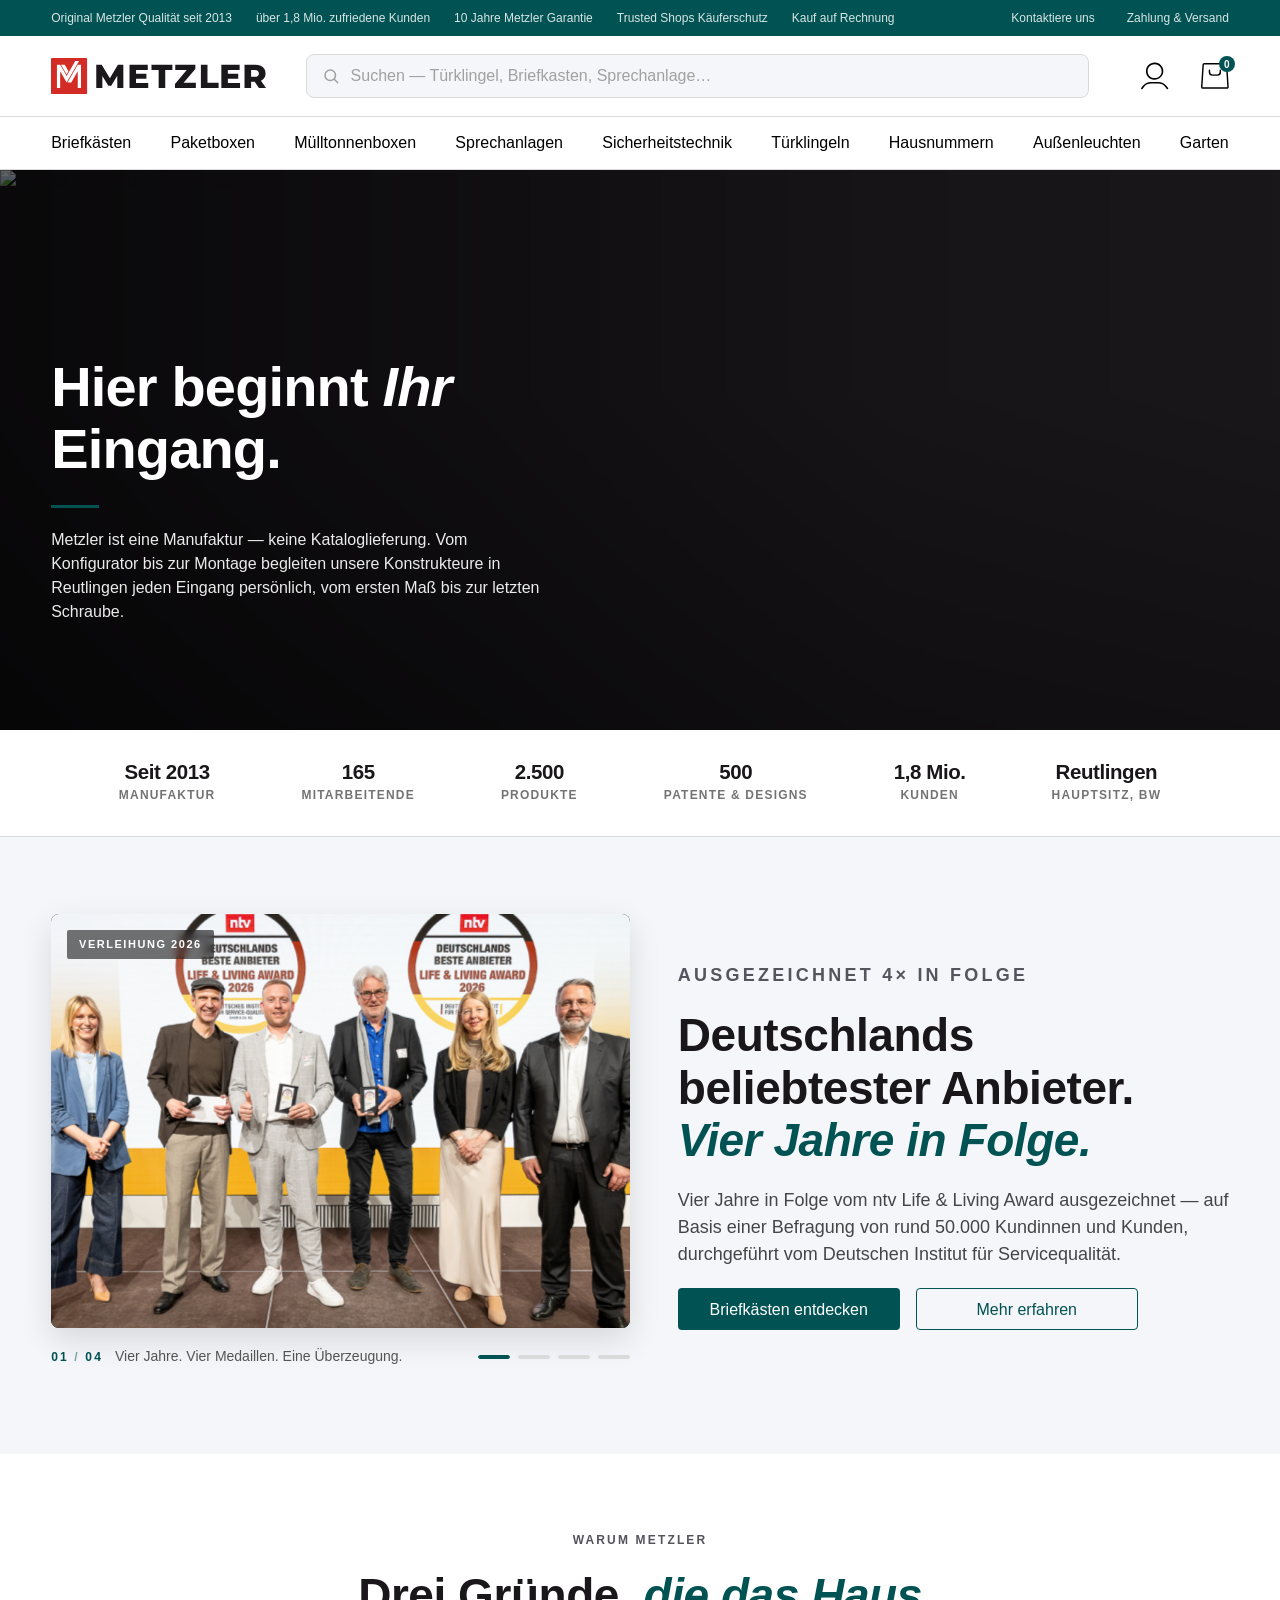
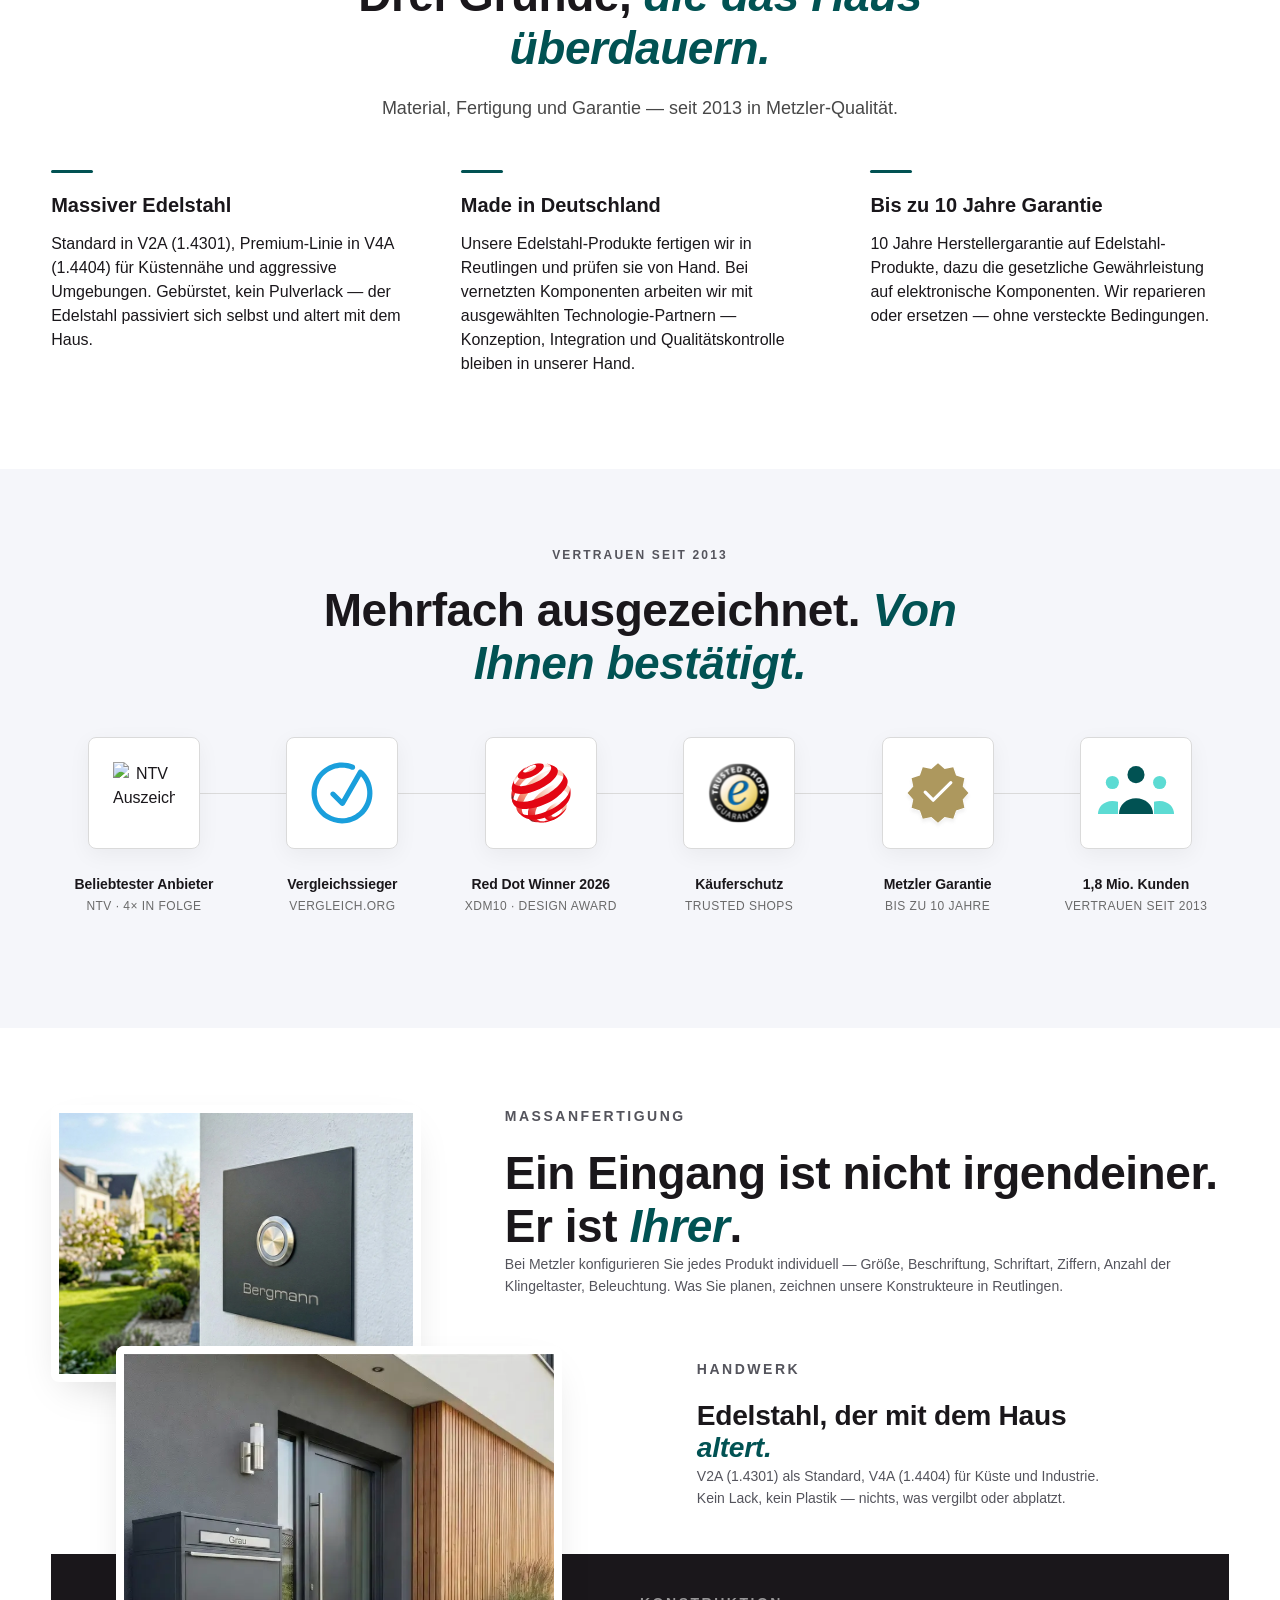
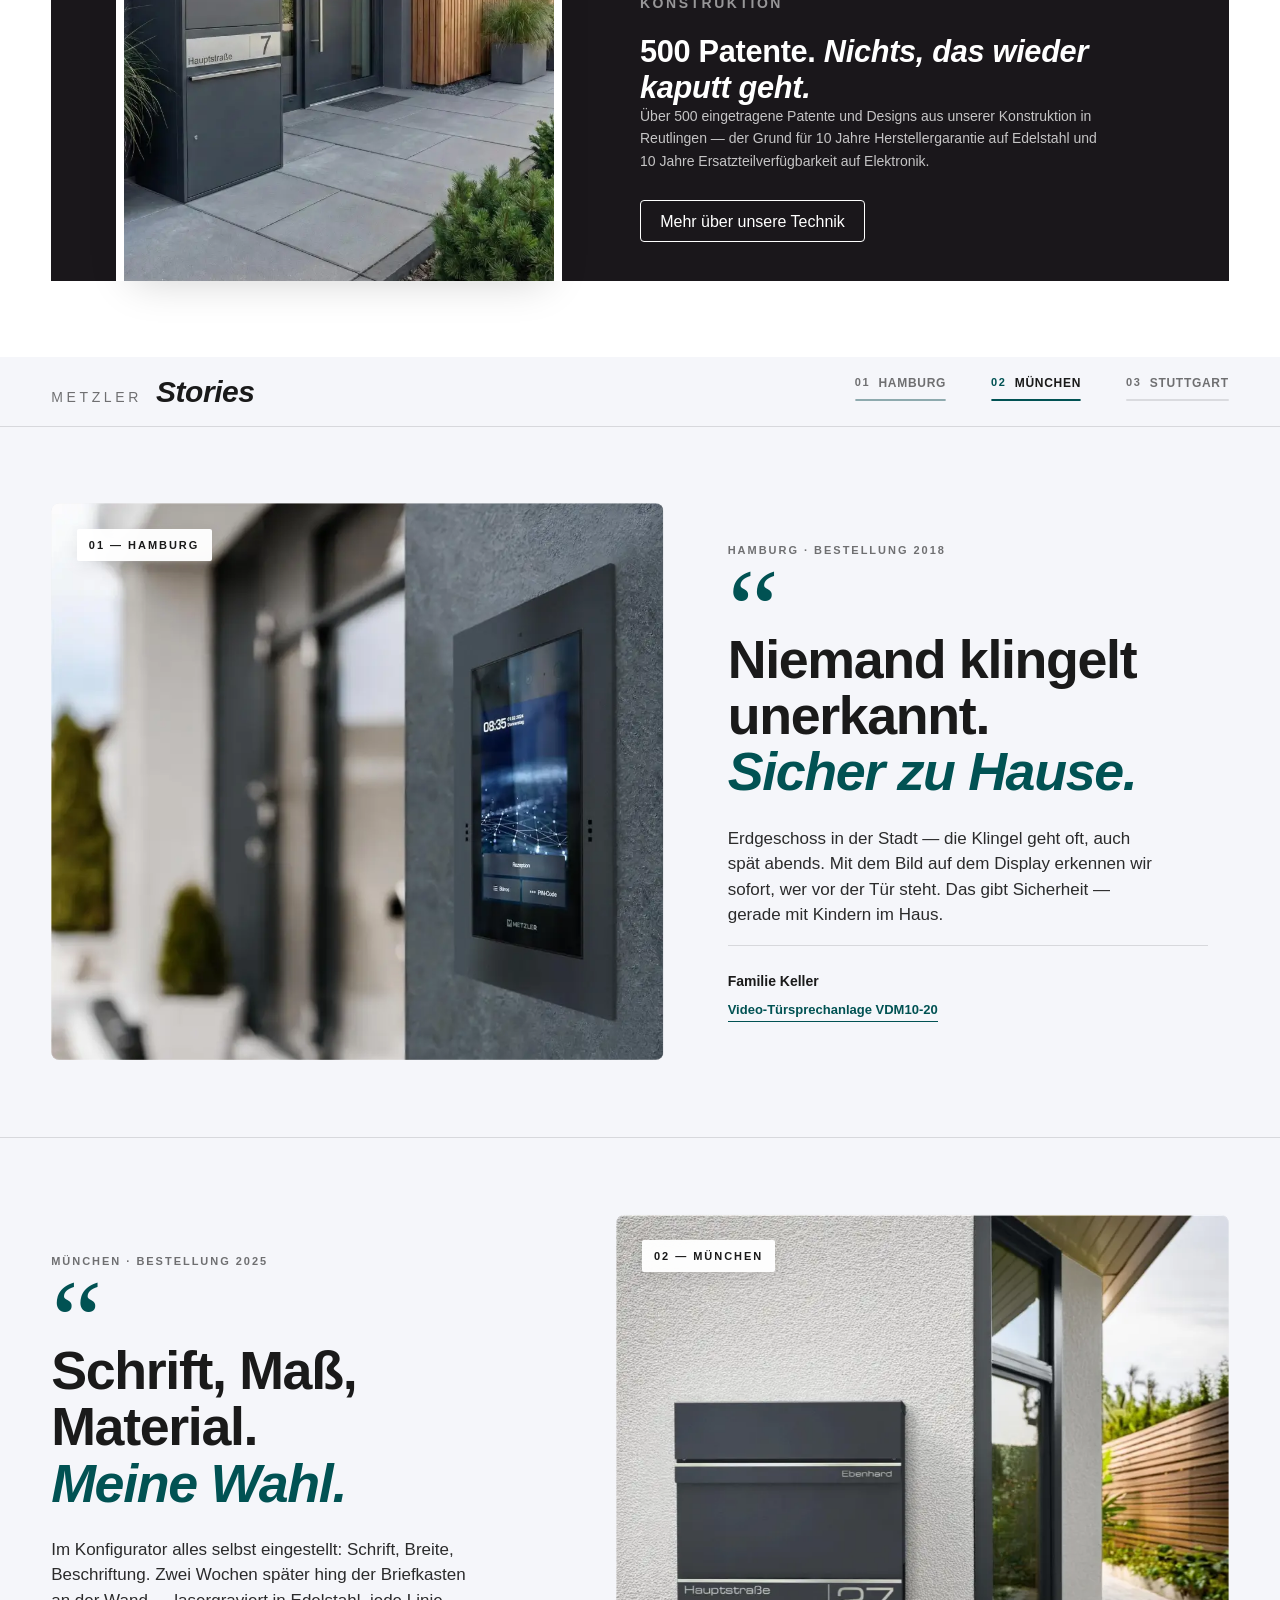
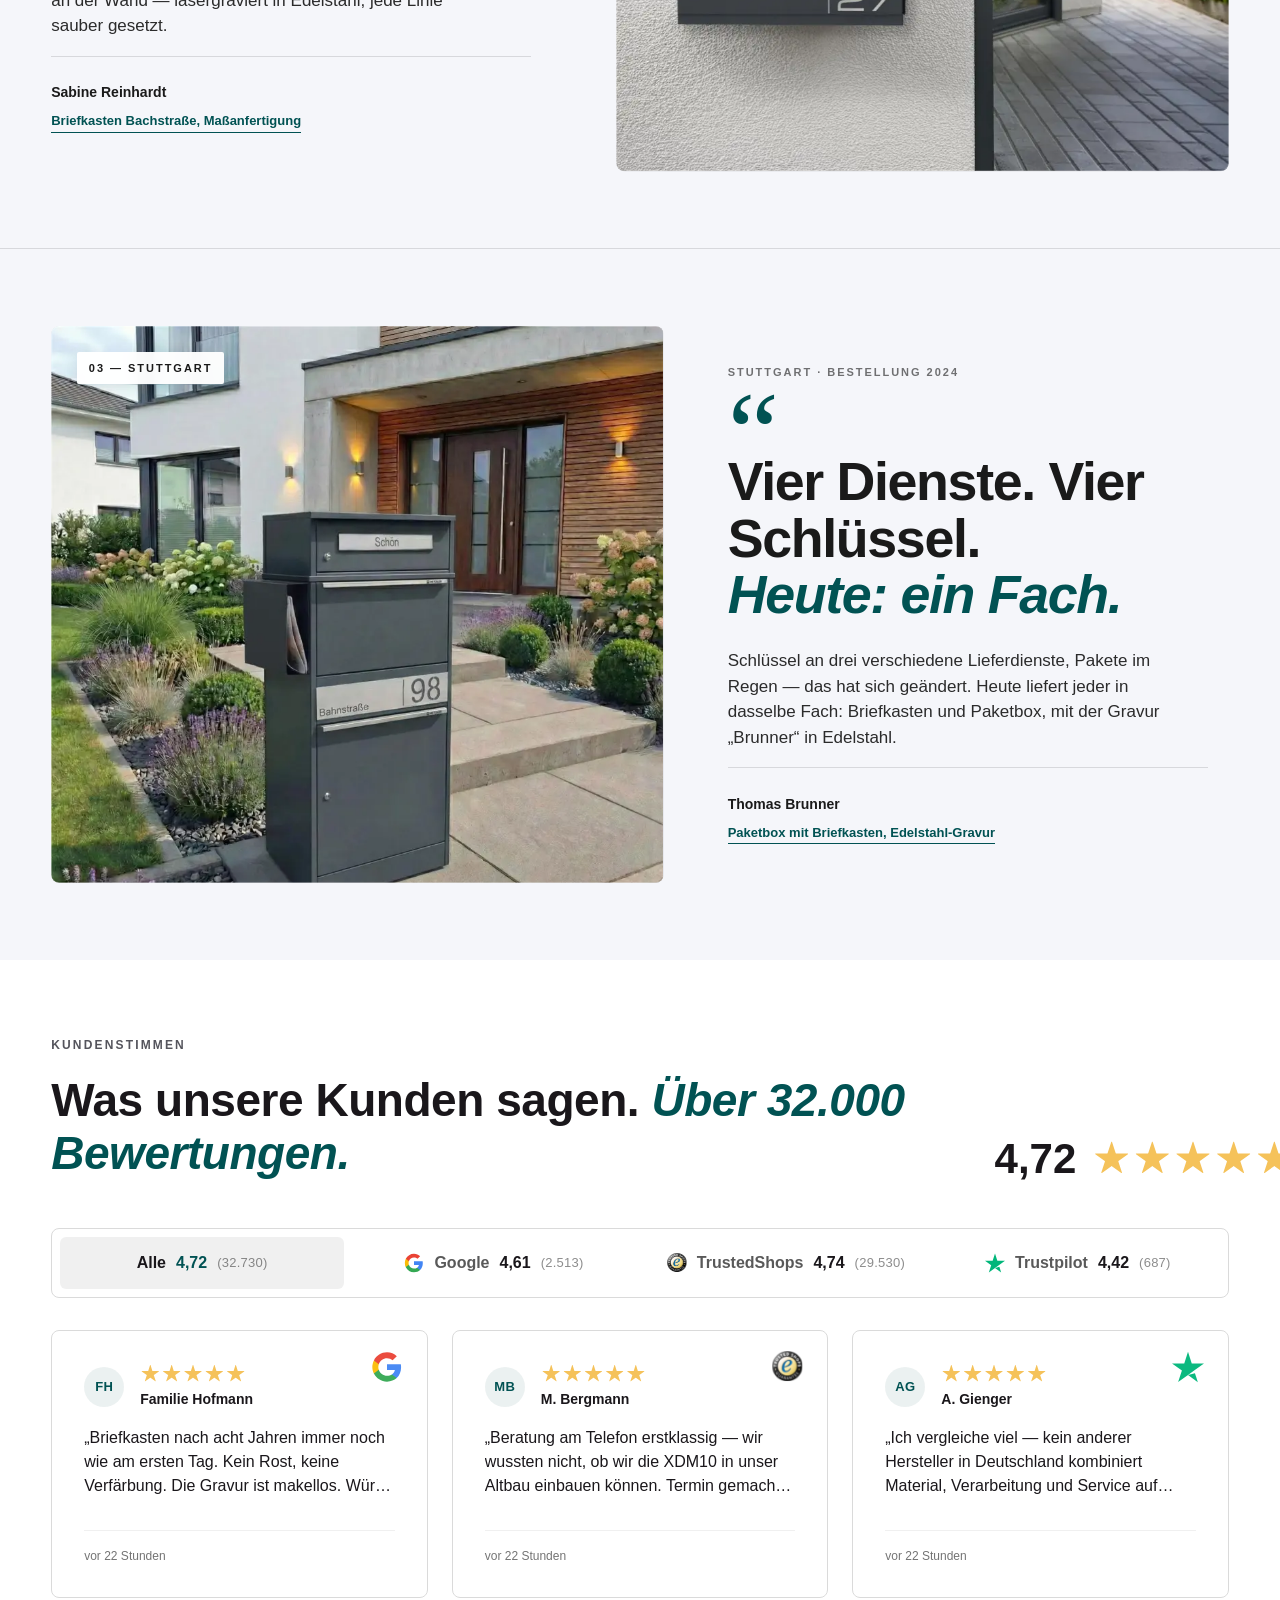
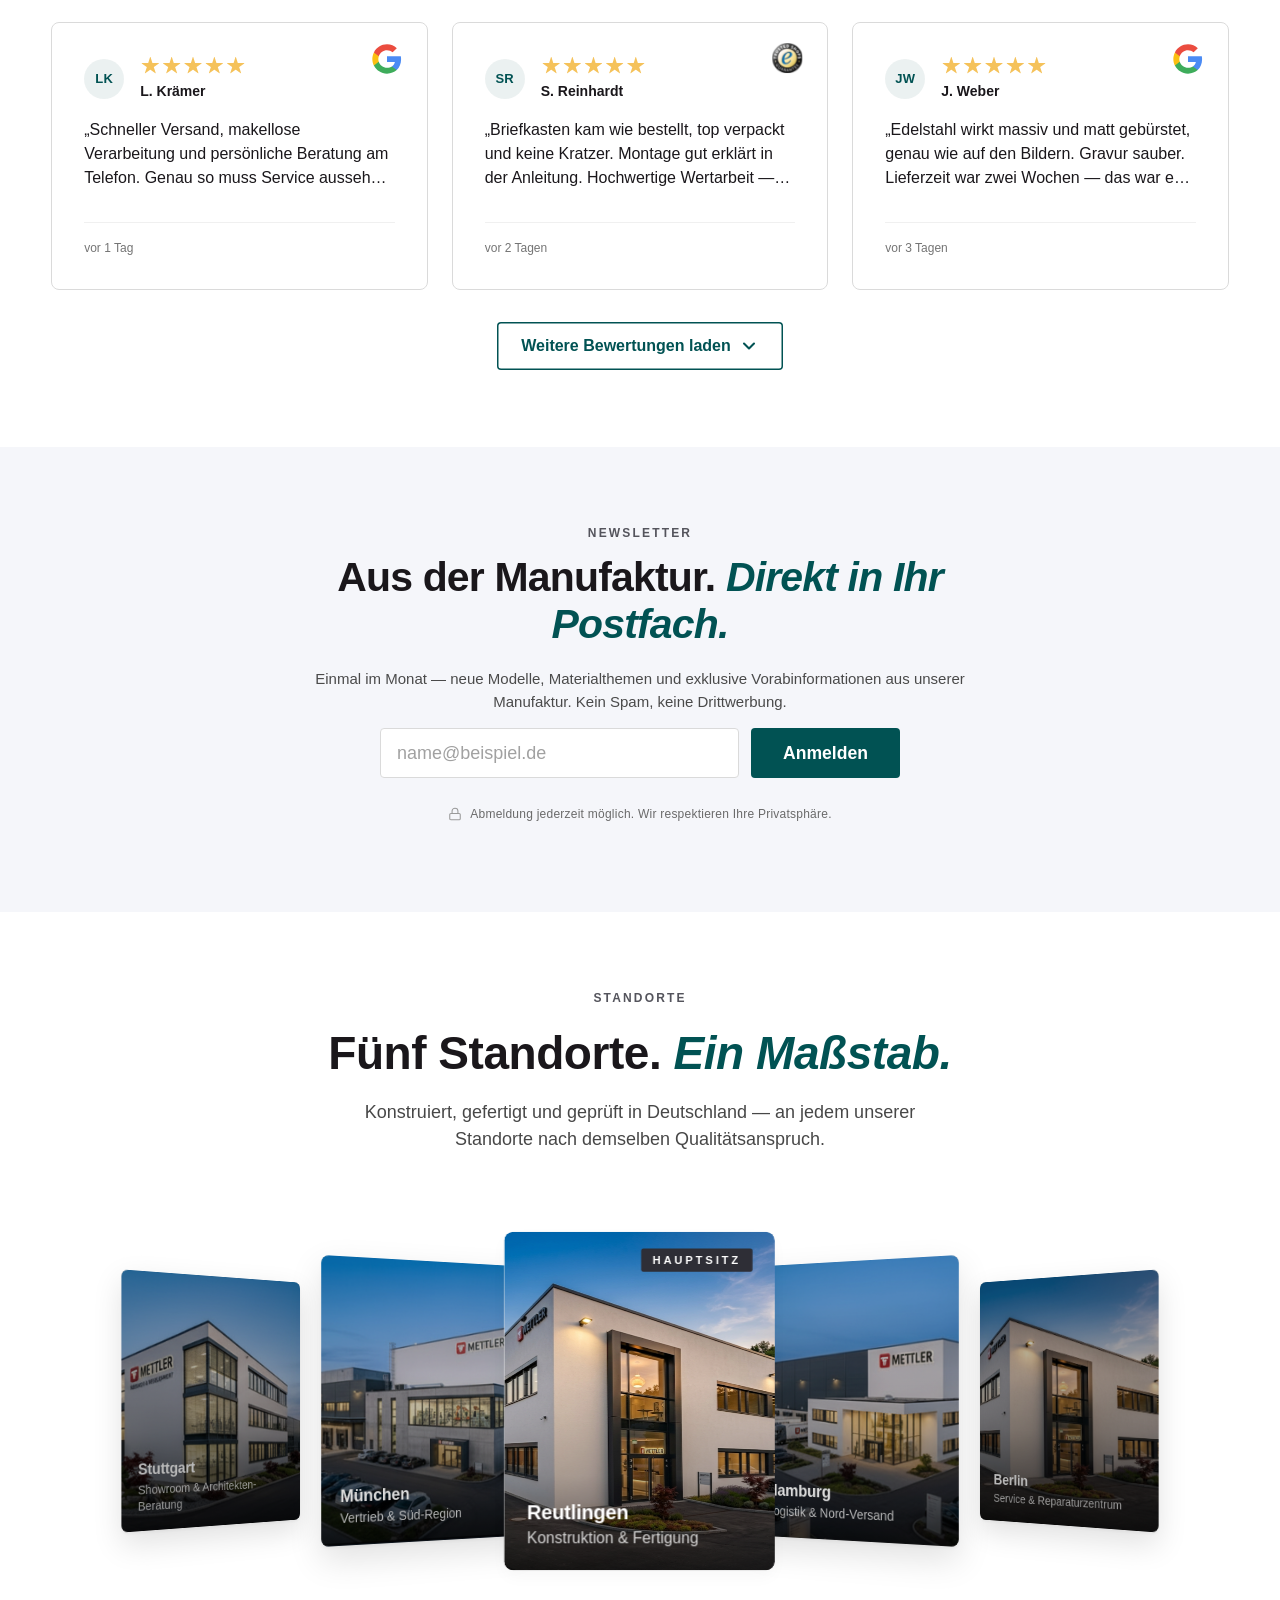
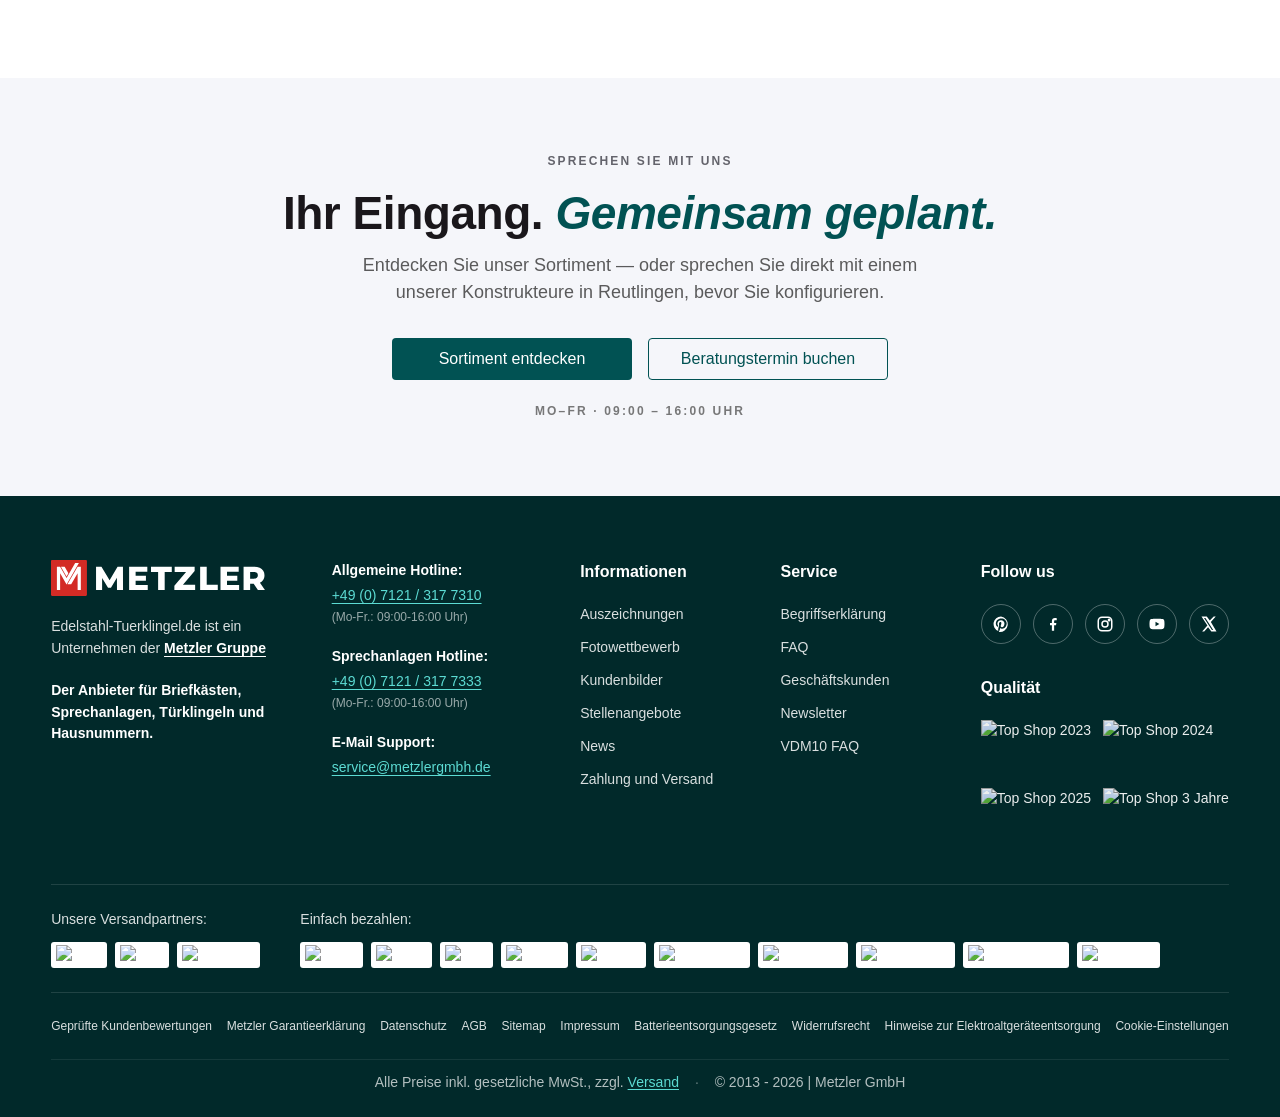
==== index-v2.html @ e7e9d9d6 "fix: 3 audit errors + add v2 banner experiment - Reviews / M. Bergmann grammar: 'in unser Altbau' ->" ====
<!DOCTYPE html>
<html lang="de">
<head>
<meta charset="UTF-8" />
<meta name="viewport" content="width=device-width, initial-scale=1" />
<title>Über uns — Metzler | Edelstahl-Türklingeln, Sprechanlagen & Briefkästen seit 2013</title>
<meta name="description" content="Reutlingen, seit 2013. Türklingeln, Sprechanlagen, Briefkästen und Hausnummern aus rostfreiem Edelstahl — entwickelt, gefertigt und geprüft in Deutschland." />
<link rel="stylesheet" href="styles-v2.css" />
<link rel="stylesheet" href="style.css" />
</head>
<body>

<!-- ===== SVG ICON SPRITE ===== -->
<svg width="0" height="0" style="position:absolute" aria-hidden="true">
  <defs>
    <symbol id="i-search" viewBox="0 0 24 24" fill="none" stroke="currentColor" stroke-width="2" stroke-linecap="round" stroke-linejoin="round">
      <circle cx="11" cy="11" r="7"/><path d="M21 21l-4.3-4.3"/>
    </symbol>
    <symbol id="i-search-m" viewBox="0 0 19 20" fill="currentColor">
      <path d="M16.625 8.86618C16.6247 4.81893 13.2882 1.49999 9.125 1.49999C4.96183 1.49999 1.62525 4.81893 1.625 8.86618C1.625 12.9136 4.96168 16.2333 9.125 16.2333V17.7333L8.66211 17.7216C3.90667 17.4843 0.125 13.6101 0.125 8.86618C0.125251 3.96948 4.15459 0 9.125 0C14.0954 0 18.1248 3.96948 18.125 8.86618C18.125 13.7631 14.0956 17.7333 9.125 17.7333V16.2333C13.2883 16.2333 16.625 12.9136 16.625 8.86618Z"/>
      <path d="M18.659 19.6237C18.3683 19.9188 17.8935 19.9222 17.5984 19.6316L13.4441 15.5398L14.4969 14.4704L18.6511 18.5632C18.9462 18.8539 18.9496 19.3287 18.659 19.6237Z"/>
    </symbol>
    <symbol id="i-menu-m" viewBox="0 0 21 17" fill="currentColor">
      <path d="M0 0.8C0 0.358172 0.358172 0 0.8 0H20.2C20.6418 0 21 0.358172 21 0.8C21 1.24183 20.6418 1.6 20.2 1.6H0.799999C0.358171 1.6 0 1.24183 0 0.8Z"/>
      <path d="M0 8.4C0 7.95817 0.358172 7.6 0.8 7.6H14.2C14.6418 7.6 15 7.95817 15 8.4C15 8.84183 14.6418 9.2 14.2 9.2H0.8C0.358172 9.2 0 8.84183 0 8.4Z"/>
      <path d="M0 16C0 15.5582 0.358172 15.2 0.8 15.2H20.2C20.6418 15.2 21 15.5582 21 16C21 16.4418 20.6418 16.8 20.2 16.8H0.799999C0.358171 16.8 0 16.4418 0 16Z"/>
    </symbol>
    <symbol id="i-user" viewBox="0 0 24 24" fill="none" stroke="currentColor" stroke-width="2" stroke-linecap="round" stroke-linejoin="round">
      <circle cx="12" cy="8" r="4"/><path d="M4 21c0-4.4 3.6-8 8-8s8 3.6 8 8"/>
    </symbol>
    <symbol id="i-heart" viewBox="0 0 24 24" fill="none" stroke="currentColor" stroke-width="2" stroke-linecap="round" stroke-linejoin="round">
      <path d="M20.8 4.6c-1.8-1.7-4.7-1.7-6.5 0L12 6.9 9.7 4.6c-1.8-1.7-4.7-1.7-6.5 0-1.8 1.8-1.8 4.7 0 6.5L12 20l8.8-8.9c1.8-1.8 1.8-4.7 0-6.5z"/>
    </symbol>
    <symbol id="i-cart" viewBox="0 0 24 24" fill="none" stroke="currentColor" stroke-width="2" stroke-linecap="round" stroke-linejoin="round">
      <circle cx="9" cy="20" r="1.5"/><circle cx="18" cy="20" r="1.5"/><path d="M3 4h2l2.6 11.6a2 2 0 002 1.4h7.4a2 2 0 002-1.4L21 7H6"/>
    </symbol>
    <symbol id="i-arrow-right" viewBox="0 0 24 24" fill="none" stroke="currentColor" stroke-width="2" stroke-linecap="round" stroke-linejoin="round">
      <path d="M5 12h14M13 5l7 7-7 7"/>
    </symbol>
    <symbol id="i-chevron-down" viewBox="0 0 24 24" fill="none" stroke="currentColor" stroke-width="2.5" stroke-linecap="round" stroke-linejoin="round">
      <path d="M6 9l6 6 6-6"/>
    </symbol>
    <symbol id="i-instagram" viewBox="0 0 24 24" fill="none" stroke="currentColor" stroke-width="2" stroke-linecap="round" stroke-linejoin="round">
      <rect x="3" y="3" width="18" height="18" rx="5"/><circle cx="12" cy="12" r="4"/><circle cx="17.5" cy="6.5" r="1" fill="currentColor"/>
    </symbol>
    <symbol id="i-facebook" viewBox="0 0 24 24" fill="currentColor">
      <path d="M13.5 21v-7.5h2.5l.5-3h-3V8.5c0-.9.3-1.5 1.5-1.5H17V4.2c-.5-.1-1.5-.2-2.5-.2-2.4 0-4 1.4-4 4v2.5H8v3h2.5V21h3z"/>
    </symbol>
    <symbol id="i-youtube" viewBox="0 0 24 24" fill="currentColor">
      <path d="M21.6 7.2c-.2-.9-.9-1.6-1.8-1.8C18.2 5 12 5 12 5s-6.2 0-7.8.4c-.9.2-1.6.9-1.8 1.8C2 8.8 2 12 2 12s0 3.2.4 4.8c.2.9.9 1.6 1.8 1.8 1.6.4 7.8.4 7.8.4s6.2 0 7.8-.4c.9-.2 1.6-.9 1.8-1.8.4-1.6.4-4.8.4-4.8s0-3.2-.4-4.8zM10 15V9l5.2 3-5.2 3z"/>
    </symbol>
    <symbol id="i-pinterest" viewBox="0 0 24 24" fill="currentColor">
      <path d="M12 2a10 10 0 00-3.6 19.3c-.1-.8-.2-2 0-2.9.2-.8 1.2-5 1.2-5s-.3-.6-.3-1.5c0-1.4.8-2.5 1.9-2.5.9 0 1.3.7 1.3 1.5 0 .9-.6 2.2-.9 3.5-.2 1 .5 1.9 1.6 1.9 1.9 0 3.4-2 3.4-5 0-2.6-1.9-4.4-4.5-4.4-3.1 0-4.9 2.3-4.9 4.7 0 .9.4 1.9.8 2.5.1.1.1.2.1.3l-.3 1.2c-.1.2-.2.3-.4.2-1.4-.7-2.3-2.7-2.3-4.4 0-3.6 2.6-6.9 7.5-6.9 3.9 0 7 2.8 7 6.6 0 3.9-2.5 7.1-5.9 7.1-1.2 0-2.3-.6-2.6-1.3l-.7 2.7c-.3 1-1 2.3-1.4 3.1A10 10 0 1012 2z"/>
    </symbol>
    <symbol id="i-x" viewBox="0 0 24 24" fill="currentColor">
      <path d="M18.244 2H21l-6.54 7.47L22 22h-6.86l-4.39-5.74L5.6 22H2.84l7.01-8.01L2 2h7.04l3.97 5.25L18.244 2zm-2.4 18h1.79L7.24 4H5.34l10.5 16z"/>
    </symbol>
  </defs>
</svg>

<!-- ===== TOPBAR ===== -->
<div class="topbar">
  <div class="container topbar__inner">
    <ul class="topbar__claims">
      <li>Original Metzler Qualität seit 2013</li>
      <li>über 1,8 Mio. zufriedene Kunden</li>
      <li>10 Jahre Metzler Garantie</li>
      <li>Trusted Shops Käuferschutz</li>
      <li>Kauf auf Rechnung</li>
    </ul>
    <div class="topbar__links">
      <a href="#">Kontaktiere uns</a>
      <a href="#">Zahlung &amp; Versand</a>
    </div>
  </div>
</div>

<!-- ===== HEADER ===== -->
<header class="header">
  <div class="container">
    <div class="header__main">
      <div class="header__left-actions">
        <button class="header__burger" id="navBurger" data-nav-toggle aria-label="Menü öffnen" aria-expanded="false" aria-controls="mobileNav">
          <svg><use href="#i-menu-m"/></svg>
        </button>
        <button class="header__search-icon" id="searchIcon" aria-label="Suchen" type="button">
          <svg><use href="#i-search-m"/></svg>
        </button>
      </div>
      <a href="#" class="header__logo" aria-label="Metzler Startseite">
        <img src="Logo/Metzler_Logo-rot-schwarz.svg" alt="Metzler" />
      </a>
      <button class="header__kategorien" type="button" data-nav-toggle aria-controls="mobileNav" aria-expanded="false" aria-label="Kategorien">
        <img class="header__kategorien-icon" src="ICONS/menu.svg" alt="" aria-hidden="true" />
        <span class="header__kategorien-label">Kategorien</span>
      </button>
      <div class="header__search">
        <svg><use href="#i-search"/></svg>
        <input type="search" placeholder="Suchen — Türklingel, Briefkasten, Sprechanlage…" />
      </div>
      <div class="header__icons">
        <a class="icon-btn" href="#" aria-label="Mein Konto"><img src="ICONS/profile.svg" alt="" /></a>
        <a class="icon-btn" href="#" aria-label="Warenkorb"><img src="ICONS/cart.svg" alt="" /><span class="badge">0</span></a>
      </div>
    </div>
  </div>
  <nav class="header__nav" aria-label="Hauptnavigation">
    <div class="container">
      <button class="header__nav-all" type="button" data-nav-toggle aria-controls="mobileNav" aria-expanded="false" aria-label="Alle Kategorien">
        <img class="header__nav-all-icon" src="ICONS/menu.svg" alt="" aria-hidden="true" />
        <span class="header__nav-all-label">Alle</span>
      </button>
      <ul>
        <li><a href="#">Briefkästen</a></li>
        <li><a href="#">Paketboxen</a></li>
        <li><a href="#">Mülltonnenboxen</a></li>
        <li><a href="#">Sprechanlagen</a></li>
        <li><a href="#">Sicherheitstechnik</a></li>
        <li><a href="#">Türklingeln</a></li>
        <li><a href="#">Hausnummern</a></li>
        <li><a href="#">Außenleuchten</a></li>
        <li><a href="#">Garten</a></li>
      </ul>
    </div>
  </nav>
</header>

<!-- ===== MOBILE SLIDE-IN NAV ===== -->
<div class="mobile-nav" id="mobileNav" aria-hidden="true">
  <div class="mobile-nav__backdrop" data-close></div>
  <aside class="mobile-nav__panel" role="dialog" aria-label="Mobile Navigation">
    <div class="mobile-nav__head">
      <img src="Logo/Metzler_Logo-rot-schwarz.svg" alt="Metzler" />
      <button class="mobile-nav__close" data-close aria-label="Menü schließen">×</button>
    </div>
    <nav>
      <ul>
        <li><a href="#">Briefkästen</a></li>
        <li><a href="#">Paketboxen</a></li>
        <li><a href="#">Mülltonnenboxen</a></li>
        <li><a href="#">Sprechanlagen</a></li>
        <li><a href="#">Sicherheitstechnik</a></li>
        <li><a href="#">Türklingeln</a></li>
        <li><a href="#">Hausnummern</a></li>
        <li><a href="#">Außenleuchten</a></li>
        <li><a href="#">Garten</a></li>
      </ul>
    </nav>
  </aside>
</div>

<!-- ===== STICKY MOBILE ACTION BAR ===== -->
<div class="mobile-bar" aria-label="Schnellzugriff">
  <a href="#search" class="mobile-bar__action" aria-label="Suchen">
    <svg><use href="#i-search"/></svg>
    <span>Suchen</span>
  </a>
  <a href="tel:+4971213177310" class="mobile-bar__action mobile-bar__action--accent" aria-label="Hotline anrufen">
    <svg viewBox="0 0 24 24" fill="none" stroke="currentColor" stroke-width="2" stroke-linecap="round" stroke-linejoin="round"><path d="M22 16.92v3a2 2 0 01-2.18 2 19.79 19.79 0 01-8.63-3.07 19.5 19.5 0 01-6-6 19.79 19.79 0 01-3.07-8.67A2 2 0 014.11 2h3a2 2 0 012 1.72c.13.96.37 1.9.72 2.81a2 2 0 01-.45 2.11L8.09 9.91a16 16 0 006 6l1.27-1.27a2 2 0 012.11-.45c.91.35 1.85.59 2.81.72A2 2 0 0122 16.92z"/></svg>
    <span>Beratung</span>
  </a>
  <a href="#cart" class="mobile-bar__action" aria-label="Warenkorb">
    <img src="ICONS/cart.svg" alt="" />
    <span>Warenkorb</span>
  </a>
</div>

<!-- ===== ABOUT PAGE MAIN ===== -->
<main class="about">

  <!-- SECTION 1 - HERO V2 (full-bleed image with overlay copy — Clearcover-style banner) -->
  <section class="about-hero-v2" aria-label="Metzler — der Ausstatter für den modernen Eingang">
    <img class="about-hero-v2__photo" src="Banner/image%2013.png" alt="Metzler Hauptsitz in Reutlingen" />
    <div class="about-hero-v2__scrim" aria-hidden="true"></div>
    <div class="container about-hero-v2__copy">
      <h1 class="about-hero-v2__title">Hier beginnt <i>Ihr</i> Eingang.</h1>
      <span class="about-hero-v2__rule" aria-hidden="true"></span>
      <p class="about-hero-v2__sub">Metzler ist eine Manufaktur — keine Kataloglieferung. Vom Konfigurator bis zur Montage begleiten unsere Konstrukteure in Reutlingen jeden Eingang persönlich, vom ersten Maß bis zur letzten Schraube.</p>
    </div>
  </section>

  <!-- TRUST STRIP BELOW HERO -->
  <div class="about-truststrip">
    <div class="container about-truststrip__inner">
      <div class="about-truststrip__stat"><b>Seit&nbsp;2013</b><span>Manufaktur</span></div>
      <div class="about-truststrip__stat"><b>165</b><span>Mitarbeitende</span></div>
      <div class="about-truststrip__stat"><b>2.500</b><span>Produkte</span></div>
      <div class="about-truststrip__stat"><b>500</b><span>Patente &amp; Designs</span></div>
      <div class="about-truststrip__stat"><b>1,8&nbsp;Mio.</b><span>Kunden</span></div>
      <div class="about-truststrip__stat"><b>Reutlingen</b><span>Hauptsitz, BW</span></div>
    </div>
  </div>

  <!-- SECTION 2 - WIE WIR ARBEITEN -->
  <section class="about-story section">
    <div class="container about-story__grid">
      <div class="about-story__media ntv-carousel" data-ntv-carousel>
        <div class="ntv-carousel__stage" aria-live="polite">
          <span class="ntv-event-label">Verleihung&nbsp;2026</span>
          <figure class="ntv-slide is-active" data-slide="0">
            <img src="Carousel%20Images/NTV%20V2/Photo.png" alt="Das Metzler-Team auf der Bühne mit allen Auszeichnungen" />
          </figure>
          <figure class="ntv-slide" data-slide="1">
            <img src="Carousel%20Images/NTV%20V2/Photo2.png" alt="Metzler-Vertreter mit der Auszeichnung im Interview" />
          </figure>
          <figure class="ntv-slide" data-slide="2">
            <img src="Carousel%20Images/NTV%20V2/Photo4.png" alt="Das Metzler-Team feiert nach der Verleihung" />
          </figure>
          <figure class="ntv-slide" data-slide="3">
            <img src="Carousel%20Images/NTV%20V2/Photo3.png" alt="Verkündung des ntv Life &amp; Living Award 2026 auf der Bühne" />
          </figure>
        </div>

        <div class="ntv-carousel__meta">
          <p class="about-caption">
            <span class="ntv-counter"><span data-current>01</span><span class="ntv-counter__sep"> / </span>04</span>
            <span class="ntv-caption-text" data-caption>Vier Jahre. Vier Medaillen. Eine Überzeugung.</span>
          </p>
          <div class="ntv-carousel__dots" role="tablist" aria-label="Carousel-Steuerung">
            <button class="ntv-dot is-active" type="button" data-go="0" aria-label="Slide 1: Auf der Bühne" aria-selected="true"></button>
            <button class="ntv-dot" type="button" data-go="1" aria-label="Slide 2: Auszeichnung im Interview"></button>
            <button class="ntv-dot" type="button" data-go="2" aria-label="Slide 3: Team-Moment"></button>
            <button class="ntv-dot" type="button" data-go="3" aria-label="Slide 4: Verkündung"></button>
          </div>
        </div>
      </div>
      <div class="about-story__copy">
        <p class="eyebrow">AUSGEZEICHNET 4× IN FOLGE</p>
        <h2 class="section-title">Deutschlands beliebtester Anbieter. <i>Vier Jahre in Folge.</i></h2>
        <p class="section-sub">Vier Jahre in Folge vom ntv Life &amp; Living Award ausgezeichnet — auf Basis einer Befragung von rund 50.000 Kundinnen und Kunden, durchgeführt vom Deutschen Institut für Servicequalität.</p>
        <div class="about-story__ctas">
          <a href="#" class="btn btn-primary">Briefkästen entdecken</a>
          <a href="#" class="btn btn-secondary">Mehr erfahren</a>
        </div>
      </div>
    </div>
  </section>

  <!-- SECTION 3 - DREI GRÜNDE -->
  <section class="about-pillars section">
    <div class="container">
      <header class="about-section-header">
        <p class="eyebrow">Warum Metzler</p>
        <h2 class="section-title">Drei Gründe, <i>die das Haus überdauern.</i></h2>
        <p class="section-sub">Material, Fertigung und Garantie — seit 2013 in Metzler-Qualität.</p>
      </header>
      <div class="about-pillars__grid">
        <article>
          <h3>Massiver Edelstahl</h3>
          <p>Standard in V2A (1.4301), Premium-Linie in V4A (1.4404) für Küstennähe und aggressive Umgebungen. Gebürstet, kein Pulverlack — der Edelstahl passiviert sich selbst und altert mit dem Haus.</p>
        </article>
        <article>
          <h3>Made in Deutschland</h3>
          <p>Unsere Edelstahl-Produkte fertigen wir in Reutlingen und prüfen sie von Hand. Bei vernetzten Komponenten arbeiten wir mit ausgewählten Technologie-Partnern — Konzeption, Integration und Qualitätskontrolle bleiben in unserer Hand.</p>
        </article>
        <article>
          <h3>Bis zu 10 Jahre Garantie</h3>
          <p>10 Jahre Herstellergarantie auf Edelstahl-Produkte, dazu die gesetzliche Gewährleistung auf elektronische Komponenten. Wir reparieren oder ersetzen — ohne versteckte Bedingungen.</p>
        </article>
      </div>
    </div>
  </section>


  <!-- SECTION TRUST BAR — progressive-disclosure timeline of awards & proof -->
  <section class="trustbar section" aria-label="Auszeichnungen und Vertrauen">
    <div class="container">
      <header class="trustbar__head">
        <p class="eyebrow">Vertrauen seit 2013</p>
        <h2 class="section-title">Mehrfach ausgezeichnet. <i>Von Ihnen bestätigt.</i></h2>
      </header>

      <ul class="trustbar__rail" role="list">

        <li class="trustbar__item" tabindex="0">
          <div class="trustbar__icon">
            <div class="trustbar__face trustbar__face--front">
              <img src="Trust%20badges/NTV.svg" alt="NTV Auszeichnung" />
            </div>
            <div class="trustbar__face trustbar__face--back">
              <strong>DISQ-Studie</strong>
              <span>50.000 Stimmen</span>
            </div>
          </div>
          <span class="trustbar__node" aria-hidden="true"></span>
          <h3 class="trustbar__title">Beliebtester Anbieter</h3>
          <p class="trustbar__sub">NTV · 4× in Folge</p>
        </li>

        <li class="trustbar__item" tabindex="0">
          <div class="trustbar__icon">
            <div class="trustbar__face trustbar__face--front">
              <img src="Trust%20badges/Vergleich3.svg" alt="Vergleich.org Vergleichssieger" />
            </div>
            <div class="trustbar__face trustbar__face--back">
              <strong>Note 1,3</strong>
              <span>Top-Bewertung 2024</span>
            </div>
          </div>
          <span class="trustbar__node" aria-hidden="true"></span>
          <h3 class="trustbar__title">Vergleichssieger</h3>
          <p class="trustbar__sub">Vergleich.org</p>
        </li>

        <li class="trustbar__item" tabindex="0">
          <div class="trustbar__icon">
            <div class="trustbar__face trustbar__face--front">
              <img src="Trust%20badges/Reddot2.svg" alt="Red Dot Winner 2026" />
            </div>
            <div class="trustbar__face trustbar__face--back">
              <strong>Internationale Jury</strong>
              <span>Kategorie Product Design</span>
            </div>
          </div>
          <span class="trustbar__node" aria-hidden="true"></span>
          <h3 class="trustbar__title">Red Dot Winner 2026</h3>
          <p class="trustbar__sub">XDM10 · Design Award</p>
        </li>

        <li class="trustbar__item" tabindex="0">
          <div class="trustbar__icon">
            <div class="trustbar__face trustbar__face--front">
              <img src="Trust%20badges/Trustedshop%202.svg" alt="Trusted Shops Käuferschutz" />
            </div>
            <div class="trustbar__face trustbar__face--back">
              <strong>★ 4,72 / 5</strong>
              <span>29.530 Bewertungen</span>
            </div>
          </div>
          <span class="trustbar__node" aria-hidden="true"></span>
          <h3 class="trustbar__title">Käuferschutz</h3>
          <p class="trustbar__sub">Trusted Shops</p>
        </li>

        <li class="trustbar__item" tabindex="0">
          <div class="trustbar__icon">
            <div class="trustbar__face trustbar__face--front">
              <img src="Trust%20badges/Garantie2.svg" alt="Metzler Garantie" />
            </div>
            <div class="trustbar__face trustbar__face--back">
              <strong>Material &amp; Funktion</strong>
              <span>Reparatur statt Ersatz</span>
            </div>
          </div>
          <span class="trustbar__node" aria-hidden="true"></span>
          <h3 class="trustbar__title">Metzler Garantie</h3>
          <p class="trustbar__sub">Bis zu 10 Jahre</p>
        </li>

        <li class="trustbar__item" tabindex="0">
          <div class="trustbar__icon">
            <div class="trustbar__face trustbar__face--front">
              <img src="Trust%20badges/customers.svg" alt="1,8 Mio. Kunden" />
            </div>
            <div class="trustbar__face trustbar__face--back">
              <strong>Privat &amp; Gewerbe</strong>
              <span>DE · AT · CH · NL</span>
            </div>
          </div>
          <span class="trustbar__node" aria-hidden="true"></span>
          <h3 class="trustbar__title">1,8&nbsp;Mio. Kunden</h3>
          <p class="trustbar__sub">vertrauen seit 2013</p>
        </li>

      </ul>
    </div>
  </section>

  <!-- SECTIONS 5 + 6 — EDITORIAL ASYMMETRIC LAYOUT
       Left: 2 overlapping images. Right: 2 stacked text tiers, the bottom one a dark block. -->
  <section class="about-editorial section">
    <div class="container about-editorial__layout">

      <!-- Top-left small detail image -->
      <div class="about-editorial__visuals" aria-hidden="false">
        <figure class="about-editorial__img about-editorial__img--top">
          <img src="images/T%C3%BCrklingel.jpg" alt="Edelstahl-Türklingel, gefertigt in Reutlingen" />
        </figure>
      </div>

      <!-- Center large image — spans visuals + dark block rows, anchored to bottom -->
      <figure class="about-editorial__img about-editorial__img--center">
        <img src="images/metzler-paketbox-xl-mit-briefkasten-paketkasten-rostfrei-personalisiert-mit-gravur-bispo-max-2~6.webp" alt="Metzler Paketbox XL mit personalisierter Gravur" />
      </figure>

      <!-- Right column: stacked text tiers (top + middle) -->
      <div class="about-editorial__top-stack">
        <div class="about-editorial__tier about-editorial__tier--top">
          <p class="eyebrow">MASSANFERTIGUNG</p>
          <h2 class="section-title">Ein Eingang ist nicht irgendeiner. Er ist <i>Ihrer</i>.</h2>
          <p>Bei Metzler konfigurieren Sie jedes Produkt individuell — Größe, Beschriftung, Schriftart, Ziffern, Anzahl der Klingeltaster, Beleuchtung. Was Sie planen, zeichnen unsere Konstrukteure in Reutlingen.</p>
        </div>

        <div class="about-editorial__tier about-editorial__tier--middle">
          <p class="eyebrow">HANDWERK</p>
          <h2 class="section-title">Edelstahl, der mit dem Haus <i>altert.</i></h2>
          <p>V2A&nbsp;(1.4301) als Standard, V4A&nbsp;(1.4404) für Küste und Industrie. Kein Lack, kein Plastik — nichts, was vergilbt oder abplatzt.</p>
        </div>
      </div>

      <!-- Bottom dark tier — spans both columns, anchors the composition -->
      <div class="about-editorial__tier about-editorial__tier--bottom">
        <p class="eyebrow">KONSTRUKTION</p>
        <h2 class="section-title">500 Patente. <i>Nichts, das wieder kaputt geht.</i></h2>
        <p>Über 500 eingetragene Patente und Designs aus unserer Konstruktion in Reutlingen — der Grund für 10&nbsp;Jahre Herstellergarantie auf Edelstahl und 10&nbsp;Jahre Ersatzteilverfügbarkeit auf Elektronik.</p>
        <a href="#" class="btn btn-secondary-light">Mehr über unsere Technik</a>
      </div>

    </div>
  </section>

  <!-- SECTION 9 - METZLER STORIES (anchored chapters with image parallax) -->
  <section class="msty" aria-label="Metzler Stories">

    <!-- Sentinel — used to detect when the section enters/leaves the viewport -->
    <div class="msty__sentinel" aria-hidden="true"></div>

    <!-- Sticky chrome — editorial chapter index -->
    <header class="msty__chrome">
      <div class="container msty__chrome-inner">

        <!-- Brand mark — left -->
        <div class="msty__brand">
          <span class="msty__brand-eyebrow">Metzler</span>
          <span class="msty__brand-title">Stories</span>
        </div>

        <!-- Chapter tabs — right -->
        <nav class="msty__tabs" aria-label="Geschichten">
          <a class="msty__tab is-active" href="#" data-tab="0">
            <span class="msty__tab-num">01</span>
            <span class="msty__tab-name">Hamburg</span>
            <span class="msty__tab-track" aria-hidden="true"><span class="msty__tab-fill"></span></span>
          </a>
          <a class="msty__tab" href="#" data-tab="1">
            <span class="msty__tab-num">02</span>
            <span class="msty__tab-name">München</span>
            <span class="msty__tab-track" aria-hidden="true"><span class="msty__tab-fill"></span></span>
          </a>
          <a class="msty__tab" href="#" data-tab="2">
            <span class="msty__tab-num">03</span>
            <span class="msty__tab-name">Stuttgart</span>
            <span class="msty__tab-track" aria-hidden="true"><span class="msty__tab-fill"></span></span>
          </a>
        </nav>

      </div>
    </header>

    <!-- Chapter 1 — Hamburg -->
    <article class="msty__chapter" data-chapter="0">
      <div class="msty__chapter-inner container">
        <div class="msty__media">
          <div class="msty__media-frame">
            <img src="images/metzler-tuersprechanlage-mit-kamera-gesichtserkennung-touch-display-live-hd-video-ein-und-mehrfamilien-sdm10x~7.webp" alt="Metzler SDM10X Türsprechanlage mit Kamera, Gesichtserkennung und Touch-Display, Familie Keller, Hamburg" />
          </div>
          <span class="msty__media-tag">01 — Hamburg</span>
        </div>
        <div class="msty__copy">
          <p class="msty__location-line">Hamburg · Bestellung 2018</p>
          <span class="msty__quote-mark" aria-hidden="true">&ldquo;</span>
          <h3 class="msty__headline" data-split>
            <span>Niemand klingelt unerkannt.</span>
            <span class="msty__accent">Sicher zu Hause.</span>
          </h3>
          <p class="msty__body">Erdgeschoss in der Stadt — die Klingel geht oft, auch spät abends. Mit dem Bild auf dem Display erkennen wir sofort, wer vor der Tür steht. Das gibt Sicherheit — gerade mit Kindern im Haus.</p>
          <footer class="msty__attribution">
            <span class="msty__attr-name">Familie Keller</span>
            <a class="msty__product" href="#">Video-Türsprechanlage VDM10-20</a>
          </footer>
        </div>
      </div>
    </article>

    <!-- Chapter 2 — München (flipped layout) -->
    <article class="msty__chapter msty__chapter--flip" data-chapter="1">
      <div class="msty__chapter-inner container">
        <div class="msty__media">
          <div class="msty__media-frame">
            <img src="images/metzler-briefkasten-mit-lasergravur-hermann~10.webp" alt="Metzler Briefkasten mit Lasergravur, Sabine Reinhardt, München" />
          </div>
          <span class="msty__media-tag">02 — München</span>
        </div>
        <div class="msty__copy">
          <p class="msty__location-line">München · Bestellung 2025</p>
          <span class="msty__quote-mark" aria-hidden="true">&ldquo;</span>
          <h3 class="msty__headline" data-split>
            <span>Schrift, Maß, Material.</span>
            <span class="msty__accent">Meine Wahl.</span>
          </h3>
          <p class="msty__body">Im Konfigurator alles selbst eingestellt: Schrift, Breite, Beschriftung. Zwei Wochen später hing der Briefkasten an der Wand — lasergraviert in Edelstahl, jede Linie sauber gesetzt.</p>
          <footer class="msty__attribution">
            <span class="msty__attr-name">Sabine Reinhardt</span>
            <a class="msty__product" href="#">Briefkasten Bachstraße, Maßanfertigung</a>
          </footer>
        </div>
      </div>
    </article>

    <!-- Chapter 3 — Stuttgart -->
    <article class="msty__chapter" data-chapter="2">
      <div class="msty__chapter-inner container">
        <div class="msty__media">
          <div class="msty__media-frame">
            <img src="images/metzler-paketbox-mit-briefkasten-personalisiert-mit-gravur-edelstahl-namensschild-mit-briefeinwurf-bispo-2~30.webp" alt="Paketbox mit Briefkasten und Edelstahl-Gravur, Familie Brunner, Stuttgart" />
          </div>
          <span class="msty__media-tag">03 — Stuttgart</span>
        </div>
        <div class="msty__copy">
          <p class="msty__location-line">Stuttgart · Bestellung 2024</p>
          <span class="msty__quote-mark" aria-hidden="true">&ldquo;</span>
          <h3 class="msty__headline" data-split>
            <span>Vier Dienste. Vier Schlüssel.</span>
            <span class="msty__accent">Heute: ein Fach.</span>
          </h3>
          <p class="msty__body">Schlüssel an drei verschiedene Lieferdienste, Pakete im Regen — das hat sich geändert. Heute liefert jeder in dasselbe Fach: Briefkasten und Paketbox, mit der Gravur „Brunner“ in Edelstahl.</p>
          <footer class="msty__attribution">
            <span class="msty__attr-name">Thomas Brunner</span>
            <a class="msty__product" href="#">Paketbox mit Briefkasten, Edelstahl-Gravur</a>
          </footer>
        </div>
      </div>
    </article>

  </section>

  <!-- SECTION 10 - REVIEWS (exact homepage component) -->
  <section class="reviews section" aria-label="Kundenstimmen">
    <div class="container">
      <div class="reviews__head">
        <div class="reviews__head-text">
          <p class="eyebrow">Kundenstimmen</p>
          <h2 class="section-title">Was unsere Kunden sagen. <i>Über 32.000 Bewertungen.</i></h2>
        </div>
        <div class="reviews__rating">
          <div class="reviews__rating-num">4,72</div>
          <img class="reviews__rating-stars" src="ICONS/StarRating.svg" alt="4,72 von 5 Sternen" />
        </div>
      </div>
      <div class="reviews__tabs" role="tablist" aria-label="Bewertungen filtern">
        <button class="reviews__tab is-active" type="button" role="tab" aria-selected="true">Alle <span class="reviews__tab-score">4,72</span> <span class="reviews__tab-count">(32.730)</span></button>
        <button class="reviews__tab" type="button" role="tab" aria-selected="false"><img class="reviews__tab-logo" src="Reviews/Google.svg" alt="" />Google <span class="reviews__tab-score">4,61</span> <span class="reviews__tab-count">(2.513)</span></button>
        <button class="reviews__tab" type="button" role="tab" aria-selected="false"><img class="reviews__tab-logo" src="Reviews/TrustedShop.svg" alt="" />TrustedShops <span class="reviews__tab-score">4,74</span> <span class="reviews__tab-count">(29.530)</span></button>
        <button class="reviews__tab" type="button" role="tab" aria-selected="false"><img class="reviews__tab-logo" src="Reviews/Trust%20Pilot.svg" alt="" />Trustpilot <span class="reviews__tab-score">4,42</span> <span class="reviews__tab-count">(687)</span></button>
      </div>
      <div class="reviews__grid">
        <article class="review">
          <img class="review__platform" src="Reviews/Google.svg" alt="Google" title="Bewertung von Google" />
          <div class="review__head">
            <span class="review__avatar">FH</span>
            <div class="review__info">
              <img class="review__stars" src="ICONS/StarRating.svg" alt="5 von 5 Sternen" />
              <span class="review__name">Familie Hofmann</span>
            </div>
          </div>
          <p class="review__quote">„Briefkasten nach acht Jahren immer noch wie am ersten Tag. Kein Rost, keine Verfärbung. Die Gravur ist makellos. Würde sofort wieder bei Metzler bestellen."</p>
          <div class="review__city">vor 22 Stunden</div>
        </article>
        <article class="review">
          <img class="review__platform" src="Reviews/TrustedShop.svg" alt="Trusted Shops" title="Bewertung von Trusted Shops" />
          <div class="review__head">
            <span class="review__avatar">MB</span>
            <div class="review__info">
              <img class="review__stars" src="ICONS/StarRating.svg" alt="5 von 5 Sternen" />
              <span class="review__name">M. Bergmann</span>
            </div>
          </div>
          <p class="review__quote">„Beratung am Telefon erstklassig — wir wussten nicht, ob wir die XDM10 in unser Altbau einbauen können. Termin gemacht, Frage geklärt, eine Woche später montiert. Top."</p>
          <div class="review__city">vor 22 Stunden</div>
        </article>
        <article class="review">
          <img class="review__platform" src="Reviews/Trust%20Pilot.svg" alt="Trustpilot" title="Bewertung von Trustpilot" />
          <div class="review__head">
            <span class="review__avatar">AG</span>
            <div class="review__info">
              <img class="review__stars" src="ICONS/StarRating.svg" alt="5 von 5 Sternen" />
              <span class="review__name">A. Gienger</span>
            </div>
          </div>
          <p class="review__quote">„Ich vergleiche viel — kein anderer Hersteller in Deutschland kombiniert Material, Verarbeitung und Service auf diesem Niveau. Den Preis ist es wert."</p>
          <div class="review__city">vor 22 Stunden</div>
        </article>
        <article class="review">
          <img class="review__platform" src="Reviews/Google.svg" alt="Google" title="Bewertung von Google" />
          <div class="review__head">
            <span class="review__avatar">LK</span>
            <div class="review__info">
              <img class="review__stars" src="ICONS/StarRating.svg" alt="5 von 5 Sternen" />
              <span class="review__name">L. Krämer</span>
            </div>
          </div>
          <p class="review__quote">„Schneller Versand, makellose Verarbeitung und persönliche Beratung am Telefon. Genau so muss Service aussehen. Klare Empfehlung."</p>
          <div class="review__city">vor 1 Tag</div>
        </article>
        <article class="review">
          <img class="review__platform" src="Reviews/TrustedShop.svg" alt="Trusted Shops" title="Bewertung von Trusted Shops" />
          <div class="review__head">
            <span class="review__avatar">SR</span>
            <div class="review__info">
              <img class="review__stars" src="ICONS/StarRating.svg" alt="5 von 5 Sternen" />
              <span class="review__name">S. Reinhardt</span>
            </div>
          </div>
          <p class="review__quote">„Briefkasten kam wie bestellt, top verpackt und keine Kratzer. Montage gut erklärt in der Anleitung. Hochwertige Wertarbeit — würde wieder kaufen."</p>
          <div class="review__city">vor 2 Tagen</div>
        </article>
        <article class="review">
          <img class="review__platform" src="Reviews/Google.svg" alt="Google" title="Bewertung von Google" />
          <div class="review__head">
            <span class="review__avatar">JW</span>
            <div class="review__info">
              <img class="review__stars" src="ICONS/StarRating.svg" alt="5 von 5 Sternen" />
              <span class="review__name">J. Weber</span>
            </div>
          </div>
          <p class="review__quote">„Edelstahl wirkt massiv und matt gebürstet, genau wie auf den Bildern. Gravur sauber. Lieferzeit war zwei Wochen — das war es absolut wert."</p>
          <div class="review__city">vor 3 Tagen</div>
        </article>
      </div>
      <div class="reviews__cta">
        <a class="tlink" href="#">Weitere Bewertungen laden <svg style="width:20px;height:20px"><use href="#i-chevron-down"/></svg></a>
      </div>
    </div>
  </section>

  <!-- SECTION NEWSLETTER — soft promo before closing CTA -->
  <section class="news section" aria-label="Newsletter">
    <div class="container">
      <div class="news__inner">

        <div class="news__copy">
          <p class="news__eyebrow">Newsletter</p>
          <h2 class="news__title">Aus der Manufaktur. <i>Direkt in Ihr Postfach.</i></h2>
          <p class="news__sub">Einmal im Monat — neue Modelle, Materialthemen und exklusive Vorabinformationen aus unserer Manufaktur. Kein Spam, keine Drittwerbung.</p>
        </div>

        <form class="news__form" action="#" method="post" novalidate>
          <label class="news__field">
            <span class="news__label">E-Mail-Adresse</span>
            <input class="news__input" type="email" name="email" placeholder="name@beispiel.de" autocomplete="email" required />
          </label>
          <button class="btn btn-primary btn-lg news__submit" type="submit">
            Anmelden
          </button>
        </form>

        <p class="news__note">
          <svg viewBox="0 0 24 24" width="14" height="14" fill="none" stroke="currentColor" stroke-width="1.8" stroke-linecap="round" stroke-linejoin="round" aria-hidden="true">
            <rect x="3" y="11" width="18" height="11" rx="2"/>
            <path d="M7 11V7a5 5 0 0 1 10 0v4"/>
          </svg>
          Abmeldung jederzeit möglich. Wir respektieren Ihre Privatsphäre.
        </p>

      </div>
    </div>
  </section>

  <!-- STANDORTE -->
  <section class="about-locations section">
    <div class="container">
      <header class="about-section-header">
        <p class="eyebrow">STANDORTE</p>
        <h2 class="section-title">Fünf Standorte. <i>Ein Maßstab.</i></h2>
        <p class="section-sub">Konstruiert, gefertigt und geprüft in Deutschland — an jedem unserer Standorte nach demselben Qualitätsanspruch.</p>
      </header>
      <div class="about-locations__grid">
        <article class="about-loc" data-pos="-2" style="order:8">
          <div class="about-loc__image"><img src="Buildings/image%202.png" alt="Standort Stuttgart" /></div>
          <div class="about-loc__body">
            <h3>Stuttgart</h3>
            <p>Showroom &amp; Architekten-Beratung</p>
          </div>
        </article>
        <article class="about-loc" data-pos="-1" style="order:9">
          <div class="about-loc__image"><img src="Buildings/image%203.png" alt="Standort München" /></div>
          <div class="about-loc__body">
            <h3>München</h3>
            <p>Vertrieb &amp; Süd-Region</p>
          </div>
        </article>
        <article class="about-loc about-loc--hq is-active" data-pos="0" style="order:10" aria-current="true">
          <div class="about-loc__image"><img src="Buildings/image%201.png" alt="Standort Reutlingen" /></div>
          <span class="about-loc__hq">Hauptsitz</span>
          <div class="about-loc__body">
            <h3>Reutlingen</h3>
            <p>Konstruktion &amp; Fertigung</p>
          </div>
        </article>
        <article class="about-loc" data-pos="1" style="order:11">
          <div class="about-loc__image"><img src="Buildings/image%204.png" alt="Standort Hamburg" /></div>
          <div class="about-loc__body">
            <h3>Hamburg</h3>
            <p>Logistik &amp; Nord-Versand</p>
          </div>
        </article>
        <article class="about-loc" data-pos="2" style="order:12">
          <div class="about-loc__image"><img src="Buildings/image%201.png" alt="Standort Berlin" /></div>
          <div class="about-loc__body">
            <h3>Berlin</h3>
            <p>Service &amp; Reparaturzentrum</p>
          </div>
        </article>
      </div>
    </div>
  </section>

  <!-- SECTION 9 - CLOSING CTA -->
  <section class="about-closing section">
    <div class="container">
      <p class="cta__eyebrow">Sprechen Sie mit uns</p>
      <h2 class="section-title">Ihr Eingang. <i>Gemeinsam geplant.</i></h2>
      <p>Entdecken Sie unser Sortiment — oder sprechen Sie direkt mit einem unserer Konstrukteure in Reutlingen, bevor Sie konfigurieren.</p>
      <div class="about-closing__buttons">
        <a href="#" class="btn btn-primary">Sortiment entdecken</a>
        <a href="#" class="btn btn-secondary">Beratungstermin buchen</a>
      </div>
      <p class="about-closing__hours">Mo–Fr · 09:00 – 16:00 Uhr</p>
    </div>
  </section>

</main>

<!-- ===== FOOTER ===== -->
<footer class="footer">
  <div class="container">

    <div class="footer__top">

      <div class="footer__brand">
        <img src="Logo/Metzler_Logo-rot-Wei%C3%9F.svg" alt="Metzler" class="footer__brand-logo" />
        <p class="footer__brand-line">Edelstahl-Tuerklingel.de ist ein Unternehmen der <a href="#" class="footer__brand-link">Metzler Gruppe</a></p>
        <p class="footer__brand-strong">Der Anbieter für Briefkästen, Sprechanlagen, Türklingeln und Hausnummern.</p>
      </div>

      <div class="footer__hotline">
        <div class="footer__hotline-item">
          <strong class="footer__hotline-label">Allgemeine Hotline:</strong>
          <a class="footer__hotline-num" href="tel:+4971213177310">+49 (0) 7121 / 317 7310</a>
          <em>(Mo-Fr.: 09:00-16:00 Uhr)</em>
        </div>
        <div class="footer__hotline-item">
          <strong class="footer__hotline-label">Sprechanlagen Hotline:</strong>
          <a class="footer__hotline-num" href="tel:+4971213177333">+49 (0) 7121 / 317 7333</a>
          <em>(Mo-Fr.: 09:00-16:00 Uhr)</em>
        </div>
        <div class="footer__hotline-item">
          <strong class="footer__hotline-label">E-Mail Support:</strong>
          <a class="footer__hotline-num" href="mailto:service@metzlergmbh.de">service@metzlergmbh.de</a>
        </div>
      </div>

      <div>
        <h4>Informationen</h4>
        <ul class="footer__links">
          <li><a href="#">Auszeichnungen</a></li>
          <li><a href="#">Fotowettbewerb</a></li>
          <li><a href="#">Kundenbilder</a></li>
          <li><a href="#">Stellenangebote</a></li>
          <li><a href="#">News</a></li>
          <li><a href="#">Zahlung und Versand</a></li>
        </ul>
      </div>

      <div>
        <h4>Service</h4>
        <ul class="footer__links">
          <li><a href="#">Begriffserklärung</a></li>
          <li><a href="#">FAQ</a></li>
          <li><a href="#">Geschäftskunden</a></li>
          <li><a href="#">Newsletter</a></li>
          <li><a href="#">VDM10 FAQ</a></li>
        </ul>
      </div>

      <div class="footer__follow">
        <h4>Follow us</h4>
        <div class="footer__social">
          <a href="#" aria-label="Pinterest"><svg><use href="#i-pinterest"/></svg></a>
          <a href="#" aria-label="Facebook"><svg><use href="#i-facebook"/></svg></a>
          <a href="#" aria-label="Instagram"><svg><use href="#i-instagram"/></svg></a>
          <a href="#" aria-label="YouTube"><svg><use href="#i-youtube"/></svg></a>
          <a href="#" aria-label="X"><svg><use href="#i-x"/></svg></a>
        </div>
        <h4 class="footer__labels-title">Qualität</h4>
        <div class="footer__labels" aria-label="Top Shop Auszeichnungen">
          <img src="Trust%20badges/Top%20SHOP/Label1.png" alt="Top Shop 2023" />
          <img src="Trust%20badges/Top%20SHOP/Label2.png" alt="Top Shop 2024" />
          <img src="Trust%20badges/Top%20SHOP/Label3.png" alt="Top Shop 2025" />
          <img src="Trust%20badges/Top%20SHOP/Labels4.png" alt="Top Shop 3 Jahre" />
        </div>
      </div>

    </div>

    <div class="footer__partners">

      <div class="footer__partners-block">
        <span class="footer__partners-label">Unsere Versandpartners:</span>
        <div class="footer__partners-logos">
          <img src="Paymentshipping%20logos/DPD.png" alt="DPD" />
          <img src="Paymentshipping%20logos/DHL.png" alt="DHL" />
          <img src="Paymentshipping%20logos/GOGREEN.png" alt="GoGreen" />
        </div>
      </div>

      <div class="footer__partners-block">
        <span class="footer__partners-label">Einfach bezahlen:</span>
        <div class="footer__partners-logos">
          <img src="Paymentshipping%20logos/payment/SEPA.png" alt="SEPA" />
          <img src="Paymentshipping%20logos/payment/AMEX.png" alt="Amex" />
          <img src="Paymentshipping%20logos/payment/VISA.png" alt="Visa" />
          <img src="Paymentshipping%20logos/payment/KLARNA.png" alt="Klarna" />
          <img src="Paymentshipping%20logos/payment/PAYPAL.png" alt="PayPal" />
          <img src="Paymentshipping%20logos/payment/MASTER%20CARD.png" alt="Mastercard" />
          <img src="Paymentshipping%20logos/payment/APPLE%20PAY.png" alt="Apple Pay" />
          <img src="Paymentshipping%20logos/payment/GOOGLE%20PAY.png" alt="Google Pay" />
          <img src="Paymentshipping%20logos/payment/AMAZON.png" alt="Amazon Pay" />
          <img src="Paymentshipping%20logos/payment/VORKASEE.png" alt="Vorkasse" />
        </div>
      </div>

    </div>

    <nav class="footer__legal-links" aria-label="Rechtliches">
      <a href="#">Geprüfte Kundenbewertungen</a>
      <a href="#">Metzler Garantieerklärung</a>
      <a href="#">Datenschutz</a>
      <a href="#">AGB</a>
      <a href="#">Sitemap</a>
      <a href="#">Impressum</a>
      <a href="#">Batterieentsorgungsgesetz</a>
      <a href="#">Widerrufsrecht</a>
      <a href="#">Hinweise zur Elektroaltgeräteentsorgung</a>
      <a href="#">Cookie-Einstellungen</a>
    </nav>

    <div class="footer__copy">
      Alle Preise inkl. gesetzliche MwSt., zzgl. <a href="#">Versand</a>
      <span class="footer__copy-sep">·</span>
      © 2013 - 2026 | Metzler GmbH
    </div>

  </div>
</footer>

<script>
  // Mobile + tablet nav toggle
  (function(){
    var toggles = document.querySelectorAll('[data-nav-toggle]');
    var panel   = document.getElementById('mobileNav');
    if (!toggles.length || !panel) return;
    function setExpanded(v) { toggles.forEach(function(t){ t.setAttribute('aria-expanded', v ? 'true' : 'false'); }); }
    function syncTop() {
      var header = document.querySelector('.header');
      var inner = panel.querySelector('.mobile-nav__panel');
      if (header && inner) inner.style.top = Math.max(0, header.getBoundingClientRect().bottom) + 'px';
    }
    function open() { syncTop(); panel.classList.add('is-open'); panel.setAttribute('aria-hidden','false'); setExpanded(true); document.body.style.overflow='hidden'; }
    function close() { panel.classList.remove('is-open'); panel.setAttribute('aria-hidden','true'); setExpanded(false); document.body.style.overflow=''; }
    function toggle() { if (panel.classList.contains('is-open')) close(); else open(); }
    toggles.forEach(function(t){ t.addEventListener('click', toggle); });
    panel.querySelectorAll('[data-close], a').forEach(function(el){ el.addEventListener('click', close); });
    document.addEventListener('keydown', function(e){ if(e.key==='Escape') close(); });
  })();

  // Desktop scroll-shrink
  (function(){
    var ticking = false;
    function update() { document.body.classList.toggle('is-scrolled', window.scrollY > 0); ticking = false; }
    window.addEventListener('scroll', function(){
      if (!ticking) { window.requestAnimationFrame(update); ticking = true; }
    }, { passive: true });
    update();
  })();

  // Tablet nav fit
  (function(){
    var nav = document.querySelector('.header__nav');
    if (!nav) return;
    var ul = nav.querySelector('ul');
    if (!ul) return;
    var items = Array.prototype.slice.call(ul.children);
    var tabletMq = window.matchMedia('(min-width: 768px) and (max-width: 1023px)');
    function reset() { items.forEach(function(li){ li.hidden = false; }); }
    function fit() {
      reset();
      if (!tabletMq.matches) return;
      for (var i = items.length - 1; i >= 0; i--) {
        if (ul.scrollWidth <= ul.clientWidth + 1) break;
        items[i].hidden = true;
      }
    }
    if (document.fonts && document.fonts.ready) document.fonts.ready.then(fit); else window.addEventListener('load', fit);
    fit();
    var raf;
    window.addEventListener('resize', function(){ cancelAnimationFrame(raf); raf = requestAnimationFrame(fit); });
  })();

  // Responsive search placeholder
  (function(){
    var input = document.querySelector('.header__search input');
    if (!input) return;
    var mobileMq = window.matchMedia('(max-width: 720px)');
    var tabletMq = window.matchMedia('(min-width: 768px) and (max-width: 1023px)');
    function setPlaceholder() {
      if (mobileMq.matches)       input.placeholder = 'Produkte suchen…';
      else if (tabletMq.matches)  input.placeholder = 'Suchen — Türklingel, Briefkasten…';
      else                        input.placeholder = 'Suchen — Türklingel, Briefkasten, Sprechanlage…';
    }
    setPlaceholder();
    mobileMq.addEventListener('change', setPlaceholder);
    tabletMq.addEventListener('change', setPlaceholder);
  })();

  // NTV ceremony carousel — crossfade, 6s autoplay, pause-on-hover,
  // pagination dots, keyboard arrows, reduced-motion friendly.
  (function(){
    var root = document.querySelector('[data-ntv-carousel]');
    if (!root) return;

    var slides   = Array.prototype.slice.call(root.querySelectorAll('.ntv-slide'));
    var dots     = Array.prototype.slice.call(root.querySelectorAll('.ntv-dot'));
    var captionEl= root.querySelector('[data-caption]');
    var currentEl= root.querySelector('[data-current]');
    if (!slides.length || !dots.length) return;

    var captions = [
      'Vier Jahre. Vier Medaillen. Eine Überzeugung.',
      'Trophäe in der Hand — im Gespräch nach der Bekanntgabe.',
      'Eindrücke im Anschluss an die Preisverleihung.',
      'Der Moment der Verkündung — ntv Life & Living Award 2026.'
    ];

    var DURATION = 3000;
    var idx = 0;
    var timer = null;
    var prefersReduced = window.matchMedia('(prefers-reduced-motion: reduce)').matches;

    function go(next) {
      if (next === idx) return;
      // Fade caption text briefly to mask the swap
      if (captionEl) {
        captionEl.classList.add('is-fading');
        setTimeout(function(){
          captionEl.textContent = captions[next] || '';
          captionEl.classList.remove('is-fading');
        }, 250);
      }
      slides[idx].classList.remove('is-active');
      dots[idx].classList.remove('is-active');
      dots[idx].setAttribute('aria-selected', 'false');
      idx = next;
      slides[idx].classList.add('is-active');
      dots[idx].classList.add('is-active');
      dots[idx].setAttribute('aria-selected', 'true');
      if (currentEl) currentEl.textContent = String(idx + 1).padStart(2, '0');
      // Restart the dot-fill animation so it re-runs for the new active dot
      var activeBefore = dots[idx];
      activeBefore.classList.remove('is-active');
      // force reflow then re-add
      void activeBefore.offsetWidth;
      activeBefore.classList.add('is-active');
    }

    function next() { go((idx + 1) % slides.length); }
    function prev() { go((idx - 1 + slides.length) % slides.length); }

    function start() {
      if (prefersReduced) return;
      stop();
      timer = window.setInterval(next, DURATION);
    }
    function stop() {
      if (timer) { window.clearInterval(timer); timer = null; }
    }

    // Dot click → go to slide, restart timer so the user's chosen slide
    // gets the full 6s window
    dots.forEach(function(d){
      d.addEventListener('click', function(){
        var t = parseInt(d.getAttribute('data-go'), 10) || 0;
        go(t);
        start();
      });
    });

    // Pause on hover / focus
    root.addEventListener('mouseenter', function(){ root.classList.add('is-paused'); stop(); });
    root.addEventListener('mouseleave', function(){ root.classList.remove('is-paused'); start(); });
    root.addEventListener('focusin',  function(){ root.classList.add('is-paused'); stop(); });
    root.addEventListener('focusout', function(){ root.classList.remove('is-paused'); start(); });

    // Keyboard arrows when carousel area has focus
    root.addEventListener('keydown', function(e){
      if (e.key === 'ArrowRight') { e.preventDefault(); next(); start(); }
      if (e.key === 'ArrowLeft')  { e.preventDefault(); prev(); start(); }
    });

    // Pause when off-screen so it doesn't burn cycles
    if ('IntersectionObserver' in window) {
      var io = new IntersectionObserver(function(entries){
        entries.forEach(function(en){
          if (en.isIntersecting) start(); else stop();
        });
      }, { threshold: 0.25 });
      io.observe(root);
    } else {
      start();
    }

    // Initial caption sync
    if (captionEl) captionEl.textContent = captions[0];
    if (currentEl) currentEl.textContent = '01';
  })();
</script>

<!-- GSAP + ScrollTrigger for the cinematic section -->
<script src="https://cdn.jsdelivr.net/npm/gsap@3.12.5/dist/gsap.min.js" defer></script>
<script src="https://cdn.jsdelivr.net/npm/gsap@3.12.5/dist/ScrollTrigger.min.js" defer></script>

<!-- METZLER STORIES — chapter entrance + image parallax + chrome sync -->
<script>
  window.addEventListener('DOMContentLoaded', () => {
    const section = document.querySelector('.msty');
    if (!section) return;

    const chapters = section.querySelectorAll('.msty__chapter');
    const tabs     = section.querySelectorAll('.msty__tab');

    // Reduced-motion fallback: reveal everything, skip GSAP entirely
    const reduced = window.matchMedia('(prefers-reduced-motion: reduce)').matches;
    if (reduced){
      chapters.forEach(c => c.classList.add('is-visible'));
      return;
    }

    // Entrance: reveal each chapter when it enters viewport (CSS transitions own the animation)
    if ('IntersectionObserver' in window){
      const enterObs = new IntersectionObserver((entries) => {
        entries.forEach(e => {
          if (e.isIntersecting){
            e.target.classList.add('is-visible');
            enterObs.unobserve(e.target);
          }
        });
      }, { threshold: 0.25, rootMargin: '0px 0px -8% 0px' });
      chapters.forEach(c => enterObs.observe(c));
    } else {
      chapters.forEach(c => c.classList.add('is-visible'));
    }

    // Active chapter for chrome — update tab states (past / active / future)
    const setActive = (idx) => {
      tabs.forEach((tab, i) => {
        tab.classList.toggle('is-past', i < idx);
        tab.classList.toggle('is-active', i === idx);
      });
    };
    setActive(0);

    // Click on a tab to smooth-scroll to that chapter
    tabs.forEach((tab, i) => {
      tab.addEventListener('click', (ev) => {
        ev.preventDefault();
        const target = chapters[i];
        if (target) target.scrollIntoView({ behavior: 'smooth', block: 'start' });
      });
    });

    // ─── Pin the chrome via position: fixed when scrolling through the section ───
    const chrome = section.querySelector('.msty__chrome');
    const sentinel = section.querySelector('.msty__sentinel');
    if (chrome && sentinel){
      // Match the CSS reserved padding-top to chrome's actual height
      const setReservedHeight = () => {
        const h = chrome.offsetHeight;
        section.style.setProperty('--msty-chrome-h', h + 'px');
      };
      setReservedHeight();
      window.addEventListener('resize', setReservedHeight);

      const updatePin = () => {
        const sRect = section.getBoundingClientRect();
        const chromeH = chrome.offsetHeight;
        // Past the section bottom — rest chrome at section bottom
        if (sRect.bottom <= chromeH){
          chrome.classList.remove('is-pinned');
          chrome.classList.add('is-bottom');
        }
        // Section is in view and we've scrolled past its top — pin to viewport top
        else if (sRect.top <= 0){
          chrome.classList.add('is-pinned');
          chrome.classList.remove('is-bottom');
        }
        // Before reaching the section — leave chrome at section top in normal flow
        else {
          chrome.classList.remove('is-pinned', 'is-bottom');
        }
      };

      let raf = null;
      window.addEventListener('scroll', () => {
        if (raf) return;
        raf = requestAnimationFrame(() => { updatePin(); raf = null; });
      }, { passive: true });
      updatePin();
    }

    if ('IntersectionObserver' in window){
      const activeObs = new IntersectionObserver((entries) => {
        // Pick the entry with the largest intersection ratio (most centered)
        let best = null;
        entries.forEach(e => {
          if (!best || e.intersectionRatio > best.intersectionRatio) best = e;
        });
        if (best && best.isIntersecting){
          const idx = parseInt(best.target.dataset.chapter, 10);
          if (!Number.isNaN(idx)) setActive(idx);
        }
      }, {
        // Centered band — chapter triggers when ~middle of viewport
        rootMargin: '-40% 0px -40% 0px',
        threshold: [0, 0.1, 0.5, 1]
      });
      chapters.forEach(c => activeObs.observe(c));
    }

    // Image parallax — image translates slightly slower than scroll
    if (typeof gsap !== 'undefined' && typeof ScrollTrigger !== 'undefined'){
      gsap.registerPlugin(ScrollTrigger);
      chapters.forEach(chapter => {
        const img = chapter.querySelector('.msty__media-frame img');
        if (!img) return;
        gsap.to(img, {
          yPercent: -8,
          ease: 'none',
          scrollTrigger: {
            trigger: chapter,
            start: 'top bottom',
            end: 'bottom top',
            scrub: 0.5
          }
        });
      });
    }
  });
</script>

<!-- Trust strip — split each bold into per-character spans with staggered animation -->
<script>
  (function(){
    return;
    const stats = document.querySelectorAll('.about-truststrip__stat b');
    if (!stats.length) return;
    stats.forEach((bold, statIdx) => {
      const text = bold.textContent;
      bold.textContent = '';
      // Use Array.from for proper handling of multi-byte chars (umlauts, etc.)
      Array.from(text).forEach((ch, charIdx) => {
        const span = document.createElement('span');
        span.className = 'char';
        span.textContent = ch === ' ' ? ' ' : ch;
        // Stagger: each stat starts 120ms after the previous, each char 28ms after the previous
        span.style.animationDelay = (200 + statIdx * 120 + charIdx * 28) + 'ms';
        bold.appendChild(span);
      });
    });
  })();
</script>

<!-- Locations — 3D coverflow carousel. Click any card to bring it to
     the center; other cards rotate into the curved arc around it. -->
<script>
  (function(){
    const grid = document.querySelector('.about-locations__grid');
    if (!grid) return;
    const cards = Array.from(grid.querySelectorAll('.about-loc'));
    if (!cards.length) return;
    const total = cards.length;
    const half = Math.floor(total / 2);

    function offsetFrom(activeIdx, i){
      // Signed offset with wrap-around so the active card is always at 0
      // and neighbors fill -2..+2 on a 5-card carousel.
      let raw = i - activeIdx;
      if (raw > half) raw -= total;
      if (raw < -half) raw += total;
      return raw;
    }

    function setActive(activeIdx){
      cards.forEach((card, i) => {
        const pos = offsetFrom(activeIdx, i);
        card.setAttribute('data-pos', String(pos));
        // CSS order so the visual left-to-right matches data-pos
        card.style.order = String(pos + 10);
        card.classList.toggle('is-active', pos === 0);
        if (pos === 0) card.setAttribute('aria-current', 'true');
        else card.removeAttribute('aria-current');
      });
    }

    cards.forEach((card, i) => {
      card.addEventListener('click', () => setActive(i));
      card.setAttribute('tabindex', '0');
      card.addEventListener('keydown', (e) => {
        if (e.key === 'Enter' || e.key === ' '){ e.preventDefault(); setActive(i); }
      });
    });

    // Keyboard left/right on the grid → step through cards
    let currentIdx = cards.findIndex(c => c.classList.contains('about-loc--hq'));
    if (currentIdx < 0) currentIdx = half;
    grid.addEventListener('keydown', (e) => {
      if (e.key === 'ArrowLeft'){
        e.preventDefault();
        currentIdx = (currentIdx - 1 + total) % total;
        setActive(currentIdx);
      } else if (e.key === 'ArrowRight'){
        e.preventDefault();
        currentIdx = (currentIdx + 1) % total;
        setActive(currentIdx);
      }
    });

    // Track currentIdx on click too
    cards.forEach((card, i) => {
      card.addEventListener('click', () => { currentIdx = i; });
    });

    // Initial — Reutlingen (HQ) starts in the middle
    setActive(currentIdx);
  })();
</script>

</body>
</html>
---- styles-v2.css ----
/* ============================================================
   Metzler — Edelstahl-Tuerklingel.de · Premium Homepage Redesign
   Built on the official Metzler Design System (v1.0)
   ============================================================

   BREAKPOINT CONTRACT
   -------------------
   Mobile   : ≤ 767px
   Tablet   : 768px – 1023px
   Desktop  : ≥ 1024px

   New responsive rules MUST target one of these three tiers.
   Legacy queries (≤720, ≤900, ≤1100, ≤1280) remain in place
   for now but should be migrated section-by-section. Do not
   add new queries with non-standard bounds.
   ============================================================ */

/* ── Tokens ── */
:root {
  /* Colors — Primary */
  --teal: #015253;
  --teal-dark: #01292A;
  --teal-hover: #006D75;
  --teal-mint: #5CDBD3;
  --teal-5: rgba(1, 82, 83, 0.05);
  --teal-10: rgba(1, 82, 83, 0.10);

  /* Colors — Brand & status */
  --rot: #D42924;
  --schwarz: #1A171B;
  --green: #009951;
  --red-default: #C90000;

  /* Colors — Neutrals */
  --black: #000000;
  --black-80: rgba(0, 0, 0, 0.8);
  --white: #FFFFFF;
  --white-50: rgba(255, 255, 255, 0.5);
  --graphite-900: #1A1A1F;
  --graphite-800: #2E2E36;
  --graphite-700: #54545C;
  --graphite-600: #7A7A82;
  --graphite-500: #A1A1A1;
  --graphite-400: #BFBFC2;
  --graphite-300: #DADADA;
  --graphite-200: #E6E6E8;
  --graphite-100: #F0F0F0;
  --paper-white: #F5F6FA;

  /* Type scale */
  --text-display: 2.875rem;     /* 46 */
  --text-h1: 1.875rem;          /* 30 */
  --text-h2: 1.5rem;            /* 24 */
  --text-h3: 1.25rem;           /* 20 */
  --text-h4: 1.125rem;          /* 18 */
  --text-body: 1rem;            /* 16 */
  --text-body-sm: 0.875rem;     /* 14 */
  --text-caption: 0.75rem;      /* 12 */

  --lh-display: 1.15;
  --lh-heading: 1.3;
  --lh-body: 1.5;

  /* Spacing scale */
  --sp-1: 4px;
  --sp-2: 8px;
  --sp-3: 12px;
  --sp-4: 16px;
  --sp-5: 20px;
  --sp-6: 24px;
  --sp-8: 32px;
  --sp-10: 40px;
  --sp-12: 48px;
  --sp-16: 64px;
  --sp-20: 80px;
  --sp-24: 96px;

  /* Radius */
  --r-xs: 1px;
  --r-s: 2px;
  --r-m: 4px;
  --r-l: 8px;
  --r-xl: 12px;
  --r-xxl: 20px;
  --r-pill: 9999px;

  /* Shadows */
  --shadow-sm: 0 1px 2px rgba(0, 0, 0, 0.04), 0 1px 1px rgba(0, 0, 0, 0.03);
  --shadow-md: 0 4px 12px rgba(0, 0, 0, 0.08);
  --shadow-lg: 0 12px 32px rgba(0, 0, 0, 0.12);
  --shadow-xl: 0 24px 64px rgba(0, 0, 0, 0.18);

  /* Layout */
  --container: 1380px;
  --gutter: var(--sp-6);
  --section-y: var(--sp-20);
}

/* ── Reset ── */
*, *::before, *::after { box-sizing: border-box; }
html { -webkit-text-size-adjust: 100%; scroll-behavior: smooth; }
body {
  margin: 0;
  font-family: "Helvetica Neue", Helvetica, Arial, sans-serif;
  font-size: var(--text-body);
  line-height: var(--lh-body);
  color: var(--black);
  background: var(--white);
  -webkit-font-smoothing: antialiased;
}
img, svg { display: block; max-width: 100%; }
a { color: inherit; text-decoration: none; }
button { font: inherit; cursor: pointer; border: 0; background: none; color: inherit; }
ul, ol { padding: 0; margin: 0; list-style: none; }
h1, h2, h3, h4, h5, h6, p { margin: 0; }

/* ── Utilities ── */
.container {
  width: 100%;
  max-width: var(--container);
  margin: 0 auto;
  padding-inline: clamp(var(--sp-6), 4vw, 56px);
}

/* Laptop+ (≥1440): widen container + larger gutters */
@media (min-width: 1440px) {
  :root { --container: 1560px; }
  .container { padding-inline: clamp(92px, 5vw, 116px); }
}

/* Large desktop (≥1920): widen further, generous gutters */
@media (min-width: 1920px) {
  :root { --container: 1760px; }
  .container { padding-inline: clamp(92px, 5vw, 140px); }
}

/* Ultra-wide (≥2560): cap so content doesn't sprawl */
@media (min-width: 2560px) {
  :root { --container: 2040px; }
}

/* Presentation-monitor (≥3000): a hair more breathing room without
   breaking comfortable reading line-lengths. */
@media (min-width: 3000px) {
  :root { --container: 2200px; }
}
.section { padding-block: var(--section-y); }
.eyebrow {
  font-size: var(--text-caption);
  font-weight: 700;
  letter-spacing: 0.18em;
  text-transform: uppercase;
  color: var(--teal);
  margin-bottom: var(--sp-3);
}
.section-title {
  font-size: var(--text-display);
  font-weight: 700;
  line-height: var(--lh-display);
  color: var(--schwarz);
  letter-spacing: -0.01em;
}
.section-sub {
  margin-top: var(--sp-4);
  font-size: var(--text-h4);
  line-height: 1.5;
  color: rgba(0, 0, 0, 0.72);
  max-width: 56ch;
}

/* ── Buttons (per design system) ── */
.btn {
  display: inline-flex;
  align-items: center;
  justify-content: center;
  gap: 0.5rem;
  height: 2.625rem;         /* 42px — DS medium */
  padding: 0.7rem 1.2rem;
  border-radius: var(--r-m);
  font-family: 'Helvetica Neue', Helvetica, Arial, sans-serif;
  font-size: 1rem;
  font-weight: 500;
  line-height: 1.2;
  white-space: nowrap;
  cursor: pointer;
  transition: background 0.15s ease, border-color 0.15s ease, color 0.15s ease;
}
.btn-lg { height: 3.125rem; font-size: 1.1rem; font-weight: 600; padding-inline: var(--sp-8); }
.btn-sm { height: 2.1875rem; font-size: 0.9rem; font-weight: 400; }
.btn-primary { background: var(--teal); color: var(--white); border: none; }
.btn-primary:hover { background: #014A4B; }
.btn-primary:active { background: #013E3E; }
.btn-secondary {
  background: transparent;
  color: var(--teal);
  border: 1.5px solid var(--teal);
}
.btn-secondary:hover { background: var(--teal-5); }
.btn-secondary-light {
  background: transparent;
  color: var(--white);
  border: 1.5px solid var(--white);
}
.btn-secondary-light:hover { background: rgba(255, 255, 255, 0.08); }
.btn-arrow { padding-right: var(--sp-5); }
.btn-arrow svg { width: 9px; height: 16px; }
/* Note: .btn-lg defined above (DS-compliant 50px / 3.125rem) */

/* Text link with underline accent */
.tlink {
  display: inline-flex;
  align-items: center;
  gap: 6px;
  font-weight: 500;
  color: var(--teal);
  border-bottom: 1.5px solid currentColor;
  padding-bottom: 2px;
}
.tlink:hover { color: var(--teal-hover); }
.tlink--mint { color: var(--teal-mint); }

/* ============================================================
   1. Sticky Header
   ============================================================ */
.topbar {
  background: var(--teal);
  color: var(--white);
  font-size: var(--text-caption);
}
.topbar__inner {
  display: flex;
  align-items: center;
  justify-content: space-between;
  height: 36px;
  gap: var(--sp-6);
}
.topbar__claims {
  display: flex;
  gap: var(--sp-6);
  align-items: center;
}
.topbar__claims li {
  display: flex;
  align-items: center;
  gap: 6px;
  color: rgba(255, 255, 255, 0.85);
}
.topbar__links {
  display: flex;
  gap: var(--sp-8);
  color: rgba(255, 255, 255, 0.85);
}
.topbar__links a:hover { color: var(--teal-mint); }

.header {
  position: sticky;
  top: 0;
  z-index: 50;
  background: var(--white);
  border-bottom: 1px solid var(--graphite-300);
}
.header__main {
  display: grid;
  grid-template-columns: auto 1fr auto;
  align-items: center;
  gap: var(--sp-10);
  height: 80px;
}
.header__logo img { height: 36px; }
.header__search {
  position: relative;
  width: 100%;
  max-width: 846px;
  justify-self: center;
}
.header__search input {
  width: 100%;
  height: 44px;
  padding: 0 var(--sp-5) 0 44px;
  background: var(--paper-white);
  border: 1px solid var(--graphite-300);
  border-radius: var(--r-l);
  font-size: var(--text-body);
  color: var(--black);
}
.header__search input::placeholder { color: var(--graphite-500); }
/* Replace the browser default clear-X (which Chrome/Edge tint with
   the system accent colour — usually blue) with a custom SVG in
   --graphite-500 so it matches the magnifier on the left. */
.header__search input::-webkit-search-cancel-button {
  -webkit-appearance: none;
  appearance: none;
  width: 16px;
  height: 16px;
  margin-left: 8px;
  cursor: pointer;
  background:
    url("data:image/svg+xml;utf8,<svg xmlns='http://www.w3.org/2000/svg' viewBox='0 0 24 24' fill='none' stroke='%23A1A1A1' stroke-width='2.2' stroke-linecap='round'><line x1='6' y1='6' x2='18' y2='18'/><line x1='6' y1='18' x2='18' y2='6'/></svg>")
    center / contain no-repeat;
  opacity: 0.85;
  transition: opacity 0.15s ease;
}
.header__search input::-webkit-search-cancel-button:hover { opacity: 1; }
.header__search input:focus {
  outline: none;
  border-color: var(--teal);
  box-shadow: 0 0 0 3px var(--teal-10);
}
.header__search svg {
  position: absolute;
  left: 16px;
  top: 50%;
  transform: translateY(-50%);
  width: 18px;
  height: 18px;
  color: var(--graphite-500);
}
.header__icons {
  display: flex;
  gap: var(--sp-2);
  justify-self: end;
  margin-right: -12px;
}

/* Hamburger button — hidden on desktop, shown on ≤720 */
.header__burger {
  display: none;
  width: 44px;
  height: 44px;
  background: transparent;
  border: 0;
  padding: 12px;
  cursor: pointer;
  flex-direction: column;
  justify-content: space-between;
  align-items: stretch;
}
/* Mobile-only search icon — hidden on desktop */
.header__search-icon {
  display: none;
}
/* Mobile-only left-actions wrapper — display: contents on desktop so
   the burger/search children (both display:none) don't add a grid slot */
.header__left-actions { display: contents; }
.header__burger span {
  display: block;
  height: 2px;
  background: var(--schwarz);
  border-radius: 1px;
}

/* ============================================================
   Mobile slide-in nav (≤720px)
   ============================================================ */
.mobile-nav {
  position: fixed;
  inset: 0;
  z-index: 1000;
  visibility: hidden;
  opacity: 0;
  transition: opacity 0.25s ease, visibility 0.25s;
}
.mobile-nav.is-open { visibility: visible; opacity: 1; }
.mobile-nav__backdrop {
  position: absolute;
  inset: 0;
  background: rgba(0, 0, 0, 0.55);
  backdrop-filter: blur(2px);
}
.mobile-nav__panel {
  position: absolute;
  top: 0; left: 0; bottom: 0;
  width: min(86vw, 380px);
  background: var(--white);
  display: flex;
  flex-direction: column;
  transform: translateX(-100%);
  transition: transform 0.3s cubic-bezier(0.22, 1, 0.36, 1);
  box-shadow: 4px 0 32px rgba(0, 0, 0, 0.2);
}
.mobile-nav.is-open .mobile-nav__panel { transform: translateX(0); }
.mobile-nav__head {
  display: flex;
  align-items: center;
  justify-content: space-between;
  padding: var(--sp-5) var(--sp-6);
  border-bottom: 1px solid var(--graphite-300);
}
.mobile-nav__head img { height: 28px; }
.mobile-nav__close {
  width: 36px;
  height: 36px;
  border: 0;
  background: transparent;
  font-size: 28px;
  line-height: 1;
  cursor: pointer;
  color: var(--schwarz);
}
.mobile-nav nav { flex: 1; overflow-y: auto; padding: var(--sp-3) 0; }
.mobile-nav ul { list-style: none; margin: 0; padding: 0; }
.mobile-nav li { border-bottom: 1px solid var(--graphite-300); }
.mobile-nav a {
  display: block;
  padding: var(--sp-5) var(--sp-6);
  color: var(--schwarz);
  font-size: var(--text-body);
  font-weight: 600;
  text-decoration: none;
}
.mobile-nav a:active { background: var(--paper-white); }
.mobile-nav__cta {
  padding: var(--sp-5) var(--sp-6);
  border-top: 1px solid var(--graphite-300);
}
.mobile-nav__cta .btn { width: 100%; justify-content: center; }

/* ============================================================
   Sticky bottom action bar (≤720px)
   ============================================================ */
.mobile-bar {
  display: none;
  position: fixed;
  bottom: 0; left: 0; right: 0;
  z-index: 900;
  background: var(--white);
  border-top: 1px solid var(--graphite-300);
  box-shadow: 0 -2px 12px rgba(0, 0, 0, 0.08);
  padding: 8px env(safe-area-inset-right, 0) env(safe-area-inset-bottom, 8px) env(safe-area-inset-left, 0);
}
.mobile-bar__action {
  flex: 1;
  display: flex;
  flex-direction: column;
  align-items: center;
  gap: 4px;
  padding: 8px 4px;
  color: var(--schwarz);
  text-decoration: none;
  font-size: 11px;
  font-weight: 600;
  letter-spacing: 0.02em;
}
.mobile-bar__action svg,
.mobile-bar__action img { width: 22px; height: 22px; }
.mobile-bar__action--accent { color: var(--teal); }

@media (max-width: 720px) {
  .header__burger { display: flex; }
  .header__main { grid-template-columns: auto 1fr auto; }
  .header__nav { display: none; }
  /* Mobile sticky action bar removed — no bottom padding needed */
  .mobile-bar { display: none !important; }
  body { padding-bottom: 0; }
}

/* ============================================================
   MOBILE HEADER LOCK (≤720px) — placed AFTER all other mobile
   media queries so it wins the cascade against earlier rules.
   ============================================================ */
@media (max-width: 720px) {
  .header {
    position: sticky;
    top: 0;
    z-index: 90;
    background: var(--white);
  }
  /* 3-col grid: [burger+search group] | logo | [profile+cart group]
     Both side groups are flex containers with identical structure,
     guaranteeing pixel-perfect mirroring across the header. */
  .header__main {
    grid-template-columns: auto 1fr auto !important;
    gap: 0 !important;
    height: 64px !important;
    padding-block: 0 !important;
  }
  /* Left-actions flex container mirrors .header__icons exactly */
  .header__left-actions {
    display: flex;
    gap: 0;
    justify-self: start;
    margin-left: -13px;
  }
  /* Search bar hidden — replaced by icon button */
  .header__search { display: none !important; }

  /* Unified header buttons — burger, search, profile, cart all
     render identically: 48x48 frame, 22x22 glyph, pill radius */
  .header__burger,
  .header__search-icon,
  .icon-btn {
    width: 48px !important;
    height: 48px !important;
    padding: 0;
    background: transparent;
    border: 0;
    border-radius: var(--r-pill);
    color: var(--schwarz);
    cursor: pointer;
    display: inline-flex !important;
    align-items: center;
    justify-content: center;
    margin: 0;
  }
  .header__burger svg { width: 22px !important; height: 18px !important; color: var(--schwarz); }
  .header__search-icon svg { width: 20px !important; height: 21px !important; color: var(--schwarz); }
  .icon-btn svg,
  .icon-btn img { width: 22px !important; height: 22px !important; }

  /* Icons row has no internal gap so cart sits flush against profile,
     matching the burger-to-search adjacency */
  .header__icons { gap: 0 !important; margin-right: -13px !important; }

  /* Individual button margins reset — spacing handled by parent
     .header__left-actions flex container, mirroring .header__icons */
  .header__burger,
  .header__search-icon { margin-left: 0 !important; }

  /* Logo — center-aligned in its grid column */
  .header__logo { justify-self: center; }
  .header__logo img { height: 24px; }
}

/* Tablet header block moved to end of file to win source-order
   priority over the ≤900 block. See "TABLET HEADER" at bottom. */

/* ============================================================
   DESKTOP LOCK (≥1024px) — explicit guarantees so mobile rules
   from any earlier media query can NEVER leak onto desktop.
   ============================================================ */
@media (min-width: 1024px) {
  /* Mobile-only chrome is forced hidden on desktop. mobile-nav
     drawer is NOT force-hidden — it uses visibility/opacity for
     its own animation (visibility:hidden by default, visible on
     .is-open), so the desktop "Kategorien" button can open it. */
  .header__burger,
  .header__search-icon,
  .mobile-bar { display: none !important; }

  /* Scrolled state — body gains .is-scrolled when scrollY exceeds
     a threshold. The category strip hides and the compact
     "Kategorien" pill appears in the top row as its replacement. */
  body.is-scrolled .header__nav { display: none !important; }
  body.is-scrolled .header__kategorien { display: inline-flex; }

  /* Desktop horizontal nav is forced visible */
  .header__nav { display: block !important; }

  /* Search bar stays integrated into the top header row */
  .header__search {
    grid-column: auto !important;
    order: 0 !important;
    max-width: 846px !important;
    padding-bottom: 0 !important;
  }

  /* Header row stays its desktop height + grid columns */
  .header__main {
    grid-template-columns: auto 1fr auto !important;
    height: 80px !important;
    padding-block: 0 !important;
    gap: var(--sp-10) !important;
  }

  /* Body padding-bottom (mobile bar safe zone) removed */
  body { padding-bottom: 0 !important; }

  /* Re-flow header top row when scrolled — must come AFTER the
     desktop lock .header__main override above so it wins on
     source order despite !important on both sides. */
  body.is-scrolled .header__main {
    grid-template-columns: auto auto 1fr auto !important;
    gap: var(--sp-5) !important;
  }

  /* Desktop drawer — anchored below the sticky header (top: 80px)
     and no backdrop dim, so the rest of the page stays fully
     visible. Drawer keeps its default slide-from-left animation. */
  /* Let clicks outside the panel reach underlying elements (e.g.
     the Kategorien button) so it can act as a toggle. Re-enable
     pointer events only on the panel itself. */
  .mobile-nav { pointer-events: none; }
  .mobile-nav__panel { top: 80px; pointer-events: auto; }
  .mobile-nav__backdrop { display: none; }
  .mobile-nav__head { display: none; }

  /* Drawer rows on desktop: layout text on the left and a right
     chevron on the right of each link. */
  .mobile-nav a {
    display: flex;
    align-items: center;
    justify-content: space-between;
    gap: var(--sp-5);
  }
  .mobile-nav a::after {
    content: "";
    flex: 0 0 auto;
    width: 8px;
    height: 8px;
    border-right: 2px solid var(--graphite-500);
    border-top: 2px solid var(--graphite-500);
    transform: rotate(45deg);
    transition: border-color 0.15s ease, transform 0.15s ease;
  }
  .mobile-nav a:hover::after {
    border-color: var(--teal);
    transform: rotate(45deg) translate(2px, -2px);
  }
}
.icon-btn {
  width: 52px;
  height: 52px;
  display: inline-flex;
  align-items: center;
  justify-content: center;
  border-radius: var(--r-pill);
  color: var(--schwarz);
  position: relative;
}
.icon-btn:hover { background: var(--paper-white); }
.icon-btn svg,
.icon-btn img { width: 28px; height: 28px; }
.icon-btn .badge {
  position: absolute;
  top: 6px;
  right: 6px;
  min-width: 16px;
  height: 16px;
  padding: 0 4px;
  background: var(--teal);
  color: var(--white);
  border-radius: var(--r-pill);
  font-size: 10px;
  font-weight: 700;
  display: inline-flex;
  align-items: center;
  justify-content: center;
}

.header__nav {
  border-top: 1px solid var(--graphite-300);
}
.header__nav ul {
  display: flex;
  gap: var(--sp-4);
  height: 52px;
  align-items: center;
  justify-content: space-between;
  overflow-x: auto;
  scrollbar-width: none;
}
.header__nav ul::-webkit-scrollbar { display: none; }
.header__nav a {
  font-size: var(--text-body);
  font-weight: 500;
  color: var(--black);
  white-space: nowrap;
  padding-block: 6px;
  border-bottom: 2px solid transparent;
}
.header__nav a:hover { color: var(--teal); border-bottom-color: var(--teal); }
.header__nav a.is-featured {
  color: var(--teal);
  font-weight: 700;
}

/* "Kategorien" button in the top header row — visible only on
   desktop when the page is scrolled (body.is-scrolled). At rest,
   the full category strip is shown below; on scroll, the strip
   hides and this button replaces it as a compact entry point. */
.header__kategorien {
  display: none;
  align-items: center;
  gap: 10px;
  height: 40px;
  padding: 0 18px;
  background: var(--teal);
  color: var(--white);
  border-radius: var(--r-m);
  font-size: var(--text-body);
  font-weight: 700;
  letter-spacing: 0.01em;
  cursor: pointer;
  flex-shrink: 0;
  transition: background 0.18s ease;
}
.header__kategorien:hover { background: var(--teal-hover); }
.header__kategorien-icon { width: 18px; height: 15px; display: block; }

/* "Alle" button inside the category strip — visible only on tablet
   (768–1023). Hidden on mobile and desktop. */
.header__nav-all {
  display: none;
  align-items: center;
  gap: 10px;
  height: 36px;
  padding: 0 14px;
  background: var(--teal);
  color: var(--white);
  border-radius: var(--r-m);
  font-size: var(--text-body-sm);
  font-weight: 700;
  letter-spacing: 0.01em;
  cursor: pointer;
  flex: 0 0 auto;
  transition: background 0.18s ease;
}
.header__nav-all:hover { background: var(--teal-hover); }
.header__nav-all-icon {
  width: 16px;
  height: 13px;
  display: block;
}

/* Legacy .hero / .hero__* block removed — the homepage now uses
   .hero-banner instead. */

/* ============================================================
   3. Trust Bar
   ============================================================ */
.trustbar {
  background: var(--paper-white);
  /* Symmetric 48/48 padding-block. */
  padding-block: var(--sp-12);
  position: relative;
}
.trustbar::before {
  content: "";
  position: absolute;
  top: 0;
  left: 50%;
  transform: translateX(-50%);
  width: 96%;
  max-width: var(--container);
  height: 1px;
  background: linear-gradient(90deg,
    transparent 0%,
    var(--graphite-300) 12%,
    var(--graphite-300) 88%,
    transparent 100%);
}

.trustbar__inner {
  display: grid;
  grid-template-columns: repeat(6, 1fr);
  align-items: stretch;
  gap: 0;
}

.trust {
  position: relative;
  display: flex;
  flex-direction: column;
  align-items: center;
  text-align: center;
  gap: var(--sp-3);
  padding-inline: 0;
  transition: transform 0.4s cubic-bezier(0.22, 1, 0.36, 1);
}
/* Hairline separators between items */
.trust + .trust::before {
  content: "";
  position: absolute;
  left: 0;
  top: 50%;
  transform: translateY(-50%);
  width: 1px;
  height: 48px;
  background: linear-gradient(180deg,
    transparent 0%,
    var(--graphite-300) 30%,
    var(--graphite-300) 70%,
    transparent 100%);
}

/* Premium tile frame — uniform 96×96 surface for every badge.
   Inner padding clamps every badge to the same visual height so the
   five icons read as a coherent, evenly-weighted set. On hover the
   badge enlarges generously so the small text/marks become readable
   without leaving the trust bar. */
/* Refined "stage" tile — soft vertical gradient surface, inset
   highlight at the top, and an integrated hairline (inset stroke
   instead of an outer border) so the tile and badge read as one
   continuous, premium object rather than separate layers. */
.trust__icon {
  width: 72px;
  height: 72px;
  flex-shrink: 0;
  display: inline-flex;
  align-items: center;
  justify-content: center;
  padding: 10px;
  background: linear-gradient(180deg, #ffffff 0%, #f7f8fb 100%);
  border: none;
  border-radius: 16px;
  box-shadow:
    inset 0 1px 0 rgba(255, 255, 255, 0.95),
    inset 0 0 0 1px rgba(218, 218, 218, 0.55),
    0 1px 2px rgba(26, 23, 27, 0.03),
    0 12px 28px rgba(26, 23, 27, 0.06);
  transition:
    transform 0.5s cubic-bezier(0.22, 1, 0.36, 1),
    box-shadow 0.5s cubic-bezier(0.22, 1, 0.36, 1);
  overflow: hidden;
}
.trust__icon.trust__icon--ntv img { max-width: 75%; max-height: 75%; }
.trust__icon.trust__icon--customers img { max-width: 84%; max-height: 84%; }
.trust__icon img {
  max-width: 100%;
  max-height: 100%;
  width: auto;
  height: auto;
  object-fit: contain;
  filter: drop-shadow(0 2px 4px rgba(26, 23, 27, 0.08));
  transition: transform 0.4s cubic-bezier(0.22, 1, 0.36, 1);
  transform-origin: center;
}
/* Hover — tile lifts; inner stroke shifts to a subtle teal cue
   while the shadow deepens so the badge feels lifted off its stage */
.trust:hover { z-index: 10; }
.trust:hover .trust__icon {
  transform: translateY(-3px);
  box-shadow:
    inset 0 1px 0 rgba(255, 255, 255, 1),
    inset 0 0 0 1px rgba(1, 82, 83, 0.22),
    0 2px 4px rgba(26, 23, 27, 0.04),
    0 24px 48px rgba(26, 23, 27, 0.12);
}

.trust__title {
  font-size: var(--text-body-sm);
  font-weight: 700;
  color: var(--schwarz);
  line-height: 1.25;
  letter-spacing: -0.01em;
  max-width: 100%;
  min-height: 2.5em;
  overflow-wrap: break-word;
}
.trust__sub {
  font-size: var(--text-caption);
  color: rgba(0, 0, 0, 0.55);
  line-height: 1.4;
  letter-spacing: 0.01em;
  max-width: 100%;
  min-height: 2.8em;
  font-weight: 500;
  overflow-wrap: break-word;
}

/* ============================================================
   4. Hero Banner (XDM10) — built from scratch.
   No <img> tags. Single background-image on the section,
   layered under a left-to-right gradient that fades the image
   into pure black. Zero seams, fully responsive.
   ============================================================ */
/* Monolithic Canvas: single seamless black environment. The device
   sits directly on the website floor — no frame, no box, no seam. */
.hero-banner {
  position: relative;
  isolation: isolate;
  overflow: hidden;
  color: var(--white);
  min-height: 540px;
  /* Top key light (warm white wash from upper-left) layered above slate base */
  background:
    radial-gradient(ellipse 75% 60% at 25% 0%, rgba(255, 255, 255, 0.07) 0%, rgba(255, 255, 255, 0.02) 35%, transparent 70%),
    #0E0F12;
  display: flex;
  align-items: stretch;
}

/* Floor reflection — extended ellipse beneath the device */
.hero-banner::before {
  content: "";
  position: absolute;
  bottom: 0;
  left: 0;
  right: 0;
  height: 40%;
  background:
    /* Wide horizontal floor wash — bridges across the entire bottom */
    linear-gradient(to top, rgba(40, 45, 50, 0.2) 0%, rgba(40, 45, 50, 0.08) 40%, transparent 100%),
    /* Secondary soft wash extending toward the text block */
    radial-gradient(
      ellipse 110% 90% at 25% 100%,
      rgba(55, 60, 68, 0.2) 0%,
      rgba(40, 45, 50, 0.1) 45%,
      transparent 85%
    ),
    /* Primary reflection ellipse beneath device — wider proportional spread */
    radial-gradient(
      ellipse 200% 110% at 50% 100%,
      rgba(85, 92, 100, 0.42) 0%,
      rgba(65, 72, 80, 0.32) 18%,
      rgba(48, 53, 60, 0.22) 38%,
      rgba(32, 36, 42, 0.12) 60%,
      rgba(20, 22, 26, 0.05) 80%,
      transparent 100%
    );
  z-index: 0;
  pointer-events: none;
}

/* Magazine-edge hairline at bottom */
.hero-banner::after {
  content: "";
  position: absolute;
  left: 0; right: 0; bottom: 0;
  height: 1px;
  background: linear-gradient(90deg,
    transparent 0%,
    rgba(255,255,255,0.08) 25%,
    rgba(255,255,255,0.08) 75%,
    transparent 100%);
  z-index: 5;
  pointer-events: none;
}

/* Product stage — anchored right, monumental scale */
.hero-banner__stage {
  position: absolute;
  top: 0;
  bottom: 0;
  left: 35%;
  right: 0;
  z-index: 1;
  pointer-events: none;
  display: flex;
  align-items: center;
  justify-content: flex-end;
}

.hero-banner__poster {
  height: 105%;
  width: auto;
  max-width: none;
  object-fit: contain;
  object-position: right center;
  transform: translateX(6%);
  mix-blend-mode: screen;
  filter: brightness(1.05) contrast(1.06);
  /* Aggressive left-edge mask — hides the photo's natural spotlight halo
     completely until well past the empty zone, eliminating the vertical
     light streak between the text column and the device. */
  -webkit-mask-image: linear-gradient(to right, transparent 0%, transparent 28%, rgba(0,0,0,0.25) 36%, rgba(0,0,0,0.7) 44%, #000 52%, #000 100%);
  mask-image: linear-gradient(to right, transparent 0%, transparent 28%, rgba(0,0,0,0.25) 36%, rgba(0,0,0,0.7) 44%, #000 52%, #000 100%);
  /* Mirror reflection beneath the product — fades from 35% opacity to 0
     creating a real photographic floor reflection of the device */
  /* Long, atmospheric reflection falloff — 20% at top decays smoothly
     to 0% across an extended distance, no horizontal cut, no sharp edge. */
  -webkit-box-reflect: below -2% linear-gradient(to bottom, rgba(255,255,255,0.20) 0%, rgba(255,255,255,0.17) 12%, rgba(255,255,255,0.13) 28%, rgba(255,255,255,0.09) 45%, rgba(255,255,255,0.05) 65%, rgba(255,255,255,0.02) 82%, rgba(255,255,255,0.005) 92%, transparent 100%);
}

.hero-banner__reddot {
  position: absolute;
  bottom: 8%;
  right: 27%;
  width: 22%;
  max-width: 220px;
  height: auto;
  z-index: 2;
  pointer-events: none;
  opacity: 0.98;
}

/* Copy — left rail mirrors .container's effective content edge
   (container's outer auto-margin + padding-inline) so the hero text
   starts at the exact same x-position as header/nav/trust bar
   regardless of viewport size. */
.hero-banner__copy {
  --hero-pad: clamp(var(--sp-6), 4vw, 56px);
  position: relative;
  z-index: 3;
  align-self: center;
  margin-left: max(var(--hero-pad), calc((100vw - var(--container)) / 2 + var(--hero-pad)));
  margin-right: var(--sp-6);
  max-width: 880px;
  padding-block: var(--sp-10);
}
@media (min-width: 1440px) {
  .hero-banner__copy {
    --hero-pad: clamp(92px, 5vw, 116px);
    margin-left: max(var(--hero-pad), calc((100vw - var(--container)) / 4 + var(--hero-pad)));
    max-width: 1100px;
  }
}
@media (min-width: 1920px) {
  .hero-banner__copy {
    --hero-pad: clamp(92px, 5vw, 140px);
    margin-left: max(var(--hero-pad), calc((100vw - var(--container)) / 4 + var(--hero-pad)));
    max-width: 1280px;
  }
}

.hero-banner__title {
  font-size: clamp(1.75rem, 3.06vw, 2.7rem);
  line-height: 1.3;
  font-weight: 700;
  color: var(--white);
  letter-spacing: -0.015em;
  max-width: 32ch;
  min-height: 2.6em;
}
.hero-banner__break { display: none; }
@media (min-width: 1801px) {
  .hero-banner__title { max-width: none; }
  .hero-banner__break { display: initial; }
}

/* Pill chips — Hikvision + Designed in Germany */
.hero-banner__chips {
  display: flex;
  gap: var(--sp-4);
  margin-top: var(--sp-5);
  flex-wrap: wrap;
}
.hero-chip {
  display: inline-flex;
  align-items: center;
  gap: 8px;
  height: 28px;
  padding: 0 12px;
  background: var(--white);
  color: var(--schwarz);
  border-radius: var(--r-s);
  font-size: 11px;
  font-weight: 700;
  letter-spacing: 0.04em;
  text-transform: uppercase;
}
.hero-chip__pre { color: var(--schwarz); }
.hero-chip__hikvision {
  font-weight: 900;
  color: var(--rot);
  letter-spacing: 0;
  font-size: 12px;
}
.hero-chip__hikvision span { color: var(--schwarz); }
.hero-chip__flag {
  width: 18px;
  height: 12px;
  border-radius: 1px;
  overflow: hidden;
}

.hero-banner__body {
  margin-top: var(--sp-6);
  font-size: var(--text-body);
  line-height: 1.75;
  color: rgba(255, 255, 255, 0.85);
  max-width: 80ch;
  min-height: 3.5em;
}

.hero-banner__ctas {
  margin-top: var(--sp-8);
  display: grid;
  grid-template-columns: 1fr 1fr;
  gap: var(--sp-6);
  max-width: 720px;
}
.hero-banner__cta {
  justify-content: center;
  font-size: var(--text-body);
  padding-inline: var(--sp-8);
}
.hero-banner__cta--secondary {
  background: transparent;
  color: var(--white);
  border: none;
  box-shadow: inset 0 0 0 1.5px var(--white);
}
.hero-banner__cta--secondary:hover { background: rgba(255, 255, 255, 0.08); }

/* Vertical rhythm scales up on large screens for premium spacing */
@media (min-width: 1440px) {
  .hero-banner__chips { margin-top: var(--sp-6); }
  .hero-banner__body { margin-top: 28px; }
  .hero-banner__ctas { margin-top: var(--sp-10); }
  .hero-banner__stage { right: 32px; }
}
@media (min-width: 1920px) {
  .hero-banner__chips { margin-top: 28px; }
  .hero-banner__body { margin-top: var(--sp-8); }
  .hero-banner__ctas { margin-top: var(--sp-12); }
  .hero-banner__stage { left: 50%; right: 48px; }
}

/* Tablet: hero stage shifts further right to avoid copy collision,
   product image scales down */
@media (max-width: 1280px) {
  .hero-banner__stage { left: 60%; }
  .hero-banner__copy { max-width: 620px; }
}

/* Mobile only: stack copy above product. Tablet (768–1023) keeps
   the desktop side-by-side layout, tuned by the ≤1280 rule above. */
@media (max-width: 767px) {
  .hero-banner {
    min-height: auto;
    flex-direction: column;
    padding-block: var(--sp-10);
  }
  /* Hide both decorative pseudos on mobile — the floor reflection
     would bleed into the body text area, and the bottom hairline
     adds a stray gradient line under the CTAs. */
  .hero-banner::before,
  .hero-banner::after { display: none; }
  .hero-banner__stage {
    position: relative;
    left: 0;
    width: 100%;
    height: 360px;
    order: -1;
    /* Clip any image overflow (including the webkit box-reflect)
       so nothing bleeds beneath the stage on mobile. */
    overflow: hidden;
  }
  .hero-banner__copy {
    margin-left: var(--sp-6);
    margin-right: var(--sp-6);
    max-width: none;
    padding-block: 0;
  }
  .hero-banner__title {
    font-size: var(--text-h2);
    max-width: none;
    /* Match the .hero-banner__chips margin-top below the title so the
       space above and below the title text is consistent. */
    margin-top: var(--sp-5);
  }
  .hero-banner__ctas { grid-template-columns: 1fr; max-width: none; }
  .hero-banner__poster {
    height: 100%;
    width: 100%;
    transform: none;
    /* Bias the focal point upward so the reflective ground at the
       bottom of the source reads with the same visual weight as the
       spotlight glow above the device. */
    object-fit: cover;
    object-position: center 35%;
    mix-blend-mode: normal;
    filter: none;
    -webkit-mask-image: none;
    mask-image: none;
    /* Disable the desktop webkit mirror reflection — it doubles the
       device beneath the poster on mobile. */
    -webkit-box-reflect: none;
  }
  .hero-banner__reddot {
    width: 32%;
    max-width: 220px;
    min-width: 120px;
    /* Mobile-specific nudge: shift 70px further left than the
       inherited desktop right: 27%. */
    right: calc(27% + 70px);
  }
}

/* Legacy .config / .config__* block removed — the Configurator
   Teaser section was dropped from the page. */

/* ============================================================
   6. Category Grid
   ============================================================ */
.cats__head {
  display: flex;
  justify-content: space-between;
  align-items: end;
  gap: var(--sp-8);
  margin-bottom: var(--sp-8);
}
/* Asymmetric grid based on user reference layout:
   4 columns × 4 rows.
   Row 1 (300px): small | Sprechanlagen wide (2-col) | small
   Rows 2-3 (220px each): Paketboxen tall | Briefkästen big (2×2) | Türklingeln + Hausnummern stacked
   Row 4 (191px): 4 compact cards */
.cats__grid {
  display: grid;
  grid-template-columns: repeat(4, 1fr);
  /* Row 1 split into 256+44 — Mülltonnen/Hochbeete sit in 256, Paketboxen
     and Türklingeln extend up into row 1b (44) so their gutter to the
     row-1 cards above them is 20px (consistent with all other gutters).
     Row 2 split into 84+96 — Sprechanlagen extends 20% into Paketboxen,
     Briefkästen starts where Sprechanlagen ends. */
  grid-template-rows: 256px 44px 42px 96px 200px 220px;
  gap: var(--sp-5);
}
.cat-card {
  position: relative;
  display: block;
  border-radius: var(--r-xl);
  overflow: hidden;
  background: var(--paper-white);
  isolation: isolate;
  box-shadow: 0 0 0 1px rgba(0, 0, 0, 0.08);
  transition: transform 0.3s ease, box-shadow 0.3s ease;
}
/* Row 1 (rows 1a-only = 256px tall for the side cards) */
.cat-card--c1 { grid-column: 1; grid-row: 1; }            /* Mülltonnenboxen — row 1a (256) */
.cat-card--c2 { grid-column: 2 / span 2; grid-row: 1 / span 3; }  /* Sprechanlagen — rows 1a+1b+2a (424) */
.cat-card--c3 { grid-column: 4; grid-row: 1; }            /* Hochbeete — row 1a (256) */
/* Middle rows */
.cat-card--c4 { grid-column: 1; grid-row: 2 / span 4; }   /* Paketboxen — rows 1b+2a+2b+3 (484), starts 20px below Mülltonnen */
.cat-card--c5 { grid-column: 2 / span 2; grid-row: 4 / span 2; }  /* Briefkästen — rows 2b+3 (316), starts where Sprechanlagen ends */
.cat-card--c6 { grid-column: 4; grid-row: 2 / span 3; }   /* Türklingeln — rows 1b+2a+2b (264), starts 20px below Hochbeete */
.cat-card--c7 { grid-column: 4; grid-row: 5; }            /* Hausnummern — row 3 (200) */
/* Bottom compact row */
.cat-card--c8  { grid-column: 1; grid-row: 6; }
.cat-card--c9  { grid-column: 2; grid-row: 6; }
.cat-card--c10 { grid-column: 3; grid-row: 6; }
.cat-card--c11 { grid-column: 4; grid-row: 6; }

/* Daylight harmonization for row 4 studio shots — warms tone +
   boosts brightness/saturation so they read closer to the
   outdoor photography in rows 1–3 */
.cat-card--c8 img,
.cat-card--c9 img,
.cat-card--c10 img {
  filter: brightness(1.04) contrast(1.04) saturate(1.18) sepia(0.06);
}


/* Discount badge — design system spec: red, Heebo Bold-style, ~82px wide */
.cat-card__discount {
  position: absolute;
  top: 12px;
  right: 12px;
  z-index: 3;
  background: var(--white);
  color: var(--rot);
  border: 2px solid var(--rot);
  border-radius: 4px;
  padding: 6px 10px;
  font-size: var(--text-h4);
  font-weight: 900;
  line-height: 1;
  display: flex;
  flex-direction: column;
  align-items: center;
  gap: 2px;
  min-width: 56px;
  box-shadow: 0 4px 8px rgba(0, 0, 0, 0.15);
}
.cat-card__discount span {
  font-size: 10px;
  font-weight: 700;
  letter-spacing: 0.04em;
  text-transform: uppercase;
}
.cat-card:hover {
  transform: translateY(-4px);
  box-shadow: var(--shadow-lg);
}
.cat-card img {
  position: absolute;
  inset: 0;
  width: 100%;
  height: 100%;
  object-fit: cover;
  border-radius: inherit;
  transition: transform 0.6s ease;
}
.cat-card:hover img { transform: scale(1.04); }
.cat-card::after {
  content: "";
  position: absolute;
  inset: 0;
  background: linear-gradient(180deg, rgba(0,0,0,0) 50%, rgba(0,0,0,0.7) 100%);
}
.cat-card__body {
  position: absolute;
  bottom: 0;
  left: 0;
  right: 0;
  padding: var(--sp-6);
  color: var(--white);
  z-index: 1;
  display: flex;
  align-items: end;
  justify-content: space-between;
  gap: var(--sp-4);
}
.cat-card__title {
  position: relative;
  font-size: var(--text-h2);
  font-weight: 700;
  line-height: 1.2;
  padding-top: var(--sp-4);
}
/* Hover indicator line — appears animatedly above the title on card hover */
.cat-card__title::before {
  content: "";
  position: absolute;
  left: 0;
  top: 0;
  width: 36px;
  height: 2px;
  background: var(--teal-mint);
  transform: scaleX(0);
  transform-origin: left center;
  transition: transform 0.35s cubic-bezier(0.22, 1, 0.36, 1);
}
.cat-card:hover .cat-card__title::before {
  transform: scaleX(1);
}
.cat-card__arrow {
  width: 44px;
  height: 44px;
  border-radius: var(--r-pill);
  background: var(--white);
  color: var(--teal);
  display: inline-flex;
  align-items: center;
  justify-content: center;
  flex-shrink: 0;
  transition: background 0.2s ease, color 0.2s ease;
}
.cat-card:hover .cat-card__arrow {
  background: var(--teal);
  color: var(--white);
}

/* ============================================================
   7. Why Metzler — 3-up
   ============================================================ */
.why { background: var(--paper-white); padding-block: var(--sp-12); }
.why__head { text-align: center; margin-bottom: var(--sp-12); }
.why__head .section-sub { margin-inline: auto; }
.why__grid {
  display: grid;
  grid-template-columns: repeat(3, 1fr);
  gap: var(--sp-12);
  align-items: start;
}
.why__item {
  text-align: left;
  display: flex;
  flex-direction: column;
  align-items: stretch;
  gap: var(--sp-4);
  padding: 0;
  margin: 0;
}
.why__item h3,
.why__item p {
  padding: 0;
  margin: 0;
  text-indent: 0;
}
.why__icon {
  width: 64px;
  height: 64px;
  border-radius: var(--r-l);
  background: var(--white);
  display: inline-flex;
  align-items: center;
  justify-content: center;
  color: var(--teal);
  border: 1px solid var(--graphite-300);
}
.why__icon svg { width: 32px; height: 32px; }
.why__item h3 {
  font-size: var(--text-h2);
  font-weight: 700;
  line-height: 1.2;
  color: var(--schwarz);
}
.why__item p {
  color: rgba(0, 0, 0, 0.7);
  line-height: 1.6;
}

/* ============================================================
   8. Awards (redesigned)
   ============================================================ */
.awards {
  background: var(--teal-dark);
  color: var(--white);
}
.awards__top {
  display: grid;
  grid-template-columns: 1.3fr 1fr;
  gap: var(--sp-12);
  align-items: center;
}
.awards .eyebrow { color: var(--teal-mint); }
/* Credential block — pairs the siegel with a typographic label
   so the badge reads as part of an intentional unit, not a
   floating image. Forms a horizontal "press credential" stamp
   anchored above the headline. */
.awards__credential {
  display: inline-flex;
  align-items: center;
  gap: var(--sp-5);
  padding: var(--sp-3) var(--sp-5) var(--sp-3) 0;
  margin-bottom: var(--sp-6);
}
.awards__badge {
  display: block;
  width: auto;
  height: 88px;
  filter: drop-shadow(0 8px 16px rgba(0, 0, 0, 0.4));
  flex-shrink: 0;
}
.awards__credential-text {
  display: flex;
  flex-direction: column;
  gap: 4px;
  padding-left: var(--sp-5);
  border-left: 1px solid rgba(255, 255, 255, 0.18);
}
.awards__credential-label {
  font-size: var(--text-caption);
  font-weight: 700;
  letter-spacing: 0.18em;
  text-transform: uppercase;
  color: var(--teal-mint);
}
.awards__credential-meta {
  font-size: var(--text-body-sm);
  font-weight: 500;
  color: rgba(255, 255, 255, 0.78);
  letter-spacing: 0.01em;
}

/* Desktop: scale the credential row up to read as a proper
   press-credential anchor alongside the headline. */
@media (min-width: 1024px) {
  .awards__credential { gap: var(--sp-6); }
  .awards__badge { height: 128px; }
  .awards__credential-text { padding-left: var(--sp-6); gap: 6px; }
  .awards__credential-label { font-size: var(--text-body-sm); letter-spacing: 0.2em; }
  .awards__credential-meta { font-size: var(--text-body); }
}

.awards h2 {
  font-size: var(--text-display);
  line-height: var(--lh-display);
  font-weight: 700;
  letter-spacing: -0.01em;
  color: var(--white);
  max-width: 26ch;
}
.awards__sub {
  margin-top: var(--sp-5);
  font-size: var(--text-h4);
  line-height: 1.5;
  color: rgba(255, 255, 255, 0.78);
  max-width: 64ch;
}
.awards__ctas {
  margin-top: var(--sp-8);
  display: flex;
  gap: var(--sp-5);
  align-items: center;
  flex-wrap: wrap;
}
.awards__cta {
  width: clamp(260px, 100%, 348px);
  height: 44px;
  padding-inline: var(--sp-8);
  font-size: var(--text-body);
  justify-content: center;
  border-radius: var(--r-m);
  background: #006D75;
  color: var(--white);
}
.awards__cta:hover { background: #015253; }
/* Editorial composition — clean, no rotation, restrained.
   Photo + siegel at bottom-right corner overlap, year strip
   below for typographic anchor. */
.awards__visual {
  position: relative;
  isolation: isolate;
}
.awards__photo {
  position: relative;
  margin: 0;
  border-radius: var(--r-l);
  overflow: hidden;
  aspect-ratio: 5 / 4;
  box-shadow: 0 28px 56px rgba(0, 0, 0, 0.5);
  z-index: 1;
}
.awards__photo img {
  width: 100%;
  height: 100%;
  object-fit: cover;
  filter: saturate(0.7) contrast(1.04);
}
.awards__siegel {
  position: absolute;
  right: -6%;
  bottom: -10%;
  width: 38%;
  max-width: 240px;
  height: auto;
  z-index: 2;
  filter: drop-shadow(0 12px 24px rgba(0, 0, 0, 0.55));
}

/* Year-strip below the photo — small caps, wide letter-spacing,
   teal-mint accent dots — anchors the visual typographically. */
.awards__years {
  margin-top: var(--sp-8);
  display: flex;
  align-items: center;
  justify-content: center;
  gap: var(--sp-3);
  font-size: var(--text-caption);
  font-weight: 700;
  letter-spacing: 0.4em;
  text-transform: uppercase;
  color: rgba(255, 255, 255, 0.78);
  padding-top: var(--sp-5);
  border-top: 1px solid rgba(255, 255, 255, 0.14);
}
.awards__years-dot {
  color: var(--teal-mint);
  letter-spacing: 0;
}

@media (max-width: 900px) {
  .awards__siegel { width: 32%; right: 0; bottom: -8%; }
}

/* Legacy .gallery__* block removed — the Editorial Gallery
   section was dropped from the page. */

/* ============================================================
   10. Reviews
   ============================================================ */
.reviews { background: var(--paper-white); }
.reviews__head {
  display: flex;
  align-items: end;
  justify-content: space-between;
  gap: var(--sp-8);
  margin-bottom: var(--sp-12);
}
.reviews__tabs {
  display: flex;
  gap: 8px;
  flex-wrap: wrap;
  width: 100%;
  margin: var(--sp-6) 0 var(--sp-8);
  padding: 8px;
  background: var(--white);
  border: 1px solid var(--graphite-300);
  /* Match the review card radius (8px) for numeric consistency. */
  border-radius: 8px;
  overflow: hidden;
}
.reviews__tab { flex: 1; justify-content: center; }
.reviews__tab {
  position: relative;
  background: transparent;
  border: 0;
  padding: 14px 22px;
  font: inherit;
  font-size: var(--text-body);
  font-weight: 600;
  color: rgba(0, 0, 0, 0.65);
  cursor: pointer;
  display: inline-flex;
  align-items: center;
  gap: 10px;
  /* Concentric with the .reviews__tabs (8px) minus 2px so the inner
     pill stays visually parallel to the outer shell. */
  border-radius: 6px;
  transition: background 0.18s ease, color 0.18s ease, box-shadow 0.18s ease;
}
.reviews__tab:hover {
  color: var(--schwarz);
  background: rgba(0, 0, 0, 0.03);
}
.reviews__tab.is-active {
  color: var(--schwarz);
  background: rgba(0, 0, 0, 0.06);
  box-shadow: none;
}
.reviews__tab-logo {
  height: 20px;
  width: 20px;
  object-fit: contain;
  display: block;
  flex-shrink: 0;
}
.reviews__tab-score {
  font-weight: 700;
  color: var(--schwarz);
  font-variant-numeric: tabular-nums;
}
.reviews__tab-count {
  font-size: 13px;
  font-weight: 500;
  color: rgba(0, 0, 0, 0.45);
  font-variant-numeric: tabular-nums;
  letter-spacing: 0.02em;
}
.reviews__tab.is-active .reviews__tab-score { color: var(--teal); }
.reviews__cta {
  display: flex;
  justify-content: center;
  margin-top: var(--sp-8);
}
.reviews__cta .tlink {
  display: inline-flex;
  align-items: center;
  gap: 8px;
  padding: 12px 24px;
  border-bottom: 0;
  border-radius: var(--r-m);
  box-shadow: inset 0 0 0 1.5px var(--teal);
  font-weight: 600;
  transition: background 0.2s ease, color 0.2s ease;
}
.reviews__cta .tlink:hover {
  background: var(--teal);
  color: var(--white);
}
.reviews__rating {
  display: flex;
  align-items: center;
  gap: var(--sp-4);
}
.reviews__rating-num {
  font-size: 42px;
  font-weight: 700;
  color: var(--schwarz);
  line-height: 1;
}
.reviews__rating-meta { display: flex; flex-direction: column; gap: 4px; }
.stars { color: #FAAD14; letter-spacing: 2px; font-size: 18px; }
.reviews__rating-stars { display: block; height: 42px; width: auto; }
.reviews__rating-label {
  font-size: var(--text-body-sm);
  color: rgba(0, 0, 0, 0.6);
  display: inline-flex;
  align-items: center;
  gap: 6px;
}
.reviews__rating-source { height: 18px; width: auto; }
.reviews__grid {
  display: grid;
  grid-template-columns: repeat(3, 1fr);
  gap: var(--sp-6);
}
.review {
  background: var(--white);
  border: 1px solid var(--graphite-300);
  /* Explicit 8px — identical to the .reviews__tabs bar above so the
     two curves read as the same shape. */
  border-radius: 8px;
  padding: var(--sp-8);
  display: flex;
  flex-direction: column;
  gap: var(--sp-4);
  position: relative;
}
.review__platform {
  position: absolute;
  top: calc(var(--sp-6) - 4px);
  right: var(--sp-6);
  width: 32px;
  height: 32px;
  object-fit: contain;
  opacity: 0.95;
}
.review__head {
  display: flex;
  align-items: center;
  gap: var(--sp-4);
}
.review__avatar {
  width: 40px;
  height: 40px;
  border-radius: 50%;
  background: rgba(1, 82, 83, 0.08);
  color: var(--teal);
  font-size: 13px;
  font-weight: 600;
  letter-spacing: 0.02em;
  display: inline-flex;
  align-items: center;
  justify-content: center;
  flex-shrink: 0;
}
.review__info {
  display: flex;
  flex-direction: column;
  align-items: flex-start;
  gap: 4px;
  flex: 1;
}
.review__stars { display: block; height: 22px; width: auto; order: 1; }
.review__name { font-weight: 700; color: var(--schwarz); font-size: var(--text-body-sm); order: 2; }
.review__quote {
  font-size: var(--text-body);
  line-height: 1.6;
  color: var(--schwarz);
  flex: 1;
  display: -webkit-box;
  -webkit-line-clamp: 3;
  -webkit-box-orient: vertical;
  overflow: hidden;
}
.review__city {
  font-size: var(--text-caption);
  color: rgba(0, 0, 0, 0.55);
  padding-top: var(--sp-4);
  border-top: 1px solid var(--graphite-100);
}

/* ============================================================
   11. FAQ
   ============================================================ */
.faq__inner {
  display: grid;
  grid-template-columns: 1fr 1.6fr;
  gap: var(--sp-16);
}
.faq__list { display: flex; flex-direction: column; gap: 0; }
.faq__item {
  border-bottom: 1px solid var(--graphite-300);
  position: relative;
  transition: background 0.18s ease;
}
.faq__item:first-child { border-top: 1px solid var(--graphite-300); }
.faq__item:hover { background: rgba(0, 0, 0, 0.015); }
.faq__item[open] { background: rgba(1, 82, 83, 0.025); }
.faq__item::before {
  content: "";
  position: absolute;
  left: 0;
  top: 0;
  bottom: 0;
  width: 3px;
  background: var(--teal);
  transform: scaleY(0);
  transform-origin: center;
  transition: transform 0.25s ease;
}
.faq__item[open]::before { transform: scaleY(1); }
.faq__q {
  width: 100%;
  display: flex;
  justify-content: space-between;
  align-items: center;
  text-align: left;
  padding: var(--sp-6) var(--sp-5);
  font-size: var(--text-h4);
  font-weight: 700;
  color: var(--schwarz);
  gap: var(--sp-6);
  cursor: pointer;
  transition: color 0.18s ease;
}
.faq__item[open] .faq__q { color: var(--teal); }
.faq__q-icon {
  width: 36px;
  height: 36px;
  border-radius: var(--r-pill);
  background: var(--paper-white);
  border: 1px solid var(--graphite-300);
  display: inline-flex;
  align-items: center;
  justify-content: center;
  flex-shrink: 0;
  transition: background 0.2s ease, border-color 0.2s ease, transform 0.3s ease;
}
.faq__q-icon svg { width: 14px; height: 14px; transition: transform 0.3s ease; }
.faq__item:hover .faq__q-icon { border-color: var(--teal); }
.faq__item[open] .faq__q-icon { background: rgba(1, 82, 83, 0.08); border-color: var(--teal); color: var(--teal); }
.faq__item[open] .faq__q-icon svg { transform: rotate(45deg); }
.faq__a {
  padding: 0 var(--sp-5) var(--sp-6);
  color: rgba(0, 0, 0, 0.72);
  line-height: 1.7;
  max-width: 65ch;
  font-size: var(--text-body);
}
.faq__support {
  background: var(--paper-white);
  border: 1px solid var(--graphite-300);
  border-radius: var(--r-l);
  padding: var(--sp-8);
  align-self: start;
  position: sticky;
  top: 110px;
}
.faq__support h3 {
  font-size: var(--text-h3);
  font-weight: 700;
  color: var(--schwarz);
  letter-spacing: -0.01em;
}
.faq__support p {
  margin-top: var(--sp-3);
  color: rgba(0, 0, 0, 0.68);
  font-size: var(--text-body-sm);
  line-height: 1.6;
}
.faq__support .btn { margin-top: var(--sp-6); width: 100%; justify-content: center; }
.faq__support .btn-primary { background: var(--teal); }
.faq__support .btn-primary:hover { background: #006D75; }
.faq__phone {
  margin-top: var(--sp-6);
  padding: var(--sp-5);
  background: var(--white);
  border-radius: var(--r-m);
  border: 1px solid var(--graphite-300);
  font-size: 12px;
  text-transform: uppercase;
  letter-spacing: 0.06em;
  color: rgba(0, 0, 0, 0.55);
  font-weight: 600;
}
.faq__phone strong {
  display: block;
  color: var(--teal);
  font-size: var(--text-h3);
  font-weight: 700;
  letter-spacing: -0.01em;
  margin-top: 6px;
  text-transform: none;
}
.faq__phone-hours {
  display: block;
  margin-top: 6px;
  font-size: 12px;
  font-weight: 500;
  letter-spacing: 0;
  text-transform: none;
  color: rgba(0, 0, 0, 0.55);
}

/* ============================================================
   12. Footer (matched to Figma node 4438:23420)
   ============================================================ */
.footer {
  background: var(--teal-dark);
  color: var(--white);
  padding-block: var(--sp-16) var(--sp-6);
  font-size: var(--text-body-sm);
}

/* Top: 5-column grid — Brand | Hotlines | Informationen | Service | Follow us+Qualität */
.footer__top {
  display: grid;
  grid-template-columns: 1.5fr 1.3fr 1fr 1fr 1.2fr;
  gap: var(--sp-10);
  padding-bottom: var(--sp-10);
}

.footer h4 {
  font-size: var(--text-body);
  font-weight: 700;
  color: var(--white);
  margin-bottom: var(--sp-5);
  letter-spacing: 0;
  text-transform: none;
}

/* Brand column */
.footer__brand-logo { height: 36px; margin-bottom: var(--sp-5); }
.footer__labels-title { margin-top: var(--sp-8); }
.footer__labels {
  display: flex;
  flex-wrap: wrap;
  gap: var(--sp-3);
  align-items: center;
  margin-top: var(--sp-4);
}
.footer__labels img {
  height: 56px;
  width: auto;
  opacity: 0.92;
  transition: opacity 0.2s ease;
}
.footer__labels img:hover { opacity: 1; }
.footer__brand-line {
  font-size: var(--text-body-sm);
  color: rgba(255, 255, 255, 0.85);
  line-height: 1.55;
  margin-bottom: var(--sp-5);
}
.footer__brand-link {
  color: var(--white);
  font-weight: 700;
  text-decoration: underline;
  text-underline-offset: 3px;
}
.footer__brand-link:hover { color: var(--teal-mint); }
.footer__brand-strong {
  font-size: var(--text-body-sm);
  color: var(--white);
  font-weight: 700;
  line-height: 1.55;
  max-width: 28ch;
}

/* Hotlines column */
.footer__hotline { display: flex; flex-direction: column; gap: var(--sp-5); }
.footer__hotline-label {
  display: block;
  font-size: var(--text-body-sm);
  font-weight: 700;
  color: var(--white);
  margin-bottom: 4px;
}
.footer__hotline-num {
  display: block;
  font-size: var(--text-body-sm);
  font-weight: 500;
  color: var(--teal-mint);
  text-decoration: underline;
  text-underline-offset: 3px;
  margin-bottom: 2px;
}
.footer__hotline-num:hover { color: var(--white); }
.footer__hotline-item em {
  display: block;
  font-style: normal;
  font-size: var(--text-caption);
  color: rgba(255, 255, 255, 0.6);
}

/* Link columns */
.footer__links { display: flex; flex-direction: column; gap: var(--sp-3); }
.footer__links a {
  font-size: var(--text-body-sm);
  color: rgba(255, 255, 255, 0.85);
}
.footer__links a:hover { color: var(--teal-mint); }

/* Follow us + Qualität column */
.footer__social {
  display: flex;
  gap: var(--sp-3);
  margin-bottom: var(--sp-8);
}
.footer__social a {
  width: 40px;
  height: 40px;
  border-radius: var(--r-pill);
  border: 1.5px solid rgba(255, 255, 255, 0.3);
  color: var(--white);
  display: inline-flex;
  align-items: center;
  justify-content: center;
  transition: background 0.2s ease, border-color 0.2s ease, color 0.2s ease;
}
.footer__social a:hover {
  background: var(--teal-mint);
  border-color: var(--teal-mint);
  color: var(--teal-dark);
}
.footer__social svg { width: 18px; height: 18px; }
.footer__qual-h { margin-bottom: var(--sp-4); }
.footer__topshops {
  display: grid;
  grid-template-columns: repeat(4, 1fr);
  gap: var(--sp-2);
}

/* TopShop quality badges (CSS-rendered placeholders matching brand colors) */
.topshop-badge {
  position: relative;
  aspect-ratio: 1 / 1.15;
  background: var(--rot);
  border-radius: var(--r-m);
  display: flex;
  flex-direction: column;
  align-items: center;
  justify-content: center;
  padding: 4px 2px;
  color: var(--white);
  text-align: center;
  line-height: 1;
  overflow: hidden;
}
.topshop-badge--gold { background: linear-gradient(180deg, #C7A86A 0%, #8E6F2E 100%); }
.topshop-badge::before {
  content: "";
  position: absolute;
  inset: 4px;
  border: 1.5px solid rgba(255, 255, 255, 0.4);
  border-radius: 3px;
  pointer-events: none;
}
.topshop-badge__icon {
  font-size: 14px;
  margin-bottom: 3px;
  line-height: 1;
  filter: brightness(2);
}
.topshop-badge__label {
  font-size: 7.5px;
  font-weight: 900;
  letter-spacing: 0.04em;
}
.topshop-badge__year {
  font-size: 9px;
  font-weight: 700;
  margin-top: 3px;
  background: var(--white);
  color: var(--rot);
  padding: 1px 4px;
  border-radius: 2px;
}
.topshop-badge--gold .topshop-badge__year { color: #6E5320; }

/* Partners row */
.footer__partners {
  display: grid;
  grid-template-columns: auto 1fr;
  gap: var(--sp-10);
  align-items: center;
  padding-block: var(--sp-6);
  border-top: 1px solid rgba(255, 255, 255, 0.12);
  border-bottom: 1px solid rgba(255, 255, 255, 0.12);
}
.footer__partners-block { display: flex; flex-direction: column; gap: var(--sp-3); }
.footer__partners-label {
  font-size: var(--text-body-sm);
  font-weight: 500;
  color: rgba(255, 255, 255, 0.85);
}
.footer__partners-logos {
  display: flex;
  flex-wrap: wrap;
  gap: var(--sp-2);
  align-items: center;
}
.footer__partners-logos img {
  height: 26px;
  width: auto;
  background: var(--white);
  border-radius: 3px;
  padding: 3px 5px;
  object-fit: contain;
}

/* Trusted Shops rating */
.footer__rating {
  display: grid;
  grid-template-columns: auto auto;
  grid-template-rows: auto auto;
  align-items: center;
  column-gap: var(--sp-3);
  row-gap: 2px;
}
.footer__rating-emblem {
  grid-row: 1 / span 2;
  display: flex;
  align-items: center;
}
.footer__rating-stars {
  font-size: 14px;
  color: #FAAD14;
  letter-spacing: 1px;
  line-height: 1;
}
.footer__rating-meta { display: flex; flex-direction: column; gap: 1px; }
.footer__rating-meta strong {
  font-size: var(--text-body-sm);
  color: var(--white);
  font-weight: 700;
}
.footer__rating-count {
  font-size: var(--text-caption);
  color: var(--teal-mint);
  text-decoration: underline;
  text-underline-offset: 2px;
}
.footer__rating-count:hover { color: var(--white); }

/* Legal links strip */
.footer__legal-links {
  display: flex;
  flex-wrap: nowrap;
  justify-content: space-between;
  gap: var(--sp-3);
  padding-block: var(--sp-6);
  font-size: var(--text-caption);
  white-space: nowrap;
}
.footer__legal-links a {
  color: rgba(255, 255, 255, 0.85);
}
.footer__legal-links a:hover { color: var(--teal-mint); }

/* Copyright */
.footer__copy {
  text-align: center;
  font-size: var(--text-body-sm);
  color: rgba(255, 255, 255, 0.7);
  padding-top: var(--sp-3);
  border-top: 1px solid rgba(255, 255, 255, 0.08);
}
.footer__copy a {
  color: var(--teal-mint);
  text-decoration: underline;
  text-underline-offset: 2px;
}
.footer__copy-sep {
  display: inline-block;
  margin-inline: var(--sp-3);
  color: rgba(255, 255, 255, 0.4);
}

/* ============================================================
   Responsive
   ============================================================ */
@media (max-width: 1100px) {
  .trustbar__inner { grid-template-columns: repeat(3, 1fr); row-gap: var(--sp-6); }
  .trustbar__inner > :nth-child(n) { grid-column: span 1; }
  .footer__top { grid-template-columns: 1.2fr 1fr 1fr; }
  .footer__top > *:nth-child(4), .footer__top > *:nth-child(5) { grid-column: span 1; }
}

@media (max-width: 720px) {
  .trustbar__inner { grid-template-columns: repeat(2, 1fr); }
  .awards__ctas { justify-content: center; text-align: center; }
  .awards__ctas > * { margin-inline: auto; }
  /* Reviews header — stack title + rating vertically on mobile */
  .reviews__head {
    flex-direction: column;
    align-items: flex-start;
    gap: var(--sp-4);
  }
  .reviews__rating { align-self: flex-start; }
  .reviews__rating-num { font-size: 32px; }
  .reviews__rating-stars { height: 24px; }

  /* FAQ: move "Beratung gewünscht" contact card AFTER the FAQ list on mobile */
  .faq__inner { display: flex; flex-direction: column; }
  .faq__inner > *:first-child { order: 2; }
  .faq__inner > *:last-child { order: 1; }

  /* Reviews filter tabs — desktop segmented control, scrollable with peek */
  .reviews__tabs {
    flex-wrap: nowrap;
    overflow-x: auto;
    overflow-y: hidden;
    scroll-snap-type: x mandatory;
    scroll-padding-inline: 8px;
    -webkit-overflow-scrolling: touch;
    scrollbar-width: none;
    position: relative;
    /* Reserve a visible "peek window" on the right so the next tab
       always shows beyond the second one. */
    padding-right: 22%;
  }
  .reviews__tabs::-webkit-scrollbar { display: none; }
  .reviews__tab {
    flex: 0 0 auto;
    scroll-snap-align: start;
    padding: 10px 14px;
    font-size: 13px;
    gap: 8px;
  }
  .reviews__tab-logo { width: 16px; height: 16px; }
  .reviews__tab-count { font-size: 11px; }
}

/* ============================================================
   TRUST BAR — Mobile + Tablet Horizontal Carousel (≤1023px)
   Single-row swipeable rail with peek + scroll-snap. Same
   visual treatment across mobile and tablet — they share the
   same need (cards don't fit in a clean grid sub-desktop).
   ============================================================ */
@media (max-width: 1023px) {
  .trustbar { padding-block: var(--sp-6); }

  .trustbar__inner {
    display: flex;
    flex-wrap: nowrap;
    overflow-x: auto;
    overflow-y: hidden;
    gap: 12px;
    /* Override .container's inline padding so the centered card itself
       is the only padding source — left and right of the first badge
       end up visually equal. */
    padding-block: 0;
    padding-inline: 0;
    scroll-snap-type: x mandatory;
    scroll-padding-inline: 0;
    -webkit-overflow-scrolling: touch;
    scrollbar-width: none;   /* Firefox */
    grid-template-columns: none;
    grid-template-rows: none;
  }
  .trustbar__inner::-webkit-scrollbar { display: none; } /* Chrome/Safari */

  .trust {
    flex: 0 0 36%;          /* tighter cards → less whitespace around icon */
    min-width: 130px;
    max-width: 180px;
    scroll-snap-align: center;
    padding: 0;
    gap: 10px;
  }

  /* Re-center the desktop hairline divider inside the carousel gap */
  .trust + .trust::before { left: -6px; height: 40px; }

  /* Preserve desktop tile interface — just scale it down for mobile */
  .trust__icon {
    width: 60px;
    height: 60px;
    padding: 8px;
    border-radius: 14px;
  }

  /* Tighten typography for the carousel cards */
  .trust__title {
    font-size: 12px;
    min-height: 0;
    line-height: 1.25;
  }
  .trust__sub {
    font-size: 10px;
    min-height: 0;
    line-height: 1.35;
  }
}

@media (max-width: 900px) {
  :root { --section-y: var(--sp-16); }
  .topbar__claims li:nth-child(n+3) { display: none; }

  /* 48px top/bottom — matches the other mobile sections' rhythm. */
  .cats { padding-block: var(--sp-12); }
  .cats__head { margin-bottom: var(--sp-8); }
  .header__main { grid-template-columns: auto 1fr auto; gap: var(--sp-3); }
  .header__search { grid-column: 1 / -1; order: 99; max-width: none; padding-bottom: var(--sp-3); }
  .header__main { height: auto; padding-block: var(--sp-3); }
  .awards__top,
  .faq__inner { grid-template-columns: 1fr; gap: var(--sp-12); }
  /* ============================================================
     MOBILE BENTO — built from scratch using grid-template-areas.
     Three Figma modules stacked. Each module = full-width hero +
     2-col row of tall(left) / LS(top-right) / Sq(bot-right).
     Row heights driven by per-tile aspect-ratio so the rail stays
     proportional at any width.

     Mapping:
       M1 → Briefkasten | Sprech | Müll  | Türklingel
       M2 → Hochbeete   | Paket  | Außen | Funk
       M3 → Schild      | Haus   | Schriftzug | —
     ============================================================ */
  .cats__grid {
    display: grid;
    grid-template-columns: 1fr 1fr;
    grid-template-rows: auto;
    grid-auto-rows: auto;
    grid-template-areas:
      "h1   h1 "
      "t1   ls1"
      "t1   sq1"
      "h2   h2 "
      "t2   ls2"
      "t2   sq2"
      "h3   h3 "
      "t3   ls3";
    gap: 10px;
  }

  /* Reset every desktop placement so grid-area takes over cleanly */
  .cat-card--c1, .cat-card--c2, .cat-card--c3,
  .cat-card--c4, .cat-card--c5, .cat-card--c6, .cat-card--c7,
  .cat-card--c8, .cat-card--c9, .cat-card--c10, .cat-card--c11 {
    grid-column: auto;
    grid-row: auto;
  }

  /* Slot assignments */
  .cat-card--c5  { grid-area: h1;  aspect-ratio: 1.43; }
  .cat-card--c2  { grid-area: t1; }
  .cat-card--c1  { grid-area: ls1; aspect-ratio: 1.46; }
  .cat-card--c6  { grid-area: sq1; aspect-ratio: 1.24; }

  .cat-card--c3  { grid-area: h2;  aspect-ratio: 1.43; }
  .cat-card--c4  { grid-area: t2; }
  .cat-card--c8  { grid-area: ls2; aspect-ratio: 1.46; }
  .cat-card--c9  { grid-area: sq2; aspect-ratio: 1.24; }

  .cat-card--c10 { grid-area: h3;  aspect-ratio: 1.43; }
  .cat-card--c7  { grid-area: t3; }
  .cat-card--c11 { grid-area: ls3; aspect-ratio: 1.46; }

  /* <picture> wrapper passes through to <img> so the desktop
     position:absolute inset:0 rule on .cat-card img anchors the
     image to .cat-card directly. */
  .cat-card picture { display: contents; }

  /* Per-tile focal point adjustments — the Sprechanlage panel sits
     in the left third of its source image, so the default centered
     crop hides it behind the glass door. Pull the focal point left. */
  .cat-card--c2 img { object-position: 18% center; }

  /* SCRIM — Solution A: two stacked gradients guarantee a worst-case
     ~75% black band where the label sits, hitting WCAG AA contrast
     regardless of underlying photo content. Mobile only — desktop's
     scrim (line ~1267) is untouched. */
  .cat-card::after {
    content: "";
    position: absolute;
    inset: 0;
    background:
      /* Wide soft fade for tonal depth */
      linear-gradient(180deg,
        rgba(0, 0, 0, 0)    50%,
        rgba(0, 0, 0, 0.55) 100%),
      /* Tighter dense band locked to the label zone */
      linear-gradient(180deg,
        rgba(0, 0, 0, 0)    70%,
        rgba(0, 0, 0, 0.75) 100%);
    z-index: 1;
    pointer-events: none;
  }

  /* Lift the label container above the scrim. Desktop sets z-index:1
     on .cat-card__body which collides with the scrim's z-index:1, and
     because the ::after pseudo appears later in DOM it paints on top
     of the label. Mobile needs z-index:2 here so the label wins. */
  .cat-card__body { z-index: 2; }

  /* Hide the teal hover-indicator line on mobile — it flashes on tap
     (touch :active) and adds noise rather than affordance. */
  .cat-card__title::before { display: none; }

  /* UNIFIED ANCHOR LABELS — clean white text, no background. Legibility
     comes from a 1px sharp stroke (8 directional shadows at zero blur)
     plus a soft drop shadow for depth. This is the photo-overlay typography
     technique used by Apple Photos, Spotify, and most editorial apps:
     guaranteed contrast on any image without dimming the glyphs. */
  .cat-card__title {
    position: absolute;
    left: 14px;
    bottom: 14px;
    right: 14px;
    text-align: left;
    color: #fff;
    font-weight: 700;
    font-size: 17px;
    line-height: 1.2;
    letter-spacing: -0.015em;
    background: none;
    padding: 0;
    border-radius: 0;
    white-space: nowrap;
    overflow: hidden;
    text-overflow: ellipsis;
    z-index: 2;
    /* No text-shadow — exact desktop technique, scrim only */
  }

  /* Promo badges — top-right pills, never overlap labels */
  .cat-card__badge {
    position: absolute;
    top: 12px;
    right: 12px;
    left: auto;
    bottom: auto;
    z-index: 3;
  }
  .why__grid { grid-template-columns: 1fr; gap: var(--sp-8); }
  .why__item { text-align: center; }
  .awards__seals { grid-template-columns: repeat(2, 1fr); }
  /* .reviews__head is display:flex by default — gap only. */
  .reviews__head { gap: var(--sp-5); }
  .reviews__grid { grid-template-columns: 1fr; }
  .footer__top { grid-template-columns: 1fr 1fr; }
  .footer__top > * { grid-column: span 1; }
  .footer__brand { grid-column: 1 / -1; }
  .footer__partners { grid-template-columns: 1fr; gap: var(--sp-6); }
}

@media (max-width: 640px) {
  :root { --section-y: var(--sp-12); }
  /* (cats__grid sized exclusively by the 900px @media — no override here) */
  .footer__top,
  .footer__quality-grid { grid-template-columns: 1fr; }
  .header__nav ul { gap: var(--sp-5); }
}

/* ============================================================
   Narrow desktop topbar (1024–1199px)
   Hide claim 4 (Trusted Shops Käuferschutz) and claim 5 (Kauf
   auf Rechnung) so the topbar stays on one line at smaller
   desktop widths. At ≥1200px, all five claims are shown.
   ============================================================ */
@media (min-width: 1024px) and (max-width: 1199px) {
  .topbar__claims li:nth-child(4),
  .topbar__claims li:nth-child(5) { display: none; }
}

/* ============================================================
   Mobile topbar (≤767px)
   Shows ONLY the "1.8 Mio. Kunden" + "10 Jahre Garantie" claims.
   Hides item 1 (Qualität seit 2013), items 4–5, and the right
   side links. Same teal style + 36px height as desktop — just
   trimmed content. Sits at the very top of the page above the
   sticky header.
   ============================================================ */
@media (max-width: 767px) {
  .topbar__claims li:nth-child(1),
  .topbar__claims li:nth-child(n+4),
  .topbar__links { display: none; }
  .topbar__claims li:nth-child(2),
  .topbar__claims li:nth-child(3) { display: flex; }
  /* Align the two claims with the burger and cart icons directly
     below. The icons are 48×48 buttons with a -13px outdent and
     ~22px SVG glyphs centered inside, so the visible glyph sits
     roughly where the .container's default padding lands. Using
     the container padding (no outdent) aligns text with the
     visible icon glyph, not the invisible button hitbox. */
  .topbar__inner {
    justify-content: space-between;
    gap: var(--sp-3);
  }
  .topbar__claims {
    width: 100%;
    justify-content: space-between;
    gap: var(--sp-3);
    flex: 1;
  }
}

/* ============================================================
   Section titles — entire mobile tier (≤767px) gets the smaller
   32px size. Previously bound to ≤640, which left 641–767 stuck
   at the desktop 46px and produced a non-monotonic curve
   (32 → 46 → 36 → 46 as viewport grew).
   ============================================================ */
@media (max-width: 767px) {
  .section-title,
  .awards h2 { font-size: 2rem; }
}

/* ============================================================
   TABLET HEADER (768–1023px) — placed at end of file so it wins
   source-order priority over the ≤900 / ≤1100 blocks above.
   Top row mirrors desktop (logo + search + icons, no burger).
   Strip below: "Alle" pill button + horizontally scrolling
   category list. The "Alle" button opens the existing #mobileNav
   drawer (wired via [data-nav-toggle] in script).
   ============================================================ */
@media (min-width: 768px) and (max-width: 1023px) {
  /* Unify vertical rhythm across the whole tablet range. Without
     this, 901–1023 inherits the desktop 80px and there's a jump
     at the 900/901 boundary. */
  :root { --section-y: var(--sp-16); }

  /* Section titles — scaled down from desktop's 46px so they don't
     stretch awkwardly across the narrower tablet viewport. Sits
     between desktop (46px) and mobile (32px). */
  .section-title,
  .awards h2 { font-size: 2.25rem; }

  /* Header — this block lives at the end of the file and wins
     source-order against the earlier ≤900 / ≤1023 blocks at equal
     specificity, so no !important is needed. */
  .header__main {
    grid-template-columns: auto 1fr auto;
    gap: var(--sp-6);
    height: 72px;
    padding-block: 0;
  }
  .header__logo img { height: 28px; }
  .header__search {
    grid-column: auto;
    order: 0;
    max-width: 846px;
    padding-bottom: 0;
  }
  .header__nav { display: block; }
  /* Side padding inherits from .container (same as top header).
     Internal gaps unified at --sp-5 (20px). */
  .header__nav .container {
    display: flex;
    align-items: center;
    gap: var(--sp-5);
  }
  .header__nav-all { display: inline-flex; margin: 0; }
  .header__nav ul {
    flex: 1;
    min-width: 0;
    margin: 0;
    padding: 0;
    /* Distribute visible items evenly across the row — minimum gap
       is --sp-5; extra space distributes between items so the last
       item lands flush with the right edge. */
    justify-content: space-between;
    gap: var(--sp-5);
    overflow: hidden;
    flex-wrap: nowrap;
  }
  .header__nav li { margin: 0; padding: 0; }
  .header__nav li[hidden] { display: none !important; }
  .header__nav a { padding: 6px 0; }
  .header__nav a { font-size: var(--text-body-sm); }

  /* ── Hero banner ──
     Push device and reddot as far right as possible (flush to
     the viewport edge). Copy clamps so it never overlaps. */
  .hero-banner__stage { left: 55%; right: 0; }
  .hero-banner__poster {
    transform: translateX(25%);
    object-position: right center;
  }
  .hero-banner__copy { max-width: 560px; }
  .hero-banner__title { max-width: 30ch; font-size: clamp(1.5rem, 2.6vw, 1.875rem); }
  .hero-banner__body { max-width: 56ch; font-size: var(--text-body-sm); }
  .hero-banner__ctas { max-width: 560px; }
  /* Reddot award — sized to read as a credibility anchor without
     competing with the device. Inset slightly so the badge text
     ("reddot winner 2026") isn't clipped at the viewport edge. */
  .hero-banner__reddot {
    width: 26%;
    max-width: 190px;
    min-width: 140px;
    bottom: calc(14% - 16px);
    right: clamp(132px, calc(16vw - 8px), 212px);
  }

  /* ── Trust bar carousel ──
     Card width chosen so 4 fit per viewport at 768 with the 5th
     peeking — natural peek from overflow. */
  .trustbar { position: relative; }
  .trust { max-width: 220px; flex: 0 0 24%; padding-inline: var(--sp-5); }
  /* Tablet cards have more room than mobile — bump the typography
     up one notch from the mobile carousel's 12/10 to read better. */
  .trust__title { font-size: 13px; }
  .trust__sub { font-size: 11px; }
  .trustbar__inner { scroll-behavior: smooth; }

  /* Edge fades — left & right. Visual signal that there's more
     content beyond the visible band. JS toggles .is-start and
     .is-end on .trustbar to fade out the corresponding gradient
     when the user reaches that edge.

     NOTE: the existing .trustbar::before (top hairline divider)
     sets transform/height/max-width — must reset them here so
     the fade renders full-height at the correct edge. */
  .trustbar::before,
  .trustbar::after {
    content: "";
    position: absolute;
    top: 0;
    bottom: 0;
    height: auto;
    max-width: none;
    transform: none;
    width: 96px;
    pointer-events: none;
    z-index: 4;
    transition: opacity 0.2s ease;
  }
  .trustbar::before {
    left: 0;
    right: auto;
    background: linear-gradient(to left, rgba(245, 246, 250, 0) 0%, rgba(245, 246, 250, 0.95) 70%, rgba(245, 246, 250, 1) 100%);
  }
  .trustbar::after {
    right: 0;
    left: auto;
    background: linear-gradient(to right, rgba(245, 246, 250, 0) 0%, rgba(245, 246, 250, 0.95) 70%, rgba(245, 246, 250, 1) 100%);
  }
  .trustbar.is-start::before { opacity: 0; }
  .trustbar.is-end::after { opacity: 0; }

  /* Right-edge scroll button — appears when content is scrollable
     and the user has not yet reached the end. JS toggles [hidden]. */
  .trustbar__scroll {
    position: absolute;
    top: 50%;
    transform: translateY(-50%);
    z-index: 5;
    width: 40px;
    height: 40px;
    border-radius: var(--r-m);
    background: var(--white);
    color: var(--teal);
    box-shadow: 0 2px 12px rgba(0, 0, 0, 0.12), 0 0 0 1px var(--graphite-300);
    display: inline-flex;
    align-items: center;
    justify-content: center;
    cursor: pointer;
    transition: transform 0.18s ease, background 0.18s ease;
  }
  .trustbar__scroll--prev { left: 12px; }
  .trustbar__scroll--next { right: 12px; }
  .trustbar__scroll:hover { background: var(--paper-white); transform: translateY(-50%) scale(1.06); }
  .trustbar__scroll svg { width: 28px; height: 28px; }
  .trustbar__scroll[hidden] { display: none; }

  /* ── Cats (Markenqualität) ──
     Extend the mobile bento (currently capped at ≤900) up to
     1023 so the entire tablet range gets the proven 3-module
     stacked layout instead of the cramped desktop 11-tile grid. */
  .cats { padding-block: var(--sp-12); }
  .cats__head { margin-bottom: var(--sp-8); }
  .cats__grid {
    display: grid;
    grid-template-columns: 1fr 1fr;
    grid-template-rows: auto;
    grid-auto-rows: auto;
    grid-template-areas:
      "h1   h1 "
      "t1   ls1"
      "t1   sq1"
      "h2   h2 "
      "t2   ls2"
      "t2   sq2"
      "h3   h3 "
      "t3   ls3";
    gap: 10px;
  }
  .cat-card--c1, .cat-card--c2, .cat-card--c3,
  .cat-card--c4, .cat-card--c5, .cat-card--c6, .cat-card--c7,
  .cat-card--c8, .cat-card--c9, .cat-card--c10, .cat-card--c11 {
    grid-column: auto;
    grid-row: auto;
  }
  .cat-card--c5  { grid-area: h1;  aspect-ratio: 1.43; }
  .cat-card--c2  { grid-area: t1; }
  .cat-card--c1  { grid-area: ls1; aspect-ratio: 1.46; }
  .cat-card--c6  { grid-area: sq1; aspect-ratio: 1.24; }
  .cat-card--c3  { grid-area: h2;  aspect-ratio: 1.43; }
  .cat-card--c4  { grid-area: t2; }
  .cat-card--c8  { grid-area: ls2; aspect-ratio: 1.46; }
  .cat-card--c9  { grid-area: sq2; aspect-ratio: 1.24; }
  .cat-card--c10 { grid-area: h3;  aspect-ratio: 1.43; }
  .cat-card--c7  { grid-area: t3; }
  .cat-card--c11 { grid-area: ls3; aspect-ratio: 1.46; }
  .cat-card picture { display: contents; }
  .cat-card--c2 img { object-position: 18% center; }
  .cat-card::after {
    content: "";
    position: absolute;
    inset: 0;
    background:
      linear-gradient(180deg, rgba(0, 0, 0, 0) 50%, rgba(0, 0, 0, 0.55) 100%),
      linear-gradient(180deg, rgba(0, 0, 0, 0) 70%, rgba(0, 0, 0, 0.75) 100%);
    z-index: 1;
    pointer-events: none;
  }
  .cat-card__body { z-index: 2; }
  /* Title styling matches desktop — relative position inside the
     body, h2 size, teal-mint hover indicator line. Overrides the
     mobile bento absolute/nowrap/ellipsis treatment. */
  .cat-card__title {
    position: relative;
    inset: auto;
    left: auto;
    right: auto;
    bottom: auto;
    text-align: left;
    color: var(--white);
    font-weight: 700;
    font-size: var(--text-h2);
    line-height: 1.2;
    letter-spacing: normal;
    background: none;
    padding: var(--sp-4) 0 0 0;
    border-radius: 0;
    white-space: normal;
    overflow: visible;
    text-overflow: clip;
    z-index: 2;
  }
  .cat-card__title::before {
    display: block;
    content: "";
    position: absolute;
    left: 0;
    top: 0;
    width: 36px;
    height: 2px;
    background: var(--teal-mint);
    transform: scaleX(0);
    transform-origin: left center;
    transition: transform 0.35s cubic-bezier(0.22, 1, 0.36, 1);
  }
  .cat-card:hover .cat-card__title::before { transform: scaleX(1); }
  .cat-card__badge {
    position: absolute;
    top: 12px;
    right: 12px;
    left: auto;
    bottom: auto;
    z-index: 3;
  }

  /* ── Why (Drei Gründe) ──
     Extend the mobile 1-col stack to the full tablet range. */
  .why__grid { grid-template-columns: 1fr; gap: var(--sp-8); }
  .why__item { text-align: center; }

  /* ── Awards ──
     Stack to 1 column across the tablet range. Seals stay 2-col
     so the badge row reads as a small grid, not a long stack.
     Explicit symmetric padding-block so the section's top and
     bottom whitespace match (defends against intermediate rules
     that might add asymmetric margins). */
  .awards { padding-block: var(--sp-16); }
  .awards__top { grid-template-columns: 1fr; gap: var(--sp-12); }
  .awards__seals { grid-template-columns: repeat(2, 1fr); }
  .awards__siegel { width: 32%; right: 0; bottom: -8%; }
  /* Gap inherited from desktop (--sp-5 = 20px) — no margin-inline:auto
     here, which would force items apart inside flex. */
  .awards__ctas { justify-content: center; text-align: center; }

  /* ── FAQ ──
     Stack contact box and FAQ list. Contact box must not stick
     and is reordered AFTER the FAQ list so it reads as a natural
     "still have questions?" closer rather than floating above
     the questions. Same pattern as mobile (≤720). */
  .faq__inner {
    display: flex;
    flex-direction: column;
    gap: var(--sp-12);
  }
  .faq__inner > *:first-child { order: 2; }
  .faq__inner > *:last-child { order: 1; }
  .faq__support {
    position: static;
    top: auto;
    max-width: none;
    margin-inline: 0;
  }

  /* ── Reviews ──
     Stack the section head so the rating sits below the title
     instead of being squeezed (and clipped) at the right edge.
     Review cards render in a 2-column grid on tablet to use the
     extra horizontal space. */
  .reviews__head {
    flex-direction: column;
    align-items: flex-start;
    gap: var(--sp-4);
  }
  .reviews__rating { align-self: flex-start; }
  .reviews__rating-num { font-size: 32px; }
  .reviews__rating-stars { height: 24px; }
  .reviews__grid { grid-template-columns: repeat(2, 1fr); }

  /* ── Reviews tabs ──
     Same carousel pattern as mobile: nowrap flex, horizontal
     scroll, snap. Peek comes from natural tab overflow — no
     forced trailing padding (which left empty space at end). */
  .reviews__tabs {
    flex-wrap: nowrap;
    overflow-x: auto;
    overflow-y: hidden;
    scroll-snap-type: x mandatory;
    scroll-padding-inline: 8px;
    -webkit-overflow-scrolling: touch;
    scrollbar-width: none;
    position: relative;
  }
  .reviews__tabs::-webkit-scrollbar { display: none; }
  .reviews__tab {
    flex: 0 0 auto;
    scroll-snap-align: start;
    padding: 10px 14px;
    font-size: 13px;
    gap: 8px;
  }
  .reviews__tab-logo { width: 16px; height: 16px; }
  .reviews__tab-count { font-size: 11px; }

  /* Credential row — bumped up from the desktop sizing because
     the section is wider (1-col) on tablet, so the badge can
     scale up without crowding adjacent content. Centered as a
     block since the surrounding copy is also centered on tablet. */
  .awards__credential {
    display: flex;
    width: fit-content;
    align-items: center;
    gap: var(--sp-6);
    padding-top: 0;
    padding-bottom: var(--sp-4);
    margin-top: 0;
    margin-inline: 0;
    margin-bottom: var(--sp-6);
  }
  .awards__copy { text-align: left; }
  .awards h2 { max-width: none; }
  .awards__sub { max-width: none; }
  .awards h2, .awards__sub { margin-inline: 0; }
  .awards__badge { height: 148px; }
  .awards__credential-text { padding-left: var(--sp-6); gap: 6px; text-align: left; }
  .awards__credential-label { font-size: var(--text-body); letter-spacing: 0.2em; }
  .awards__credential-meta { font-size: var(--text-h4); }

  /* Header — sticky at rest, switches to FIXED + mobile-style
     layout the moment the user scrolls. JS toggles body.is-scrolled
     based on window.scrollY; the morph rules below activate then. */
  .header {
    position: sticky;
    top: 0;
    z-index: 90;
    background: var(--white);
  }

  body.is-scrolled .header {
    position: fixed;
    top: 0;
    left: 0;
    right: 0;
  }
  /* Topbar hidden during scroll so the fixed header sits flush. */
  body.is-scrolled .topbar { display: none; }
  /* Body padding-top compensates for the header being out of flow. */
  body.is-scrolled { padding-top: 72px; }

  /* ── Header morph (mobile-style layout when scrolled) ── */
  body.is-scrolled .header__main {
    display: flex;
    align-items: center;
    justify-content: space-between;
    grid-template-columns: none;
    gap: 0;
    height: 72px;
    padding-block: 0;
  }
  body.is-scrolled .header__burger { display: flex; }
  body.is-scrolled .header__search-icon { display: inline-flex; }
  body.is-scrolled .header__search { display: none; }
  body.is-scrolled .header__nav { display: none; }
  body.is-scrolled .header__kategorien { display: none; }
  body.is-scrolled .header__logo img { height: 28px; }
  body.is-scrolled .header__left-actions {
    display: flex;
    gap: 0;
  }
  body.is-scrolled .header__burger,
  body.is-scrolled .header__search-icon,
  body.is-scrolled .icon-btn {
    width: 52px;
    height: 52px;
    padding: 0;
    background: transparent;
    border: 0;
    border-radius: var(--r-pill);
    color: var(--schwarz);
    display: inline-flex;
    align-items: center;
    justify-content: center;
  }
  body.is-scrolled .header__burger svg { width: 28px; height: 22px; color: var(--schwarz); }
  body.is-scrolled .header__search-icon svg { width: 26px; height: 26px; color: var(--schwarz); }
  body.is-scrolled .header__icons {
    display: flex;
    gap: 0;
  }

  /* Topbar — show only the first two claims + both right-side
     links. Hide claims 3, 4, 5 (10 Jahre Garantie, Trusted Shops,
     Kauf auf Rechnung) to keep the bar uncluttered on tablet. */
  .topbar__claims li:nth-child(n+3) { display: none; }

  /* ── Drawer styling (matches desktop) ──
     Anchored below the tablet header (72px), no backdrop dim,
     no head bar, items with right chevron. Triggered by the
     existing "Alle" button in the category strip. */
  .mobile-nav { pointer-events: none; }
  .mobile-nav__panel { top: 72px; pointer-events: auto; }
  .mobile-nav__backdrop { display: none; }
  .mobile-nav__head { display: none; }
  .mobile-nav a {
    display: flex;
    align-items: center;
    justify-content: space-between;
    gap: var(--sp-5);
  }
  .mobile-nav a::after {
    content: "";
    flex: 0 0 auto;
    width: 8px;
    height: 8px;
    border-right: 2px solid var(--graphite-500);
    border-top: 2px solid var(--graphite-500);
    transform: rotate(45deg);
    transition: border-color 0.15s ease, transform 0.15s ease;
  }
  .mobile-nav a:hover::after {
    border-color: var(--teal);
    transform: rotate(45deg) translate(2px, -2px);
  }
}
---- style.css ----
/* =========================================================
   About page — section styles.
   Loads AFTER styles-v2.css; section padding, typography
   (.section-title, .eyebrow, .section-sub) and buttons (.btn*)
   come from the homepage system. This file only adds the
   About-specific layouts, scoped under .about / .about-*.
   ========================================================= */

.about{ color: var(--schwarz); }
.about p{ line-height: var(--lh-body); margin: 0 0 1em; }

/* On-dark variant of the homepage eyebrow */
.eyebrow--on-dark{ color: rgba(255,255,255,.85); }

/* ─────────────────────────────────────────────────────────
   RHYTHM NORMALIZATION (about page)
   Single source of truth for section + header spacing so
   every section breathes at the same rate. 8px-based scale.
   ───────────────────────────────────────────────────────── */
:root{
  --about-section-y: clamp(56px, 6vw, 88px);   /* section block padding */
  --about-header-gap: clamp(32px, 4vw, 48px);  /* header → content */
  /* Background palette — duo-tone rhythm.
     White = brand-showcase sections; soft = human-voice sections. */
  --about-bg-white: #FFFFFF;
  --about-bg-soft:  #F5F6FA;  /* matches homepage --paper-white — cool, engineered */
}
/* ─────────────────────────────────────────────────────────
   BACKGROUND RHYTHM — "statement → proof" alternation.
   Every odd (white) section is a brand statement;
   every even (soft) section is its supporting voice/proof.
   ───────────────────────────────────────────────────────── */
/* Soft (gray) sections — Story, Trustbar, Stories, Newsletter, Closing */
main.about .about-story,
main.about .trustbar,
main.about .news{ background: var(--about-bg-soft); }
/* Reviews — flip BACK to white (statement of trust) */
main.about .reviews{ background: var(--about-bg-white); }
/* Apply unified section padding to every .section on the About page
   (overrides styles-v2.css default of 80px/64px). Sections with custom
   padding declared later in this file still win where intentional. */
main .section{ padding-block: var(--about-section-y); }

/* Section-header layout helper (centers title + sub) */
.about-section-header{
  text-align: center;
  max-width: 760px;
  margin: 0 auto var(--about-header-gap);
}
.about-section-header .section-sub{ margin-left: auto; margin-right: auto; }

/* Brand pattern: italic accent inside any section-title is teal.
   Single source of truth — every section's "Heading. <i>accent.</i>" works. */
main.about .section-title i{
  font-style: italic;
  font-weight: 700;
  color: var(--teal);
}

/* Soft alternating-section background, using homepage token */
.about-soft{ background: var(--paper-white); }

/* Centered italic hint line under a section */
.about-hint{
  color: #6a6a6a;
  font-size: var(--text-body-sm);
  text-align: center;
  margin-top: var(--sp-6);
  font-style: italic;
}
.about-hint a{ color: var(--teal); text-decoration: underline; }

/* ============== SECTION 1 — HERO (Unified Scene, full-bleed) ============== */
.about-hero{
  padding: 0;
  background: var(--white);
}

/* ─── Primary scene — edge-to-edge single image at natural aspect ─── */
/* Strategy: panel locks to the image's exact aspect ratio (3840 × 1654 ≈
   2.32 : 1), so the entire architectural scene shows with zero cropping
   at every desktop / tablet width. Banner grows taller than the previous
   440 px (about 827 px at a 1920 px viewport) — that's the deliberate
   trade-off chosen over the cropped/zoomed look. */
/* 2-column hero: solid dark copy column on the left (45 %),
   building image on the right (55 %). High-end agency split-screen. */
.about-hero__primary{
  position: relative;
  width: 100%;
  display: grid;
  grid-template-columns: calc(42% + 32px) calc(58% - 32px);
  aspect-ratio: 3.4 / 1;
  align-items: stretch;
  background: transparent;
  overflow: hidden;
}

/* Left column — anthracite / dark slate gray.
   flex-direction: column + justify-content: center vertically centers
   the copy block reliably within the column. Hairline divider on the
   right edge gives the column boundary a deliberate geometric edge
   rather than a happenstance one where image meets text. */
.about-hero__copy-col{
  background: #1A171B;
  /* Single fluid clamp — scales smoothly from 24px on mobile to 116px on wide,
     matching the container's --about-section padding rhythm. */
  padding-inline: clamp(24px, 5vw, 116px);
  padding-block: 0;
  position: relative;
  z-index: 2;
  border-right: 1px solid #33363A;
  align-self: stretch;
  box-sizing: border-box;
  min-height: 0;
  min-width: 0;
}

/* Right column — edge-to-edge image, no padding. Image fills the entire
   column, bleeds to the viewport's right edge. Split-screen feel:
   the column's right edge IS the photo. No asymmetric mat anywhere. */
.about-hero__photo-col{
  position: relative;
  background: #1A171B;
  padding: 0;
  box-sizing: border-box;
  min-height: 0;
  min-width: 0;
  overflow: hidden;
}

/* The building image — anchored to the right, its natural aspect
   preserved via `object-fit: cover` inside a container sized to roughly
   the right two-thirds of the panel. The left edge is masked with a
   linear gradient that fades to fully transparent over the leftmost
   third of the image, dissolving it into the sky-blue field. */
/* Image fills the column edge-to-edge. No border, no radius, no shadow —
   a clean split-screen wall, not a framed print. */
.about-hero__photo{
  width: 100%;
  height: 100%;
  object-fit: cover;
  object-position: center;
  display: block;
}

/* Container that holds the copy block, vertically centered over the image */
.about-hero__copy-wrap{
  position: absolute;
  inset: 0;
  z-index: 2;
  display: flex;
  align-items: center;
  padding-block: var(--sp-10);
}

/* Base overlay — light, only soft directional darkening */
.about-hero__overlay{
  position: absolute; inset: 0;
  background:
    linear-gradient(90deg, rgba(0,0,0,.28) 0%, rgba(0,0,0,.10) 30%, rgba(0,0,0,0) 55%);
  z-index: 1;
}

/* No scrim — copy sits directly on the flat gray field. White text on
   #6A6F74 ≈ 5 : 1 contrast, passes WCAG AA for body text. */
.about-hero__copy-wrap{
  position: relative;
  z-index: 2;
}

.about-hero__copy{
  position: absolute;
  top: 50%;
  /* Same fluid clamp as the column padding — keeps the copy inset consistent
     across every viewport without breakpoint jumps. */
  left: clamp(24px, 5vw, 116px);
  right: clamp(24px, 5vw, 116px);
  transform: translateY(-50%);
  color: var(--white);
  display: flex;
  flex-direction: column;
  gap: var(--sp-1);
  margin-block: 0;
}
.about-hero__copy > *{ margin: 0; }
.about-hero__copy h1{
  margin: 0 0 calc(var(--sp-6) - 5px);
  text-box-trim: trim-end;
  text-box-edge: cap alphabetic;
}
.about-hero__copy .about-hero__chips,
.about-hero__copy .hero-banner__chips{ margin: 0 0 calc(var(--sp-6) - 5px); }

/* H1 — slightly reduced font-size cap so the headline reliably fits
   into 2 lines at common viewport widths (was wrapping to 3 lines at
   1440 px or below). */
.about-hero h1{
  color: var(--white);
  font-size: clamp(1.5rem, 2.4vw, 2.2rem);
  line-height: 1.25;
  font-weight: 700;
  letter-spacing: -0.015em;
  margin: 0 0 var(--sp-8);
}
.about-hero h1 em{
  font-style: italic;
  font-weight: 700;
  color: var(--teal-mint);
}

/* Stats row — three small number-tiles between the H1 and the sub.
   Lifts the numbers out of the dense fact-string and gives them their
   own typographic moment, in the spirit of premium brand heroes. */
.about-hero__stats{
  display: grid;
  grid-template-columns: repeat(3, auto);
  gap: var(--sp-10);
  margin: 0 0 var(--sp-8);
}
.about-hero__stat{
  display: flex;
  flex-direction: column;
  gap: var(--sp-1);
}
.about-hero__stat b{
  font-size: clamp(20px, 1.6vw, 26px);
  font-weight: 700;
  color: var(--white);
  line-height: 1;
  letter-spacing: -0.02em;
}
.about-hero__stat span{
  font-size: var(--text-caption);
  font-weight: 600;
  color: rgba(255, 255, 255, 0.62);
  letter-spacing: 0.10em;
  text-transform: uppercase;
}

/* Sub — matched to homepage .hero-banner__body */
.about-hero__sub{
  margin: 0 0 var(--sp-8);
  font-size: var(--text-body);
  line-height: 1.75;
  color: rgba(255, 255, 255, 0.85);
}

/* CTAs — buttons size to content + padding so increased side padding
   is actually visible (was invisible when buttons were 1fr-fill). */
.about-hero__ctas{
  margin-top: var(--sp-10);
  display: flex;
  gap: var(--sp-4);   /* matches .hero-banner__chips gap above */
  flex-wrap: wrap;
}
.about-hero__ctas .btn{
  box-sizing: border-box;
  /* Equal width: both CTAs grow to fill the same flex-basis,
     so they read as a balanced pair regardless of label length. */
  flex: 1 1 0;
  min-width: 0;
}
/* Arrow icon inside the primary CTA — sized to match the homepage's
   .btn-arrow svg rule but explicit here so it works regardless of cascade. */
.about-hero__ctas .btn-arrow svg{
  width: 14px;
  height: 14px;
  fill: none;
  stroke: currentColor;
  stroke-width: 2;
  stroke-linecap: round;
  stroke-linejoin: round;
}

/* Secondary CTA polish — over the new anthracite, tweak the inset border
   to a subtle off-white (rgba) instead of pure white. Reads sharper and
   more premium than a flat white outline. Crisp 1.5 px stroke retained. */
.about-hero .hero-banner__cta--secondary{
  color: #fff;
  box-shadow: inset 0 0 0 1.5px rgba(255, 255, 255, 0.78);
  transition: box-shadow 0.18s ease, background 0.18s ease;
}
.about-hero .hero-banner__cta--secondary:hover{
  background: rgba(255, 255, 255, 0.10);
  box-shadow: inset 0 0 0 1.5px #fff;
}

/* Chips position — homepage places them after the H1; here they sit at
   the top of the copy block, so kill the inherited margin-top and add
   breathing room below before the H1 starts. */
.about-hero__chips{
  margin-top: 0;
  margin-bottom: var(--sp-8);
}

/* Secondary CTA on the hero — transparent black tint instead of the
   homepage's fully-transparent default. Adds contrast against the photo
   while keeping the button visually "secondary". */
.about-hero .hero-banner__cta--secondary{
  background: rgba(0, 0, 0, 0.35);
  backdrop-filter: blur(2px);
}
.about-hero .hero-banner__cta--secondary:hover{
  background: rgba(0, 0, 0, 0.50);
}

/* Visible focus ring for keyboard users — scoped to About so we don't
   touch the homepage's button system. */
.about .btn:focus-visible{
  outline: 2px solid var(--white);
  outline-offset: 3px;
  box-shadow: 0 0 0 5px rgba(0, 109, 117, 0.55);
}

/* ─── Responsive ─── */
@media (max-width: 1023px){
  /* Tablet: tighter split (50 / 50). Padding handled by the single fluid
     clamp on .about-hero__copy-col — no separate breakpoint override. */
  .about-hero__primary{
    grid-template-columns: 50% 50%;
    aspect-ratio: 2 / 1;
  }
}

@media (max-width: 768px){
  /* Mobile: columns stack — copy on top of the building image,
     each section gets full width and a comfortable height. */
  .about-hero__primary{
    display: grid;
    grid-template-columns: 1fr;
    grid-template-rows: auto auto;
    aspect-ratio: auto;
  }
  .about-hero__copy-col{
    padding-inline: clamp(var(--sp-6), 5vw, var(--sp-10));
    padding-block: var(--sp-12);
  }
  .about-hero__photo-col{
    aspect-ratio: 3 / 2;
    padding: clamp(1rem, 4vw, 2rem);
  }
  .about-hero__photo{
    object-position: center 35%;
  }
  .about-hero h1{
    font-size: clamp(32px, 8vw, 44px);
    max-width: none;
  }
}

/* ============== TRUST STRIP (under hero) ============== */
.about-truststrip{
  background: var(--white);
  border-bottom: 1px solid var(--graphite-300);
  padding-block: var(--sp-8);
  color: var(--schwarz);
}
.about-truststrip__inner{
  display: flex;
  flex-wrap: wrap;
  justify-content: center;
  gap: 86px;
}
.about-truststrip__stat{
  display: flex;
  flex-direction: column;
  align-items: center;
  gap: var(--sp-1);
}
.about-truststrip__stat b{
  font-size: clamp(20px, 1.6vw, 26px);
  font-weight: 700;
  color: var(--schwarz);
  line-height: 1;
  letter-spacing: -0.02em;
  /* Entrance animation — fades + lifts on page load, staggered per stat */
  opacity: 0;
  transform: translateY(16px);
  animation: trustStatRise 700ms cubic-bezier(.2, .7, .2, 1) forwards;
}
.about-truststrip__stat:nth-child(1) b{ animation-delay: 200ms; }
.about-truststrip__stat:nth-child(2) b{ animation-delay: 300ms; }
.about-truststrip__stat:nth-child(3) b{ animation-delay: 400ms; }
.about-truststrip__stat:nth-child(4) b{ animation-delay: 500ms; }
.about-truststrip__stat:nth-child(5) b{ animation-delay: 600ms; }
.about-truststrip__stat:nth-child(6) b{ animation-delay: 700ms; }
@keyframes trustStatRise{
  to { opacity: 1; transform: translateY(0); }
}
@media (prefers-reduced-motion: reduce){
  .about-truststrip__stat b{
    animation: none;
    opacity: 1;
    transform: none;
  }
}
.about-truststrip__stat span{
  font-size: var(--text-caption);
  font-weight: 600;
  color: rgba(0, 0, 0, 0.55);
  letter-spacing: 0.10em;
  text-transform: uppercase;
}

/* ============== SECTION 2 — STORY ============== */
.about-story__grid{
  display: grid;
  grid-template-columns: 1.05fr 1fr;
  gap: clamp(var(--sp-8), 4vw, var(--sp-12));
  align-items: center;
}
.about-story__media img{
  width: 100%;
  border-radius: var(--r-l);
  box-shadow: var(--shadow-lg);
}

/* Asymmetric ceremony gallery — one dominant hero + two supporting shots. */
.about-story__gallery{
  display: grid;
  gap: var(--sp-3);
}
.about-story__main{
  width: 100%;
  aspect-ratio: 3 / 2;
  object-fit: cover;
  border-radius: var(--r-l);
  box-shadow: var(--shadow-lg);
}
.about-story__row{
  display: grid;
  grid-template-columns: 1fr 1fr;
  gap: var(--sp-3);
}
.about-story__row img{
  width: 100%;
  aspect-ratio: 4 / 3;
  object-fit: cover;
  border-radius: var(--r-l);
  box-shadow: var(--shadow-md);
}
/* Higher specificity (.about .about-caption) is required — without it
   the global `.about p { margin: 0 0 1em }` wins and the caption sits
   flush against the image. */
.about .about-caption{
  font-size: var(--text-caption);
  color: #6a6a6a;
  margin: var(--sp-3) 0 0;
  line-height: 1.5;
}

/* =================================================================
   NTV Ceremony Carousel — Concept C (Cinematic Slider, pinned copy)
   Crossfade transitions + subtle Ken-Burns + 6s autoplay.
   ================================================================= */
.ntv-carousel{
  display: flex;
  flex-direction: column;
  gap: var(--sp-2);
}

.ntv-carousel__stage{
  position: relative;
  width: 100%;
  aspect-ratio: 1800 / 1286;
  overflow: hidden;
  border-radius: var(--r-l);
  box-shadow: var(--shadow-lg);
  background: #0e0e10;
}

/* Event badge — small floating label on the image so the meta row stays clean */
.ntv-event-label{
  position: absolute;
  top: var(--sp-4);
  left: var(--sp-4);
  z-index: 3;
  background: rgba(0, 0, 0, 0.55);
  backdrop-filter: blur(4px);
  -webkit-backdrop-filter: blur(4px);
  color: var(--white);
  padding: 6px 12px;
  border-radius: var(--r-s);
  font-size: 11px;
  font-weight: 700;
  letter-spacing: 0.14em;
  text-transform: uppercase;
  pointer-events: none;
}
.ntv-slide{
  position: absolute;
  inset: 0;
  margin: 0;
  opacity: 0;
  transition: opacity 600ms ease-in-out;
  pointer-events: none;
}
.ntv-slide.is-active{
  opacity: 1;
  pointer-events: auto;
}
.ntv-slide img{
  width: 100%;
  height: 100%;
  object-fit: cover;
  display: block;
  transform-origin: center center;
  /* Heavier overscan to crop out backdrop frames / lighting bars baked
     into the source photos near their edges. */
  transform: scale(1.10);
}
.ntv-slide.is-active img{
  animation: ntv-kenburns 4.5s ease-out forwards;
}
@keyframes ntv-kenburns{
  from{ transform: scale(1.12); }
  to  { transform: scale(1.10); }
}

/* Meta row — counter + caption + dots.
   The OUTER row reserves a fixed minimum height (enough for a 2-line
   caption) so changing text between slides doesn't shift the left
   column's height — but everything INSIDE vertically centres, so the
   dots align with the caption text instead of floating at the top. */
.ntv-carousel__meta{
  display: flex;
  align-items: center;
  justify-content: space-between;
  gap: var(--sp-5);
  flex-wrap: wrap;
  /* Exactly 2 lines of caption text — no jump if a caption wraps,
     no wasted whitespace when it fits on one line. */
  min-height: 42px;
}
.ntv-carousel__meta .about-caption{
  margin: 0;
  display: flex;
  align-items: baseline;
  gap: var(--sp-3);
  flex: 1;
  min-width: 0;
}
.ntv-counter{
  font-size: var(--text-caption);
  letter-spacing: .18em;
  font-weight: 700;
  color: var(--teal);
  white-space: nowrap;
}
.ntv-counter__sep{ opacity: .5; }
.ntv-caption-text{
  font-size: var(--text-body-sm);
  color: #555;
  transition: opacity 300ms ease;
}
.ntv-caption-text.is-fading{ opacity: 0; }

/* Pagination dots — fill bar animates on the active dot over 6 s */
.ntv-carousel__dots{
  display: flex;
  align-items: center;
  gap: var(--sp-2);
  flex-shrink: 0;
}
.ntv-dot{
  position: relative;
  width: 32px;
  height: 4px;
  padding: 0;
  border: 0;
  background: var(--graphite-300);
  border-radius: var(--r-s);
  cursor: pointer;
  overflow: hidden;
  transition: background-color 200ms ease;
}
.ntv-dot:hover{ background: #B5B5B5; }
.ntv-dot:focus-visible{
  outline: 2px solid var(--teal);
  outline-offset: 4px;
}
.ntv-dot::before{
  content: "";
  position: absolute;
  inset: 0;
  background: var(--teal);
  transform: scaleX(0);
  transform-origin: left center;
  border-radius: var(--r-s);
}
.ntv-dot.is-active::before{
  animation: ntv-dot-fill 3s linear forwards;
}
@keyframes ntv-dot-fill{
  from{ transform: scaleX(0); }
  to  { transform: scaleX(1); }
}

/* Paused state (hover / focus / reduced-motion) — freeze the dot fill
   and the Ken-Burns zoom mid-animation. */
.ntv-carousel.is-paused .ntv-dot.is-active::before,
.ntv-carousel.is-paused .ntv-slide.is-active img{
  animation-play-state: paused;
}

@media (prefers-reduced-motion: reduce){
  .ntv-slide{ transition: none; }
  .ntv-slide.is-active img{ animation: none; transform: none; }
  .ntv-dot.is-active::before{ animation: none; transform: scaleX(1); }
}

@media (max-width: 560px){
  .ntv-carousel__meta{ flex-direction: column; align-items: flex-start; }
  .ntv-carousel__meta .about-caption{ width: 100%; }
}
.about-story__copy{ align-self: center; }
.about-story__copy p{ font-size: var(--text-h4); }
/* Spacing rhythm — matched to the hero banner's chips → H1 → sub → CTAs.
   eyebrow → H2 = 20 px, H2 → sub = 20 px (same as banner's chips → H1 → sub). */
.about .eyebrow{
  margin-bottom: var(--sp-5);
  color: var(--graphite-700, #54545C);
}
.about .section-sub{ margin-top: var(--sp-5); }

/* Story-section CTA pair — equal-width grid, same pattern as the hero. */
.about-story__ctas{
  margin-top: var(--sp-5);
  display: grid;
  grid-template-columns: 1fr 1fr;
  gap: var(--sp-4);
  max-width: 460px;
}
.about-story__ctas .btn{
  width: 100%;
  justify-content: center;
}

.about-sig{
  margin-top: var(--sp-10);
  padding-top: var(--sp-6);
  border-top: 1px solid var(--graphite-300);
}
.about-sig__line{
  font-family: "Brush Script MT", "Lucida Handwriting", cursive;
  font-size: 30px;
  color: var(--schwarz);
  margin-bottom: var(--sp-1);
}
.about-sig__name{ font-weight: 700; color: var(--schwarz); font-size: var(--text-h4); }
.about-sig__role{ color: #6a6a6a; font-size: var(--text-body-sm); }

/* ============== SECTION 3 — PILLARS ============== */
.about-pillars__grid{
  display: grid;
  grid-template-columns: repeat(3, 1fr);
  gap: clamp(var(--sp-8), 4vw, var(--sp-16));
}
.about-pillars article h3{
  position: relative;
  padding-top: var(--sp-5);
  font-size: var(--text-h3);
  font-weight: 700;
  color: var(--schwarz);
  margin-bottom: var(--sp-3);
}
.about-pillars article h3::before{
  content: "";
  display: block;
  width: 42px; height: 3px;
  background: var(--teal);
  position: absolute; top: 0; left: 0;
  border-radius: var(--r-s);
}
.about-pillars article p{ font-size: var(--text-body); color: var(--schwarz); }

/* ============== SECTION 4 — SORTIMENT (BENTO) ============== */
.about-bento{
  display: grid;
  grid-template-columns: repeat(2, 1fr);
  gap: var(--sp-4);
}
.about-tile{
  position: relative;
  min-height: 360px;
  background-size: cover;
  background-position: center;
  border-radius: var(--r-l);
  overflow: hidden;
  color: var(--white);
  display: block;
  text-decoration: none;
  transition: transform .25s ease;
}
.about-tile:hover{ transform: translateY(-3px); }
.about-tile::after{
  content: "";
  position: absolute; inset: 0;
  background: linear-gradient(180deg, rgba(0,0,0,0) 40%, rgba(0,0,0,.72) 100%);
}
.about-tile__body{
  position: absolute; left: 0; right: 0; bottom: 0;
  z-index: 2;
  padding: var(--sp-6);
}
.about-tile__body h3{
  color: var(--white);
  font-size: var(--text-h2);
  font-weight: 700;
  margin-bottom: var(--sp-1);
}
.about-tile__body p{
  margin: 0;
  font-size: var(--text-body-sm);
  opacity: .92;
  max-width: 44ch;
}

.about-bento-secondary{
  display: grid;
  grid-template-columns: repeat(6, 1fr);
  gap: var(--sp-3);
  margin-top: var(--sp-4);
}
.about-tile-sm{
  display: block;
  text-decoration: none;
  color: var(--schwarz);
  border: 1px solid var(--graphite-300);
  border-radius: var(--r-l);
  overflow: hidden;
  background: var(--white);
  transition: border-color .15s ease;
}
.about-tile-sm img{ height: 120px; width: 100%; object-fit: cover; }
.about-tile-sm span{
  display: block;
  padding: var(--sp-3) var(--sp-3);
  font-size: var(--text-body-sm);
  font-weight: 600;
}
.about-tile-sm:hover{ border-color: var(--teal); }

/* ============== EDITORIAL ASYMMETRIC LAYOUT (Sections 5 + 6) ==============
   Magazine-spread pattern:
   - Left column: 2 overlapping images. Small one top-left, large centered one
     with a white frame layered over it, extending down to the dark block.
   - Right column: stacked text tiers. Top tier light, bottom tier dark.
   - Asterisk mark separates the two tiers.
*/
.about-editorial.section{
  background: var(--white);
}
.about-editorial__layout{
  /* Unified gutter — used as column-gap AND as the image→text gap inside the dark block,
     so all the marked margins/paddings stay visually consistent. */
  --editorial-gutter: clamp(40px, 5vw, 96px);
  display: grid;
  grid-template-columns: minmax(0, 1fr) minmax(0, 1.05fr);
  column-gap: var(--editorial-gutter);
  row-gap: 0;
  grid-template-areas:
    "visuals top"
    "bottom  bottom";
  align-items: start;
}
/* Right column stack — holds the top + middle text tiers with a rhythmic gap */
.about-editorial__top-stack{
  grid-area: top;
  display: flex;
  flex-direction: column;
  gap: clamp(var(--sp-8), 4vw, var(--sp-12));
  padding-block: 0 var(--sp-8);
}

/* ----- LEFT: overlapping image collage ----- */
.about-editorial__visuals{
  grid-area: visuals;
  position: relative;
  overflow: visible;
  z-index: 1;
  min-height: 260px;
}
.about-editorial__img{
  margin: 0;
  overflow: hidden;
  background: var(--graphite-200, #e8e9eb);
}
.about-editorial__img img{
  width: 100%;
  height: 100%;
  object-fit: cover;
  display: block;
}
/* Top-left small detail image — width-based sizing with a locked aspect
   ratio so it stays proportional at every viewport (no thin-strip bug
   at wide resolutions where the column gets very wide). */
.about-editorial__img--top{
  position: absolute;
  top: 0;
  left: 0;
  width: 68%;
  aspect-ratio: 4 / 3;
  z-index: 1;
  /* Match the center image's white frame so both photos read as a pair */
  border: 8px solid var(--white);
  border-radius: var(--r-l);
  box-shadow: 0 16px 40px -16px rgba(0,0,0,0.18);
}
/* Center large portrait — promoted to a layout-grid item so it can span
   the visuals row AND the dark-block row. align-self: end pins its bottom
   to the bottom of the dark block. */
.about-editorial__img--center{
  grid-column: 1;
  grid-row: 1 / span 2;
  align-self: end;
  justify-self: start;
  /* Width scales fluidly with the column at normal viewports.
     max-width caps it so the center doesn't grow into a giant portrait
     at ultra-wide screens (which would cover too much of the top image). */
  width: clamp(280px, 82%, 88%);
  max-width: 560px;
  margin-left: 12%;
  aspect-ratio: 5 / 6;
  max-height: 540px;
  z-index: 3;
  border: 8px solid var(--white);
  border-bottom: 0;
  border-radius: var(--r-l) var(--r-l) 0 0;
  box-shadow: 0 16px 40px -16px rgba(0,0,0,0.18);
}
.about-editorial__img--center img{
  width: 100%;
  height: 100%;
  object-fit: cover;
  display: block;
}

/* ----- RIGHT: stacked text tiers ----- */
.about-editorial__tier{
  display: flex;
  flex-direction: column;
}
.about-editorial__tier--top{
  /* now lives inside .about-editorial__top-stack — no grid-area needed */
  padding-block: 0;
  /* Shift left so the gap from the (narrower) top image's right edge to the
     text matches the rhythm gap used elsewhere in the layout */
  margin-left: clamp(-220px, -12vw, -80px);
}
/* Middle tier — subtle asymmetric offset to the right so it doesn't line up with top tier,
   creating the editorial rhythm seen in the reference */
.about-editorial__tier--middle{
  padding-block: 0;
  margin-left: clamp(20px, 3vw, 64px);
  max-width: 46ch;
}
.about-editorial__tier--top p,
.about-editorial__tier--middle p{
  font-size: var(--text-body-sm);
  color: var(--graphite-700, #54545C);
  line-height: 1.6;
  margin-bottom: var(--sp-3);
}
.about-editorial__tier--top h2 i,
.about-editorial__tier--middle h2 i{
  font-style: italic;
  font-weight: 700;
  color: var(--teal);
}
.about-editorial__tier--middle .section-title{
  font-size: clamp(1.5rem, 2.2vw, 2.2rem);
  line-height: 1.15;
}
.about-editorial__tier--top p{
  font-size: var(--text-body-sm);
  color: var(--graphite-700, #54545C);
  line-height: 1.6;
  margin-bottom: var(--sp-3);
}
/* Separator mark between tiers */
.about-editorial__mark{
  align-self: flex-start;
  font-size: 2.4rem;
  line-height: 1;
  color: var(--schwarz);
  font-weight: 400;
  padding-block: var(--sp-6);
  user-select: none;
}
/* Dark high-contrast block for the bottom tier — spans the full container width
   so the overlapping center image lands partly on top of it */
.about-editorial__tier--bottom{
  grid-area: bottom;
  background: var(--schwarz, #1A171B);
  color: var(--white);
  padding-block: clamp(28px, 3vw, 48px);
  /* Reserve the left ~50% for the overlapping image (image fills the left grid column);
     text right edge aligns with the container content edge so its outer gap to the
     viewport equals the page-frame's side padding */
  padding-left: clamp(var(--sp-10), 50%, 54%);
  padding-right: 0;
  border-radius: 0;
  position: relative;
  z-index: 1;
  /* Full-bleed: extend the dark fill past the container to both viewport edges
     without changing layout or padding. */
  box-shadow:
    calc(-1 * (50vw - 50%)) 0 0 0 var(--schwarz, #1A171B),
    calc(50vw - 50%) 0 0 0 var(--schwarz, #1A171B);
}
.about-editorial__tier--bottom > *{
  max-width: 64ch;
}
.about-editorial__tier--bottom .section-title{
  font-size: clamp(1.6rem, 2.4vw, 2.4rem);
  line-height: 1.15;
  max-width: 28ch;
}
.about-editorial__tier--bottom p{
  max-width: 64ch;
}
.about-editorial__tier--bottom .eyebrow{
  color: rgba(255,255,255,0.55);
}
.about-editorial__tier--bottom .section-title{
  color: var(--white);
}
.about-editorial__tier--bottom p{
  font-size: var(--text-body-sm);
  color: rgba(255,255,255,0.75);
  line-height: 1.6;
  margin-bottom: var(--sp-3);
}
main.about .about-editorial__tier--bottom .section-title i{
  color: var(--white);
  font-style: italic;
  font-weight: 700;
}

/* Headings — italic accent on light tier stays teal */
.about-editorial__tier--top h2 i{
  font-style: italic;
  font-weight: 700;
  color: var(--teal);
}
.about-editorial__tier .btn{
  margin-top: var(--sp-4);
  align-self: flex-start;
  width: auto;
  display: inline-flex;
}

/* ----- Responsive: stack on tablets ----- */
@media (max-width: 1024px){
  .about-editorial__layout{
    grid-template-columns: 1fr;
    grid-template-areas:
      "visuals"
      "top"
      "bottom";
    gap: var(--sp-10);
    row-gap: var(--sp-10);
  }
  .about-editorial__visuals{
    aspect-ratio: 4 / 3.2;
    min-height: 0;
  }
  .about-editorial__tier--bottom{
    padding-left: clamp(var(--sp-8), 4vw, var(--sp-12));
  }
  .about-editorial__img--center{
    position: relative;
    grid-column: 1;
    grid-row: auto;
    align-self: auto;
    justify-self: stretch;
    width: 100%;
    margin-left: 0;
    aspect-ratio: 4 / 5;
  }
}

/* ============== SECTION 7 — RESPONSIBILITY ============== */
.about-responsibility h2 i{
  font-style: italic;
  font-weight: 700;
  color: var(--teal);
}
.about-place__hero{
  margin-block: var(--sp-10) var(--sp-8);
  border-radius: var(--r-l);
  overflow: hidden;
  aspect-ratio: 21 / 9;
}
.about-place__hero img{
  width: 100%;
  height: 100%;
  object-fit: cover;
  display: block;
}
.about-place__stats{
  display: grid;
  grid-template-columns: repeat(3, 1fr);
  gap: clamp(var(--sp-6), 3vw, var(--sp-12));
  padding-block: var(--sp-8);
  margin-bottom: var(--sp-10);
  border-block: 1px solid var(--graphite-300);
}
.about-place__stats > div{
  display: flex;
  flex-direction: column;
  gap: var(--sp-2);
}
.about-place__stats b{
  font-size: var(--text-h2);
  font-weight: 700;
  color: var(--schwarz);
  line-height: 1.1;
}
.about-place__stats span{
  font-size: var(--text-body-sm);
  color: #6a6a6a;
  text-transform: uppercase;
  letter-spacing: 0.05em;
}
.about-timeline{
  display: grid;
  grid-template-columns: repeat(3, 1fr);
  gap: clamp(var(--sp-5), 3vw, var(--sp-10));
  position: relative;
}
.about-timeline::before{
  content: "";
  position: absolute;
  top: 34px; left: 8%; right: 8%;
  height: 2px;
  background: var(--graphite-300);
  z-index: 0;
}
.about-timeline article{
  background: var(--white);
  border: 1px solid var(--graphite-300);
  border-radius: var(--r-l);
  padding: var(--sp-8) var(--sp-6);
  position: relative;
  z-index: 1;
}
.about-timeline__year{
  display: inline-block;
  background: var(--teal);
  color: var(--white);
  font-weight: 700;
  font-size: var(--text-body-sm);
  letter-spacing: .12em;
  padding: var(--sp-1) var(--sp-3);
  border-radius: var(--r-s);
  margin-bottom: var(--sp-5);
}
.about-timeline article h3{
  font-size: var(--text-h3);
  font-weight: 700;
  color: var(--schwarz);
  margin-bottom: var(--sp-3);
}
.about-timeline article p{ font-size: var(--text-body); color: var(--schwarz); margin: 0; }

/* ============== SECTION 8 — LOCATIONS (editorial card-less grid) ============== */
.about-locations h2 i{
  font-style: italic;
  font-weight: 700;
  color: var(--teal);
}
/* Full-bleed photo-card style — the photo fills the entire card,
   typography overlays the lower-third on a soft dark gradient.
   Inspired by premium travel/booking apps. Asymmetric layout
   keeps Reutlingen (HQ) as the dominant anchor. */
/* 3D coverflow — cards arc around the active center card.
   The five locations form a curved row; click any card to bring it
   forward and rotate the others into the arc. */
.about-locations__grid{
  display: flex;
  align-items: center;
  justify-content: center;
  gap: clamp(2px, 0.4vw, 8px);
  perspective: 1400px;
  padding-block: clamp(var(--sp-8), 4vw, var(--sp-12));
}

.about-loc{
  position: relative;
  display: block;
  flex: 0 0 clamp(210px, 19vw, 280px);
  aspect-ratio: 4 / 5;
  border-radius: var(--r-l);
  overflow: hidden;
  background: color-mix(in srgb, var(--schwarz) 6%, var(--white));
  box-shadow:
    0 2px 4px rgba(0,0,0,0.05),
    0 14px 36px rgba(0,0,0,0.12);
  transition: transform 1200ms cubic-bezier(.22, .8, .24, 1),
              filter 1200ms cubic-bezier(.22, .8, .24, 1),
              box-shadow 1200ms ease;
  isolation: isolate;
  cursor: pointer;
  transform-origin: center center;
  transform-style: preserve-3d;
  will-change: transform;
  backface-visibility: hidden;
  -webkit-backface-visibility: hidden;
}

/* Active card — center of the arc, faces the viewer head-on.
   Almost no outer shadow + a lighter gradient overlay so it reads bright. */
.about-loc[data-pos="0"],
.about-loc.is-active{
  transform: translateZ(80px) scale(1.05);
  z-index: 10;
  box-shadow:
    0 1px 3px rgba(0,0,0,0.02),
    0 6px 14px rgba(0,0,0,0.03);
}
.about-loc[data-pos="0"]::after,
.about-loc.is-active::after{
  background: linear-gradient(
    180deg,
    rgba(0,0,0,0) 45%,
    rgba(0,0,0,0.22) 72%,
    rgba(0,0,0,0.72) 100%
  );
}
/* Step-1 neighbors — slight tilt, slight recede */
.about-loc[data-pos="-1"]{
  transform: translateX(38px) rotateY(32deg) scale(0.92);
  filter: brightness(0.86) saturate(0.92);
  z-index: 6;
}
.about-loc[data-pos="1"]{
  transform: translateX(-38px) rotateY(-32deg) scale(0.92);
  filter: brightness(0.86) saturate(0.92);
  z-index: 6;
}
/* Step-2 outer — stronger tilt, deeper recede */
.about-loc[data-pos="-2"]{
  transform: translateX(72px) rotateY(48deg) scale(0.82);
  filter: brightness(0.72) saturate(0.85);
  z-index: 3;
}
.about-loc[data-pos="2"]{
  transform: translateX(-72px) rotateY(-48deg) scale(0.82);
  filter: brightness(0.72) saturate(0.85);
  z-index: 3;
}

.about-loc__image{
  position: absolute;
  inset: 0;
  z-index: 0;
  border-radius: inherit;
  overflow: hidden;
}
.about-loc__image img{
  width: 100%;
  height: 100%;
  object-fit: cover;
  display: block;
  transition: transform 800ms cubic-bezier(.2, .7, .2, 1);
}
.about-loc:hover .about-loc__image img{ transform: scale(1.05); }

/* Dark gradient — masks the bottom of the image so overlay text reads */
.about-loc::after{
  content: "";
  position: absolute;
  inset: 0;
  z-index: 1;
  background: linear-gradient(
    180deg,
    rgba(0,0,0,0) 40%,
    rgba(0,0,0,0.20) 62%,
    rgba(0,0,0,0.78) 100%
  );
  border-radius: inherit;
  pointer-events: none;
}

/* Body — city + caption pinned to the lower-left, overlaid on the image */
.about-loc__body{
  position: absolute;
  left: clamp(18px, 1.6vw, 28px);
  right: clamp(18px, 1.6vw, 28px);
  bottom: clamp(16px, 1.4vw, 26px);
  z-index: 3;
  color: var(--white);
}
.about-loc h3{
  font-size: clamp(1.125rem, 1.4vw, 1.5rem);
  font-weight: 700;
  margin: 0 0 4px;
  line-height: 1.1;
  letter-spacing: -0.01em;
  color: var(--white);
}
.about-loc p{
  font-size: var(--text-body-sm);
  color: rgba(255,255,255,0.82);
  margin: 0;
  line-height: 1.4;
}

/* Editorial number — top-left, large light-weight mono */
.about-loc__num{
  position: absolute;
  top: clamp(14px, 1.2vw, 22px);
  left: clamp(18px, 1.6vw, 28px);
  z-index: 3;
  font-family: ui-monospace, "SF Mono", Menlo, Consolas, monospace;
  font-weight: 300;
  font-size: clamp(28px, 2.4vw, 44px);
  line-height: 1;
  color: var(--white);
  letter-spacing: -0.02em;
  text-shadow: 0 1px 14px rgba(0,0,0,0.4);
  font-feature-settings: "tnum";
}
.about-loc--hq .about-loc__num{
  font-size: clamp(44px, 4vw, 72px);
}

/* HQ tag — top-right, solid teal pill */
.about-loc__hq{
  position: absolute;
  top: clamp(14px, 1.2vw, 22px);
  right: clamp(18px, 1.6vw, 28px);
  z-index: 3;
  font-size: 10px;
  font-weight: 700;
  letter-spacing: 0.26em;
  text-transform: uppercase;
  color: var(--white);
  background: var(--graphite-800);   /* DS Graphite 800 — dark gray for label-on-image legibility */
  padding: 6px 10px 5px;
  border-radius: var(--r-s);          /* DS border-radius-sm (2px) — the badge radius token */
  line-height: 1;
}

/* Tablet: keep HQ anchored, satellite columns compress */
@media (max-width: 1023px){
  .about-locations__grid{
    grid-template-columns: 1.2fr 1fr 1fr;
  }
}
/* Mobile: HQ full-width on top, others 2×2 below */
@media (max-width: 720px){
  .about-locations__grid{
    grid-template-columns: 1fr 1fr;
  }
  .about-loc--hq{
    grid-column: 1 / -1;
    grid-row: auto;
    aspect-ratio: 16 / 11;
  }
}


/* ============== SECTION 9 — AWARDS & VOICES ============== */
.about-proof h2 i{
  font-style: italic;
  font-weight: 700;
  color: var(--teal);
}
.about-award-hero{
  display: flex;
  flex-direction: column;
  align-items: center;
  gap: var(--sp-5);
  padding: clamp(var(--sp-8), 4vw, var(--sp-12)) var(--sp-6);
  margin-block: var(--sp-10);
  background: var(--white);
  border: 1px solid var(--graphite-300);
  border-radius: var(--r-l);
}
.about-award-hero img{
  max-width: 200px;
  width: 100%;
  height: auto;
}
.about-award-hero__years{
  display: flex;
  gap: clamp(var(--sp-6), 3vw, var(--sp-12));
  font-size: var(--text-h3);
  font-weight: 700;
  color: var(--schwarz);
  letter-spacing: -0.01em;
}
.about-award-hero__caption{
  font-size: var(--text-body);
  color: #6a6a6a;
  text-align: center;
  margin: 0;
}
.about-numbers{
  display: grid;
  grid-template-columns: repeat(4, 1fr);
  gap: var(--sp-6);
  margin-bottom: var(--sp-16);
  text-align: center;
}
.about-numbers > div{
  padding: var(--sp-8) var(--sp-4);
  background: var(--white);
  border: 1px solid var(--graphite-300);
  border-radius: var(--r-l);
}
.about-numbers b{
  display: block;
  font-size: var(--text-display);
  color: var(--schwarz);
  font-weight: 700;
  line-height: 1;
  letter-spacing: -.02em;
  margin-bottom: var(--sp-1);
}
.about-numbers span{ font-size: var(--text-caption); color: #6a6a6a; letter-spacing: .02em; }

.about-testimonials{
  display: grid;
  grid-template-columns: repeat(3, 1fr);
  gap: var(--sp-6);
  margin-bottom: var(--sp-12);
}
.about-testimonials blockquote{
  margin: 0;
  padding: var(--sp-8);
  background: var(--white);
  border: 1px solid var(--graphite-300);
  border-radius: var(--r-l);
  position: relative;
}
.about-testimonials blockquote::before{
  content: "\201C";
  position: absolute;
  top: -12px; left: var(--sp-5);
  font-size: 70px;
  color: var(--teal);
  line-height: 1;
  font-family: Georgia, serif;
}
.about-testimonials blockquote p{
  margin: 0 0 var(--sp-3);
  font-size: var(--text-body);
  color: var(--schwarz);
  font-style: italic;
}
.about-testimonials blockquote footer{
  font-size: var(--text-caption);
  color: #6a6a6a;
  font-weight: 600;
}

.about-awards{
  display: grid;
  grid-template-columns: repeat(5, 1fr);
  gap: var(--sp-6);
  align-items: center;
  padding-top: var(--sp-12);
  border-top: 1px solid var(--graphite-300);
}
.about-awards figure{ margin: 0; text-align: center; }
.about-awards img{
  height: 80px; width: auto;
  margin: 0 auto var(--sp-3);
  object-fit: contain;
}
.about-awards figcaption{ font-size: var(--text-caption); color: #6a6a6a; line-height: 1.4; }

/* ============== SECTION 9 — METZLER STORIES (anchored chapters + parallax) ============== */
.msty{
  --msty-bg: var(--about-bg-soft);
  --msty-fg: #1A1A1A;
  --msty-muted: rgba(0,0,0,0.55);
  --msty-rule: rgba(0,0,0,0.12);
  background: var(--msty-bg);
  color: var(--msty-fg);
  position: relative;
}

/* ─── Sticky chrome at the top of the stories section ─── */
/* Sentinel — invisible 1px element at section top.
   When it scrolls out of view, JS pins the chrome via position: fixed.
   When it scrolls back in, JS unpins. */
.msty__sentinel{
  position: absolute;
  top: 0;
  left: 0;
  width: 1px;
  height: 1px;
  pointer-events: none;
}

.msty__chrome{
  /* Default state — chrome is at the top of the section in normal flow */
  position: absolute;
  top: 0;
  left: 0;
  right: 0;
  z-index: 50;
  padding-block: clamp(16px, 1.5vw, 24px);
  background: color-mix(in srgb, var(--msty-bg) 94%, transparent);
  backdrop-filter: blur(14px) saturate(1.1);
  -webkit-backdrop-filter: blur(14px) saturate(1.1);
  border-bottom: 1px solid var(--msty-rule);
  transition: box-shadow 320ms ease;
}
/* Pinned state — chrome is fixed at viewport top while scrolling through the section */
.msty__chrome.is-pinned{
  position: fixed;
  top: 0;
  box-shadow: 0 6px 20px rgba(0, 0, 0, 0.04);
}
/* Bottom state — chrome rests at the bottom of the section when scrolled past */
.msty__chrome.is-bottom{
  position: absolute;
  top: auto;
  bottom: 0;
  box-shadow: none;
}
/* Reserve top space inside the section so the first chapter isn't covered
   by the absolutely-positioned chrome */
.msty{ padding-top: var(--msty-chrome-h, 72px); }
.msty__chrome-inner{
  display: flex;
  align-items: center;
  justify-content: space-between;
  gap: clamp(16px, 3vw, 40px);
}
/* ─── Brand mark (left side of chrome) ─── */
.msty__brand{
  display: flex;
  align-items: baseline;
  gap: 14px;
  line-height: 1;
}
.msty__brand-eyebrow{
  font-size: 14px;
  font-weight: 500;
  letter-spacing: 0.26em;
  text-transform: uppercase;
  color: var(--msty-muted);
}
.msty__brand-title{
  font-size: 30px;
  font-weight: 700;
  letter-spacing: -0.015em;
  color: var(--msty-fg);
  font-style: italic;
}

/* ─── Chapter tabs (right side of chrome) ─── */
.msty__tabs{
  display: flex;
  gap: clamp(32px, 3.5vw, 56px);
  align-items: flex-end;
}
.msty__tab{
  display: grid;
  grid-template-columns: auto 1fr;
  grid-template-rows: auto auto;
  gap: 2px 8px;
  text-decoration: none;
  padding-bottom: 6px;
  min-width: 80px;
  position: relative;
  transition: transform 320ms cubic-bezier(.2, .7, .2, 1);
}
.msty__tab-num{
  grid-row: 1;
  grid-column: 1;
  font-size: 11px;
  font-weight: 700;
  letter-spacing: 0.16em;
  color: var(--msty-muted);
  font-variant-numeric: tabular-nums;
  line-height: 1;
  transition: color 320ms ease;
}
.msty__tab-name{
  grid-row: 1;
  grid-column: 2;
  font-size: 12px;
  font-weight: 600;
  letter-spacing: 0.06em;
  text-transform: uppercase;
  color: var(--msty-muted);
  line-height: 1;
  white-space: nowrap;
  transition: color 320ms ease;
}
.msty__tab-track{
  grid-row: 2;
  grid-column: 1 / -1;
  margin-top: 8px;
  position: relative;
  height: 2px;
  width: 100%;
  background: color-mix(in srgb, var(--msty-fg) 12%, transparent);
  border-radius: 1px;
  overflow: hidden;
}
.msty__tab-fill{
  position: absolute;
  inset: 0;
  display: block;
  width: 0%;
  background: var(--teal);
  border-radius: inherit;
  transition: width 600ms cubic-bezier(.4, 0, .2, 1);
}

/* Active state — bold number, dark name, full teal bar */
.msty__tab.is-active .msty__tab-num{
  color: var(--teal);
}
.msty__tab.is-active .msty__tab-name{
  color: var(--msty-fg);
}
.msty__tab.is-active .msty__tab-fill{ width: 100%; }

/* Past chapters keep the bar filled but in muted state */
.msty__tab.is-past .msty__tab-fill{ width: 100%; background: color-mix(in srgb, var(--teal) 35%, transparent); }

/* Hover state — gentle lift, slight color */
.msty__tab:hover .msty__tab-name{ color: var(--msty-fg); }
.msty__tab:hover .msty__tab-num{ color: var(--msty-fg); }

/* Mobile (≤768px): compact chrome */
@media (max-width: 768px){
  .msty__brand-title{ font-size: 18px; }
  .msty__brand-eyebrow{ display: none; }
  .msty__tabs{ gap: 14px; }
  .msty__tab{ min-width: 0; }
  .msty__tab-name{ display: none; } /* Only show numbers on small screens */
  .msty__tab-num{ font-size: 12px; }
  .msty__tab-track{ max-width: 32px; }
}

/* ─── Chapter (one story = one composed scene) ─── */
.msty__chapter{
  padding-block: clamp(56px, 6vw, 88px);
  position: relative;
  overflow: hidden;
}
.msty__chapter + .msty__chapter{
  border-top: 1px solid var(--msty-rule);
}
.msty__chapter-inner{
  display: grid;
  grid-template-columns: 1.1fr 0.9fr;
  gap: clamp(48px, 5vw, 96px);
  align-items: stretch;
  min-height: 60vh;
}
.msty__chapter--flip .msty__chapter-inner{
  grid-template-columns: 0.9fr 1.1fr;
}
.msty__chapter--flip .msty__media{ order: 2; }
.msty__chapter--flip .msty__copy{ order: 1; }

/* ─── Media frame (image fills column height; clip-path reveal + parallax) ─── */
.msty__media{
  position: relative;
  align-self: stretch;
  display: flex;
}
.msty__media-frame{
  position: relative;
  width: 100%;
  flex: 1;
  min-height: 480px;
  overflow: hidden;
  border-radius: var(--r-l);
  background: color-mix(in srgb, var(--msty-fg) 6%, var(--msty-bg));
  /* Premium frame: soft elevated shadow + subtle hairline border */
  box-shadow:
    0 1px 2px rgba(0,0,0,0.04),
    0 8px 16px rgba(0,0,0,0.04),
    0 24px 48px rgba(0,0,0,0.06);
  clip-path: inset(6% 6% 6% 6% round 8px);
  transition: clip-path 1100ms cubic-bezier(.2, .7, .2, 1),
              box-shadow 600ms ease;
  will-change: clip-path;
}
.msty__media-frame::after{
  /* Inner hairline frame — sits on top of the image for a print/gallery feel */
  content: "";
  position: absolute;
  inset: 0;
  border-radius: inherit;
  border: 1px solid rgba(255, 255, 255, 0.18);
  pointer-events: none;
  z-index: 2;
}
.msty__chapter.is-visible .msty__media-frame{
  box-shadow:
    0 2px 4px rgba(0,0,0,0.06),
    0 16px 32px rgba(0,0,0,0.08),
    0 40px 80px rgba(0,0,0,0.10);
}
.msty__media-frame img{
  position: absolute;
  inset: 0;
  width: 100%;
  height: 110%;
  object-fit: cover;
  display: block;
  transform: translate3d(0, 0, 0) scale(1.06);
  transition: transform 1200ms cubic-bezier(.2, .7, .2, 1);
  will-change: transform;
}
.msty__media-tag{
  position: absolute;
  top: clamp(20px, 2vw, 28px);
  left: clamp(20px, 2vw, 28px);
  z-index: 2;
  padding: 8px 12px;
  font-size: 11px;
  font-weight: 700;
  letter-spacing: 0.18em;
  text-transform: uppercase;
  color: var(--msty-fg);
  background: rgba(255,255,255,0.96);
  backdrop-filter: blur(8px);
  border-radius: 2px;
  box-shadow: 0 4px 16px rgba(0,0,0,0.08);
  opacity: 0;
  transform: translateY(-6px);
  transition: opacity 600ms ease 400ms, transform 600ms cubic-bezier(.2,.7,.2,1) 400ms;
}

/* ─── Copy column — vertically centered, anchored to image's visual height ─── */
.msty__copy{
  max-width: 480px;
  align-self: center;
  padding-block: clamp(20px, 3vw, 48px);
}
.msty__location-line{
  margin: 0 0 clamp(20px, 2vw, 28px);
  font-size: 11px;
  font-weight: 600;
  letter-spacing: 0.18em;
  text-transform: uppercase;
  color: var(--msty-muted);
  opacity: 0;
  transform: translateY(12px);
  transition: opacity 600ms ease, transform 600ms cubic-bezier(.2,.7,.2,1);
}
.msty__quote-mark{
  display: block;
  font-family: Georgia, "Times New Roman", serif;
  font-size: clamp(88px, 9vw, 160px);
  line-height: 0.7;
  color: var(--teal);
  margin-bottom: clamp(-20px, -1.5vw, -8px);
  font-weight: 400;
}
.msty__headline{
  margin: 0 0 clamp(20px, 2vw, 28px);
  font-size: clamp(36px, 4.2vw, 56px);
  line-height: 1.05;
  letter-spacing: -0.025em;
  font-weight: 700;
  color: var(--msty-fg);
}
.msty__headline span{
  display: block;
  opacity: 0;
  transform: translateY(28px);
  transition: opacity 700ms cubic-bezier(.4, 0, .2, 1),
              transform 800ms cubic-bezier(.2, .7, .2, 1);
}
.msty__accent{
  font-style: italic;
  color: var(--teal);
}
.msty__body{
  margin: 0 0 clamp(28px, 3vw, 40px);
  max-width: 46ch;
  font-size: clamp(17px, 1.3vw, 20px);
  line-height: 1.6;
  color: var(--msty-fg);
  opacity: 0;
  transform: translateY(16px);
  transition: opacity 700ms ease, transform 800ms cubic-bezier(.2,.7,.2,1);
}
.msty__attribution{
  padding-top: clamp(20px, 2vw, 28px);
  border-top: 1px solid var(--msty-rule);
  display: flex;
  flex-direction: column;
  gap: 8px;
  opacity: 0;
  transform: translateY(12px);
  transition: opacity 600ms ease, transform 700ms cubic-bezier(.2,.7,.2,1);
}
.msty__attr-name{
  font-size: 14px;
  font-weight: 700;
  color: var(--msty-fg);
}
.msty__product{
  font-size: 13px;
  font-weight: 600;
  color: var(--teal);
  text-decoration: none;
  align-self: flex-start;
  border-bottom: 1px solid currentColor;
  padding-bottom: 1px;
  transition: opacity 220ms ease;
}
.msty__product:hover{ opacity: 0.75; }

/* ─── Entrance: applied when chapter enters viewport ─── */
.msty__chapter.is-visible .msty__media-frame{ clip-path: inset(0 0 0 0 round 8px); }
.msty__chapter.is-visible .msty__media-frame img{ transform: translate3d(0, 0, 0) scale(1); }
.msty__chapter.is-visible .msty__media-tag{ opacity: 1; transform: translateY(0); }
.msty__chapter.is-visible .msty__location-line{ opacity: 1; transform: translateY(0); }
.msty__chapter.is-visible .msty__headline span{ opacity: 1; transform: translateY(0); }
.msty__chapter.is-visible .msty__headline span:nth-child(1){ transition-delay: 200ms; }
.msty__chapter.is-visible .msty__headline span:nth-child(2){ transition-delay: 280ms; }
.msty__chapter.is-visible .msty__headline span:nth-child(3){ transition-delay: 360ms; }
.msty__chapter.is-visible .msty__headline span:nth-child(4){ transition-delay: 440ms; }
.msty__chapter.is-visible .msty__headline span:nth-child(5){ transition-delay: 520ms; }
.msty__chapter.is-visible .msty__body{ opacity: 0.92; transform: translateY(0); transition-delay: 600ms; }
.msty__chapter.is-visible .msty__attribution{ opacity: 1; transform: translateY(0); transition-delay: 720ms; }

/* ─── Reduced motion ─── */
@media (prefers-reduced-motion: reduce){
  .msty__chapter *,
  .msty__chapter .msty__headline span{
    transition: none !important;
    transform: none !important;
    opacity: 1 !important;
    clip-path: none !important;
  }
}

/* ─── Mobile (≤768px) ─── */
@media (max-width: 768px){
  .msty__chapter-inner,
  .msty__chapter--flip .msty__chapter-inner{
    grid-template-columns: 1fr;
    gap: clamp(32px, 6vw, 48px);
  }
  .msty__chapter--flip .msty__media{ order: 1; }
  .msty__chapter--flip .msty__copy{ order: 2; }
  .msty__media-frame{ aspect-ratio: 4 / 3; clip-path: inset(4%); }
  .msty__progress{ max-width: 180px; }
  .msty__bar{ max-width: 56px; }
}

/* ============== Legacy .cine block removed — replaced by .msty above ============== */
.cine, .cine *, .stories2, .stories2 *{ display: none !important; }
/* LEGACY DEAD CSS BELOW — kept commented out as reference, not parsed
.__legacy_dead_marker{
  --cine-bg: #FAFAF8;
  --cine-fg: #1A1A1A;
  --cine-muted: rgba(0,0,0,0.55);
  --cine-rule: rgba(0,0,0,0.10);
  /* The chrome's vertical padding token — used by BOTH the chrome's
     padding-top + margin-below-row AND the visual canvas's top offset,
     so the image's top edge ALWAYS aligns with the progress line. */
  --chrome-pad: clamp(10px, 1.2vw, 16px);
  /* Total chrome height = padding-top + row(11) + margin-below-row + line(1) */
  --chrome-h: calc(var(--chrome-pad) * 2 + 12px);
  /* Outer frame padding — horizontal breathing only; top is 0 so the
     chrome and image share the section's true top edge. */
  --cine-pad-x: clamp(24px, 4vw, 80px);
  --cine-pad-y: 0px;
  background: var(--cine-bg);
  color: var(--cine-fg);
  position: relative;
  /* No top padding — chrome and image start at the section's true top edge */
  padding: 0 var(--cine-pad-x) clamp(32px, 3vw, 56px);
  transition: background-color 600ms ease, color 600ms ease;
}
.cine__stage{
  position: relative;
  height: 300vh;
  display: grid;
  grid-template-columns: 1fr 1fr;
}

/* LEFT — sticky visual canvas */
.cine__visual{
  position: sticky;
  top: 0;
  height: 100vh;
  overflow: hidden;
  /* Top breathing band stays light to match the chrome on the right column */
  background: var(--cine-bg);
}
.cine__media{
  position: absolute;
  /* Top offset = chrome height, so image starts exactly at the progress line */
  top: var(--chrome-h);
  right: 0;
  bottom: 0;
  left: 0;
  opacity: 0;
  transition: opacity 450ms cubic-bezier(.4, 0, .2, 1);
  will-change: opacity;
  /* Letterbox bg matches the section/text column for a seamless one-color canvas */
  background: var(--cine-bg);
}
.cine__media.is-active,
.cine__media[data-media="1"]{ opacity: 1; }
.cine__media img,
.cine__media svg{
  width: 100%;
  height: 100%;
  object-fit: contain;
  /* Anchor image to the top so its top edge aligns with the chrome line above */
  object-position: center top;
  display: block;
}

/* Story 1 — frost / atmosphere overlay */
.cine__frost{
  position: absolute; inset: 0;
  background:
    radial-gradient(ellipse at 30% 20%, rgba(255,255,255,0.55), transparent 60%),
    radial-gradient(ellipse at 70% 80%, rgba(220,235,255,0.45), transparent 65%),
    linear-gradient(180deg, rgba(255,255,255,0.30), rgba(255,255,255,0.10));
  mix-blend-mode: screen;
  pointer-events: none;
}

/* Story 2 — CAD on white */
.cine__media[data-media="2"]{
  background: #FFFFFF;
  color: var(--teal);
}
.cine__cad{
  padding: clamp(48px, 8vw, 120px);
  box-sizing: border-box;
}
.cine__cad-path{
  stroke-dasharray: 2000;
  stroke-dashoffset: 2000;
}
.cine__cad-dim{
  stroke: rgba(0,0,0,0.4);
  stroke-dasharray: 4 4;
  opacity: 0;
}
.cine__cad-label{
  font-family: ui-monospace, "SF Mono", Menlo, monospace;
  font-size: 14px;
  fill: rgba(0,0,0,0.6);
  opacity: 0;
}

/* Story 3 — LED glow halo */
.cine__glow{
  position: absolute;
  left: 32%; top: 38%;
  width: 36%; aspect-ratio: 1;
  border-radius: 50%;
  background: radial-gradient(circle, rgba(255,210,140,0.55), rgba(255,180,80,0.15) 40%, transparent 70%);
  filter: blur(40px);
  mix-blend-mode: screen;
  opacity: 0;
  pointer-events: none;
}

/* RIGHT — narrative sticks alongside the visual canvas.
   Panels cross-fade in place; the 300vh stage drives the scroll length.
   Chrome is absolutely positioned so the panels container can fill the full
   100vh — letting the text block sit at true viewport center, aligned with
   the image's vertical center. */
.cine__narrative{
  position: sticky;
  top: 0;
  height: 100vh;
  padding-inline: clamp(48px, 6vw, 120px);
  overflow: hidden;
}
/* ─── Chrome — absolute overlay at top of sticky narrative ─── */
.cine__chrome{
  position: absolute;
  top: 0;
  left: clamp(48px, 6vw, 120px);
  right: clamp(48px, 6vw, 120px);
  z-index: 5;
  padding-top: var(--chrome-pad);
  padding-bottom: 0;
}
.cine__chrome-row{
  display: flex;
  justify-content: space-between;
  align-items: baseline;
  gap: clamp(24px, 4vw, 64px);
  /* Symmetric to padding-top, both driven by --chrome-pad so they never drift */
  margin-bottom: var(--chrome-pad);
}

/* Left — section label */
.cine__chapter-label{
  margin: 0;
  font-size: 11px;
  font-weight: 700;
  letter-spacing: 0.28em;
  text-transform: uppercase;
  color: var(--cine-fg);
  line-height: 1;
}

/* Right — meta cluster */
.cine__chapter-meta{
  display: inline-flex;
  align-items: center;
  gap: 14px;
  font-size: 11px;
  font-weight: 600;
  letter-spacing: 0.2em;
  text-transform: uppercase;
  line-height: 1;
  color: var(--cine-muted);
}
.cine__counter{
  display: inline-flex;
  align-items: baseline;
  gap: 6px;
  font-variant-numeric: tabular-nums;
}
/* Slot is the clip frame for the slide-up transition */
.cine__counter-slot{
  position: relative;
  display: inline-block;
  height: 11px;
  overflow: hidden;
  vertical-align: baseline;
}
.cine__counter-current{
  display: inline-block;
  color: var(--cine-fg);
  font-weight: 700;
  line-height: 1;
  /* GSAP drives translateY on chapter change */
  will-change: transform, opacity;
}
.cine__counter-sep{
  color: var(--cine-muted);
  opacity: 0.5;
}
.cine__counter-total{
  color: var(--cine-muted);
}
.cine__rule{
  width: 1px;
  height: 12px;
  background: var(--cine-rule);
  align-self: center;
}
.cine__location-slot{
  position: relative;
  display: inline-block;
  min-width: 110px;
  height: 11px;
  overflow: hidden;
  vertical-align: baseline;
}
.cine__location{
  display: inline-block;
  color: var(--cine-fg);
  font-weight: 600;
  letter-spacing: 0.2em;
  line-height: 1;
  white-space: nowrap;
  will-change: transform, opacity;
}

/* ─── Unified progress line — single 1px rule across the chrome ─── */
.cine__line{
  position: relative;
  height: 1px;
  width: 100%;
  background: color-mix(in srgb, var(--cine-fg) 12%, transparent);
  overflow: hidden;
}
.cine__line-fill{
  position: absolute;
  inset: 0;
  display: block;
  width: 0%;
  background: var(--teal);
  /* Light smoothing — independent of ScrollTrigger scrub */
  transition: width 100ms linear;
}
.cine.is-night .cine__line{
  background: color-mix(in srgb, #F4F4F2 18%, transparent);
}

/* Panels container — fills the full sticky-narrative height (100vh) so panel
   content centers at the true viewport center, aligned with the image. */
.cine__panels{
  position: relative;
  height: 100%;
}
.cine__panel{
  position: absolute;
  inset: 0;
  display: flex;
  flex-direction: column;
  justify-content: center;
  padding-block: clamp(32px, 3.5vw, 56px);
  opacity: 0;
  transition: opacity 450ms cubic-bezier(.4, 0, .2, 1);
  pointer-events: none;
}
/* Panel 1 visible by default so first paint isn't blank */
.cine__panel[data-panel="1"]{ opacity: 1; pointer-events: auto; }

/* Internal rhythm — location → headline → body → attribution sit as one tight cluster */
.cine__location{ margin-bottom: clamp(14px, 1.2vw, 18px); }
.cine__body    { margin-top: clamp(24px, 2vw, 32px); }
.cine__panel > .cine__attribution{ margin-top: clamp(28px, 2.6vw, 40px); }

.cine__location{
  margin: 0;
  font-size: 11px;
  font-weight: 500;
  letter-spacing: 0.12em;
  text-transform: uppercase;
  color: var(--cine-muted);
}
.cine__headline{
  margin: 0;
  font-size: clamp(40px, 4.4vw, 64px);
  line-height: 1.05;
  letter-spacing: -0.025em;
  font-weight: 700;
  color: var(--cine-fg);
}
.cine__headline em{
  font-style: italic;
  font-weight: 700;
  color: var(--teal);
}
.cine__body{
  margin: 0;
  max-width: 48ch;
  font-size: clamp(18px, 1.4vw, 22px);
  line-height: 1.6;
  letter-spacing: -0.005em;
  color: var(--cine-fg);
  opacity: 0.85;
}
.cine__attribution{
  display: flex;
  flex-direction: column;
  gap: 8px;
  padding-top: 24px;
  border-top: 1px solid var(--cine-rule);
}
.cine__attribution strong{
  font-size: 15px;
  font-weight: 700;
}
.cine__product{
  font-size: 13px;
  font-weight: 600;
  color: var(--teal);
  text-decoration: none;
  border-bottom: 1px solid currentColor;
  align-self: flex-start;
  padding-bottom: 1px;
}

/* Dark mode for story 3 — matches the closing CTA's --teal-dark for full-page brand consistency */
.cine.is-night{
  --cine-bg: var(--teal-dark);
  --cine-fg: #F4F4F2;
  --cine-muted: rgba(244,244,242,0.6);
  --cine-rule: rgba(244,244,242,0.14);
}

/* Reduced motion — collapse the cinematic to a static stack */
@media (prefers-reduced-motion: reduce){
  .cine__stage{ height: auto; display: block; }
  .cine__visual{ position: relative; height: 60vh; }
  .cine__media{ position: relative; opacity: 1; }
  .cine__media + .cine__media{ margin-top: 24px; }
  .cine__panel{ opacity: 1; transform: none; min-height: auto; padding-block: 48px; }
  .cine__frost,
  .cine__glow{ display: none; }
}

/* MOBILE ≤960px — horizontal scroll-snap, one card per viewport */
@media (max-width: 960px){
  .cine__stage{
    height: auto;
    grid-template-columns: none;
    display: flex;
    overflow-x: auto;
    scroll-snap-type: x mandatory;
    -webkit-overflow-scrolling: touch;
    scrollbar-width: none;
  }
  .cine__stage::-webkit-scrollbar{ display: none; }

  .cine__visual{ display: none; } /* media embedded per-panel on mobile */
  .cine__narrative{ padding: 0; flex: 0 0 100%; min-width: 100%; }
  .cine__chrome{
    position: absolute; top: 0; left: 0; right: 0;
    background: linear-gradient(to bottom, rgba(255,255,255,0.95), transparent);
    padding: 20px clamp(24px, 6vw, 40px);
    z-index: 3;
  }
  .cine__panel{
    flex: 0 0 100vw;
    min-width: 100vw;
    min-height: 100svh;
    padding: clamp(72px, 12vw, 96px) clamp(24px, 6vw, 40px) clamp(40px, 8vw, 64px);
    scroll-snap-align: start;
    opacity: 1;
    transform: none;
    background: var(--cine-bg);
    background-size: cover;
    background-position: center;
    color: var(--cine-fg);
  }
  .cine__panel[data-panel="1"]{
    background-image:
      linear-gradient(180deg, rgba(250,250,248,0.92) 0%, rgba(250,250,248,0.78) 55%, rgba(250,250,248,0.96) 100%),
      url('images/T%C3%BCrklingel.jpg');
  }
  .cine__panel[data-panel="2"]{
    background-image: linear-gradient(180deg, #ffffff, #f4f4f2);
  }
  .cine__panel[data-panel="3"]{
    background-color: var(--teal-dark);
    color: #F4F4F2;
    background-image:
      linear-gradient(180deg, rgba(21,23,26,0.55) 0%, rgba(21,23,26,0.82) 60%, rgba(21,23,26,0.95) 100%),
      url('images/Hausnummer.jpg');
  }
  .cine__panel[data-panel="3"] .cine__headline,
  .cine__panel[data-panel="3"] .cine__body,
  .cine__panel[data-panel="3"] .cine__attribution strong{ color: #F4F4F2; }
  .cine__panel[data-panel="3"] .cine__attribution{ border-top-color: rgba(244,244,242,0.18); }
  .cine__panel[data-panel="3"] .cine__location{ color: rgba(244,244,242,0.65); }
}
END OF LEGACY DEAD CSS */

/* ============== TRUST BAR — timeline of awards & proof ============== */
.trustbar{
  background: var(--white);
  padding-block: clamp(56px, 6vw, 88px);
}
/* Suppress the shared hairline divider that styles-v2.css paints at the top */
.trustbar::before{ display: none; content: none; }
.trustbar__head{
  text-align: center;
  max-width: 720px;
  margin: 0 auto clamp(32px, 4vw, 48px);
}
.trustbar h2 i{
  font-style: italic;
  font-weight: 700;
  color: var(--teal);
}

/* The rail: 6 items in a row, with a subtle hairline connecting them at icon level */
.trustbar__rail{
  list-style: none;
  margin: 0;
  padding: 0;
  display: grid;
  grid-template-columns: repeat(6, 1fr);
  gap: clamp(8px, 1vw, 16px);
  position: relative;
}
.trustbar__rail::before{
  /* The connecting timeline line — sits behind the icon nodes */
  content: "";
  position: absolute;
  top: 56px;                                  /* aligned to vertical center of 112px icon */
  left: 6%;
  right: 6%;
  height: 1px;
  background: var(--graphite-300);
  z-index: 0;
}

/* Each item */
.trustbar__item{
  position: relative;
  display: flex;
  flex-direction: column;
  align-items: center;
  text-align: center;
  padding: 0 clamp(4px, 0.6vw, 10px);
  cursor: default;
  outline: none;
  /* Reserve a small gap below for visual rhythm */
  margin-bottom: clamp(16px, 2vw, 24px);
}

/* Icon container — 3D flip card with front (logo) and back (context) */
.trustbar__icon{
  position: relative;
  z-index: 2;
  width: 112px;
  height: 112px;
  perspective: 1000px;
  background: transparent;
  border: 0;
  box-shadow: none;
}
.trustbar__face{
  position: absolute;
  inset: 0;
  display: grid;
  place-items: center;
  background: var(--white);
  border: 1px solid var(--graphite-300);
  border-radius: var(--r-l);
  box-shadow: 0 6px 22px rgba(0,0,0,0.05);
  backface-visibility: hidden;
  -webkit-backface-visibility: hidden;
  transition: transform 600ms cubic-bezier(.2, .7, .2, 1),
              box-shadow 320ms ease,
              border-color 320ms ease;
  transform-style: preserve-3d;
}
.trustbar__face--front{
  z-index: 2;
  transform: rotateY(0deg);
}
.trustbar__face--back{
  z-index: 1;
  transform: rotateY(180deg);
  /* Same bg as the section underneath — back blends with the page, only
     the teal border + content frames it as a flipped card */
  background: var(--white);
  border: 1px solid var(--teal);
  color: var(--schwarz);
  padding: 14px 12px;
  text-align: center;
  gap: 4px;
}
.trustbar__face--back strong{
  display: block;
  font-size: 14px;
  font-weight: 700;
  line-height: 1.15;
  color: var(--teal);
  letter-spacing: -0.005em;
}
.trustbar__face--back span{
  display: block;
  font-size: 11px;
  font-weight: 500;
  letter-spacing: 0.04em;
  line-height: 1.3;
  color: #4a4a4a;
}
/* Image inside the front face */
.trustbar__face--front img{
  width: 64px;
  height: 64px;
  object-fit: contain;
  display: block;
}
/* Per-badge optical balancing — every badge tuned to read visually as big
   as the NTV stamp (which fills its viewBox edge-to-edge) */
.trustbar__item:nth-child(1) .trustbar__face--front img{ width: 62px; height: 62px; } /* NTV — baseline */
.trustbar__item:nth-child(2) .trustbar__face--front img{ width: 86px; height: 86px; } /* Vergleich */
.trustbar__item:nth-child(3) .trustbar__face--front img{ width: 92px; height: 92px; } /* Red Dot */
.trustbar__item:nth-child(4) .trustbar__face--front img{ width: 94px; height: 94px; } /* Trusted Shops */
.trustbar__item:nth-child(5) .trustbar__face--front img{ width: 94px; height: 94px; } /* Garantie */
.trustbar__item:nth-child(6) .trustbar__face--front img{ width: 84px; height: 84px; } /* Customers */

/* Timeline dots removed */
.trustbar__node{ display: none; }

/* Default text labels */
.trustbar__title{
  margin: clamp(20px, 2vw, 28px) 0 4px;
  font-size: 14px;
  font-weight: 700;
  letter-spacing: -0.005em;
  color: var(--schwarz);
  line-height: 1.3;
}
.trustbar__sub{
  margin: 0;
  font-size: 12px;
  font-weight: 500;
  letter-spacing: 0.04em;
  text-transform: uppercase;
  color: #6a6a6a;
  line-height: 1.4;
  transition: opacity 320ms ease;
  /* Keep subtitle on one line on laptop+; allow wrap on mobile */
  white-space: nowrap;
}
@media (max-width: 768px){
  .trustbar__sub{ white-space: normal; }
}

/* Hover / focus state — 3D flip card */
.trustbar__item:hover,
.trustbar__item:focus-visible{
  z-index: 5;
}
.trustbar__item:hover .trustbar__face--front,
.trustbar__item:focus-visible .trustbar__face--front{
  transform: rotateY(-180deg);
}
.trustbar__item:hover .trustbar__face--back,
.trustbar__item:focus-visible .trustbar__face--back{
  transform: rotateY(0deg);
  box-shadow: 0 14px 32px rgba(0,0,0,0.18);
}
.trustbar__item:hover .trustbar__node,
.trustbar__item:focus-visible .trustbar__node{
  background: var(--teal);
  box-shadow: 0 0 0 4px rgba(1, 82, 83, 0.12);
  transform: translateX(-50%) scale(1.3);
}

/* Mobile: stack with timeline turning vertical */
@media (max-width: 768px){
  .trustbar__rail{
    grid-template-columns: 1fr;
    gap: 0;
  }
  .trustbar__rail::before{
    top: 0;
    bottom: 0;
    left: 36px;
    right: auto;
    width: 1px;
    height: auto;
  }
  .trustbar__item{
    flex-direction: row;
    align-items: center;
    text-align: left;
    gap: 20px;
    padding: 18px 0;
    margin-bottom: 0;
    border-bottom: 1px solid var(--graphite-100);
  }
  .trustbar__item:last-child{ border-bottom: 0; }
  .trustbar__icon{
    width: 56px;
    height: 56px;
    flex-shrink: 0;
  }
  .trustbar__icon img{ width: 32px; height: 32px; }
  .trustbar__node{ display: none; }
  .trustbar__title{ margin: 0; flex: 1; }
  .trustbar__sub{
    position: absolute;
    bottom: 18px;
    left: 76px;
    margin: 0;
    font-size: 11px;
  }
  /* On mobile, tap to flip — :active triggers the same flip as :hover.
     User taps badge → flips to context; taps again → flips back. */
  .trustbar__item:active .trustbar__face--front{ transform: rotateY(-180deg); }
  .trustbar__item:active .trustbar__face--back{ transform: rotateY(0deg); }
}

/* Reduced motion — disable the 3D flip entirely; back face never shown */
@media (prefers-reduced-motion: reduce){
  .trustbar__face,
  .trustbar__node{ transition: none !important; }
  .trustbar__item:hover .trustbar__face--front,
  .trustbar__item:focus-visible .trustbar__face--front{ transform: none; }
  .trustbar__item:hover .trustbar__face--back,
  .trustbar__item:focus-visible .trustbar__face--back{ transform: rotateY(180deg); }
}

/* ============== NEWSLETTER — soft promo before the closing CTA ============== */
.news{
  background: var(--about-bg-soft);
  padding-block: clamp(56px, 6vw, 88px);
}
.news__inner{
  max-width: 720px;
  margin: 0 auto;
  text-align: center;
}
.news__copy,
.news__copy *{
  text-align: center !important;
}
.news__eyebrow{
  margin: 0 0 var(--sp-5);
  font-size: var(--text-caption);
  font-weight: 700;
  letter-spacing: 0.18em;
  text-transform: uppercase;
  color: var(--graphite-700, #54545C);
  line-height: 1;
}
.news__title{
  margin: 0 0 clamp(16px, 1.6vw, 22px);
  font-size: clamp(28px, 3.2vw, 42px);
  font-weight: 700;
  line-height: 1.15;
  letter-spacing: -0.02em;
  color: var(--schwarz);
}
.news__title i{
  font-style: italic;
  font-weight: 700;
  color: var(--teal);
}
.news__sub{
  margin-top: 0;
  margin-bottom: clamp(32px, 3.5vw, 48px);
  margin-left: auto;
  margin-right: auto;
  font-size: clamp(15px, 1.15vw, 17px);
  line-height: 1.6;
  color: #4a4a4a;
  /* No max-width — inherits the .news__inner 720px so it aligns
     proportionally with the title above */
  text-align: center !important;
}

/* Form — input + button inline */
.news__form{
  display: flex;
  gap: 12px;
  max-width: 520px;
  margin: 0 auto clamp(20px, 2vw, 28px);
  align-items: stretch;
}
.news__field{
  flex: 1;
  position: relative;
  display: flex;
}
.news__label{
  position: absolute;
  width: 1px;
  height: 1px;
  overflow: hidden;
  clip: rect(0, 0, 0, 0);
  white-space: nowrap;
}
/* Newsletter input — aligned with the DS .form-control pattern
   (1px graphite-300 border, padding-based sizing, teal focus). */
.news__input{
  flex: 1;
  padding: 0.8rem 1rem;        /* matches .form-control-lg in the DS */
  font-size: 1.125rem;          /* 18px */
  font-weight: 400;
  color: var(--schwarz);
  background: var(--white);
  border: 1px solid var(--graphite-300);
  border-radius: var(--r-m);
  outline: none;
  transition: border-color 0.15s ease;
  font-family: inherit;
  height: 3.125rem;             /* 50px — matches .btn-lg next to it */
  box-sizing: border-box;
}
.news__input::placeholder{ color: var(--graphite-500); }
.news__input:focus{ border-color: var(--teal); }

/* Submit button is now plain .btn .btn-primary .btn-lg — no overrides needed. */

/* Privacy note — small icon + line */
.news__note{
  display: inline-flex;
  align-items: center;
  gap: 8px;
  margin: 0;
  font-size: 12px;
  font-weight: 500;
  color: #6a6a6a;
  letter-spacing: 0.02em;
}
.news__note svg{
  color: #9a9a9a;
  flex-shrink: 0;
}

/* Mobile — stack form */
@media (max-width: 560px){
  .news__form{ flex-direction: column; gap: 10px; }
  .news__submit{ width: 100%; justify-content: center; }
}

/* ============== SECTION 10 — CLOSING ============== */
.about-closing{
  background: var(--about-bg-soft);
  color: var(--schwarz);
  text-align: center;
}
/* Eyebrow above the headline */
.about-closing .cta__eyebrow{
  margin: 0 auto var(--sp-5) !important;
  max-width: 600px;
  font-size: var(--text-caption);
  font-weight: 700;
  letter-spacing: 0.18em;
  text-transform: uppercase;
  color: var(--graphite-700, #54545C);
  line-height: 1;
  text-align: center !important;
}
/* Headline color on light bg */
.about-closing .section-title{ color: var(--schwarz); margin-bottom: var(--sp-3); }
/* Italic teal accent on key phrase */
.about-closing .section-title i{
  font-style: italic;
  font-weight: 700;
  color: var(--teal);
}
.about-closing p{ color: #4a4a4a; }
.about-closing__hours{
  margin: clamp(16px, 1.7vw, 24px) auto 0 !important;
  max-width: 600px;
  font-size: 12px !important;
  font-weight: 600 !important;
  letter-spacing: 0.18em;
  text-transform: uppercase;
  color: #6a6a6a !important;
  text-align: center !important;
}
/* ─── Contact strip — light band between dark CTA and dark footer ─── */
.contact-strip{
  background: #FAFAF8;
  border-top: 1px solid var(--graphite-300);
  border-bottom: 1px solid var(--graphite-300);
  padding-block: clamp(20px, 2vw, 28px);
}
.contact-strip__inner{
  display: flex;
  align-items: center;
  justify-content: space-between;
  gap: clamp(20px, 3vw, 48px);
  flex-wrap: wrap;
}
.contact-strip__phone{
  display: inline-flex;
  align-items: center;
  gap: 10px;
  font-size: 16px;
  font-weight: 700;
  letter-spacing: 0.02em;
  color: var(--schwarz);
  text-decoration: none;
  font-variant-numeric: tabular-nums;
  transition: color 220ms ease;
}
.contact-strip__phone:hover{ color: var(--teal); }
.contact-strip__phone svg{
  color: var(--teal);
  flex-shrink: 0;
}
.contact-strip__trust{
  list-style: none;
  margin: 0;
  padding: 0;
  display: flex;
  flex-wrap: wrap;
  gap: clamp(14px, 2vw, 28px);
  font-size: 12px;
  font-weight: 500;
  letter-spacing: 0.05em;
  text-transform: uppercase;
  color: #6a6a6a;
}
.contact-strip__trust li{
  position: relative;
  padding-left: 16px;
  white-space: nowrap;
}
.contact-strip__trust li::before{
  content: "";
  position: absolute;
  left: 0;
  top: 50%;
  transform: translateY(-50%);
  width: 6px;
  height: 6px;
  border-radius: 50%;
  background: var(--teal);
  opacity: 0.65;
}
@media (max-width: 720px){
  .contact-strip__inner{
    flex-direction: column;
    align-items: flex-start;
    gap: 14px;
  }
  .contact-strip__trust li{ white-space: normal; }
}

/* Phone number — refined link, bigger and clickable */
.about-closing__phone{
  display: inline-block;
  margin-top: clamp(28px, 3vw, 40px);
  font-size: clamp(20px, 1.8vw, 26px);
  font-weight: 700;
  letter-spacing: 0.02em;
  color: var(--white);
  text-decoration: none;
  font-variant-numeric: tabular-nums;
  transition: opacity 220ms ease;
}
.about-closing__phone:hover{ opacity: 0.82; }
/* Trust pills row */
.about-closing__trust{
  list-style: none;
  margin: clamp(18px, 2vw, 24px) 0 0;
  padding: 0;
  display: flex;
  flex-wrap: wrap;
  justify-content: center;
  gap: clamp(14px, 1.6vw, 22px);
  font-size: 12px;
  font-weight: 500;
  letter-spacing: 0.05em;
  text-transform: uppercase;
  color: rgba(255, 255, 255, 0.65);
}
.about-closing__trust li{
  position: relative;
  padding-left: 20px;
}
.about-closing__trust li::before{
  content: "";
  position: absolute;
  left: 0;
  top: 50%;
  transform: translateY(-50%);
  width: 12px;
  height: 12px;
  background: color-mix(in srgb, #5BC4C0 70%, transparent);
  border-radius: 50%;
  opacity: 0.5;
}
.about-closing__trust li:not(:last-child)::after{
  content: "";
  position: absolute;
  right: -11px;
  top: 50%;
  transform: translateY(-50%);
  width: 1px;
  height: 12px;
  background: rgba(255, 255, 255, 0.18);
}
.about-closing p{
  font-size: var(--text-h4);
  opacity: .9;
  max-width: 600px;
  margin: 0 auto var(--sp-8);
}
.about-closing__buttons{
  display: flex;
  gap: var(--sp-4);
  justify-content: center !important;
  align-items: center;
  flex-wrap: wrap;
  width: 100%;
  margin-inline: auto;
}
.about-closing__buttons .btn{
  min-width: 240px;
  justify-content: center;
}
.about-closing__reassure{
  margin-top: var(--sp-10);
  font-size: var(--text-body-sm);
  opacity: .75;
  max-width: none;
}

/* ============== RESPONSIVE ============== */
@media (max-width: 960px){
  .about-story__grid,
  .about-bespoke__grid,
  .about-engineering__grid{ grid-template-columns: 1fr; }
  .about-pillars__grid{ grid-template-columns: 1fr; gap: var(--sp-10); }
  .about-bento{ grid-template-columns: 1fr; }
  .about-bento-secondary{ grid-template-columns: repeat(3, 1fr); }
  .about-timeline{ grid-template-columns: 1fr; gap: var(--sp-5); }
  .about-place__stats{ grid-template-columns: repeat(2, 1fr); }
  .about-place__hero{ aspect-ratio: 16 / 10; }
  .about-timeline::before{ display: none; }
  .about-locations__grid{ grid-template-columns: repeat(2, 1fr); }
  .about-numbers{ grid-template-columns: repeat(2, 1fr); }
  .about-award-hero__years{ font-size: var(--text-h4); gap: var(--sp-5); }
  .about-testimonials{ grid-template-columns: 1fr; }
  .about-awards{ grid-template-columns: repeat(2, 1fr); gap: var(--sp-8); }
}
@media (max-width: 520px){
  .about-bento-secondary{ grid-template-columns: repeat(2, 1fr); }
}

/* ============== HERO V2 — full-bleed banner with overlay copy ==============
   Used by index-v2.html only. Modeled on the Clearcover hero pattern:
   single edge-to-edge photo, white text overlaid in the lower-left third,
   thin teal rule between headline and sub-paragraph.
   Does NOT touch the existing .about-hero rules. */
.about-hero-v2{
  position: relative;
  width: 100%;
  aspect-ratio: 16 / 7;
  min-height: 480px;
  max-height: 760px;
  overflow: hidden;
  background: #1A171B;
}
.about-hero-v2__photo{
  position: absolute;
  inset: 0;
  width: 100%;
  height: 100%;
  object-fit: cover;
  object-position: center 35%;
  display: block;
  z-index: 0;
}
/* Soft dark scrim — heavier on the left where the copy sits, fading right */
.about-hero-v2__scrim{
  position: absolute;
  inset: 0;
  z-index: 1;
  background:
    linear-gradient(90deg, rgba(0,0,0,0.62) 0%, rgba(0,0,0,0.38) 38%, rgba(0,0,0,0.10) 70%, rgba(0,0,0,0) 100%),
    linear-gradient(180deg, rgba(0,0,0,0) 40%, rgba(0,0,0,0.30) 100%);
}
.about-hero-v2__copy{
  position: absolute;
  left: 0; right: 0;
  bottom: clamp(48px, 7vw, 96px);
  z-index: 2;
  color: var(--white);
  max-width: var(--container);
}
.about-hero-v2__title{
  margin: 0;
  font-size: clamp(2rem, 4.4vw, 3.5rem);
  font-weight: 700;
  line-height: 1.1;
  letter-spacing: -0.015em;
  max-width: 16ch;
}
.about-hero-v2__title i{
  font-style: italic;
  font-weight: 700;
  color: var(--white);
}
/* Thin horizontal teal rule between headline and sub — the Clearcover signature */
.about-hero-v2__rule{
  display: block;
  width: 48px;
  height: 3px;
  background: var(--teal);
  margin: clamp(20px, 2vw, 28px) 0 clamp(20px, 1.6vw, 24px);
}
.about-hero-v2__sub{
  margin: 0;
  max-width: 56ch;
  font-size: clamp(1rem, 1.2vw, 1.125rem);
  line-height: 1.55;
  color: rgba(255,255,255,0.92);
}

@media (max-width: 768px){
  .about-hero-v2{
    aspect-ratio: 4 / 5;
    min-height: 520px;
  }
  .about-hero-v2__title{ max-width: 14ch; }
  .about-hero-v2__sub{ max-width: 38ch; }
  .about-hero-v2__scrim{
    background:
      linear-gradient(180deg, rgba(0,0,0,0.10) 0%, rgba(0,0,0,0.20) 35%, rgba(0,0,0,0.72) 100%);
  }
}
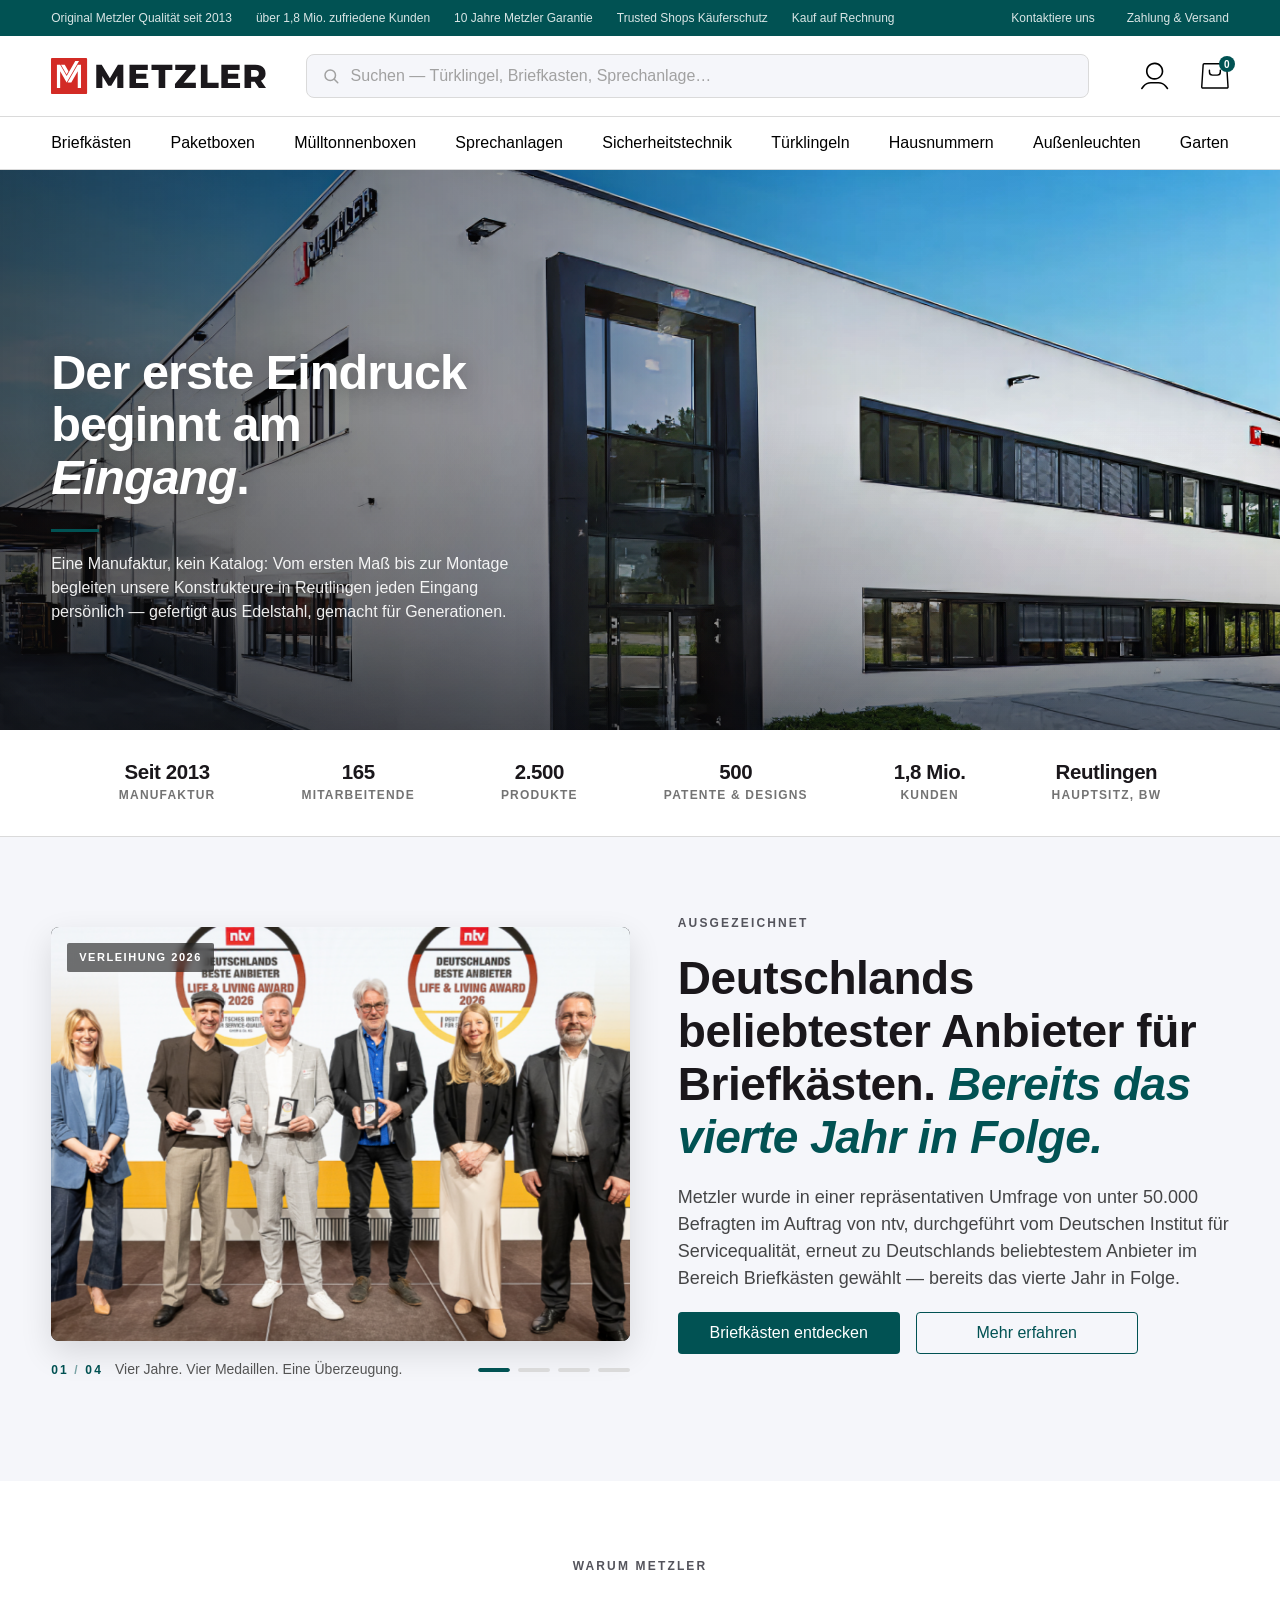
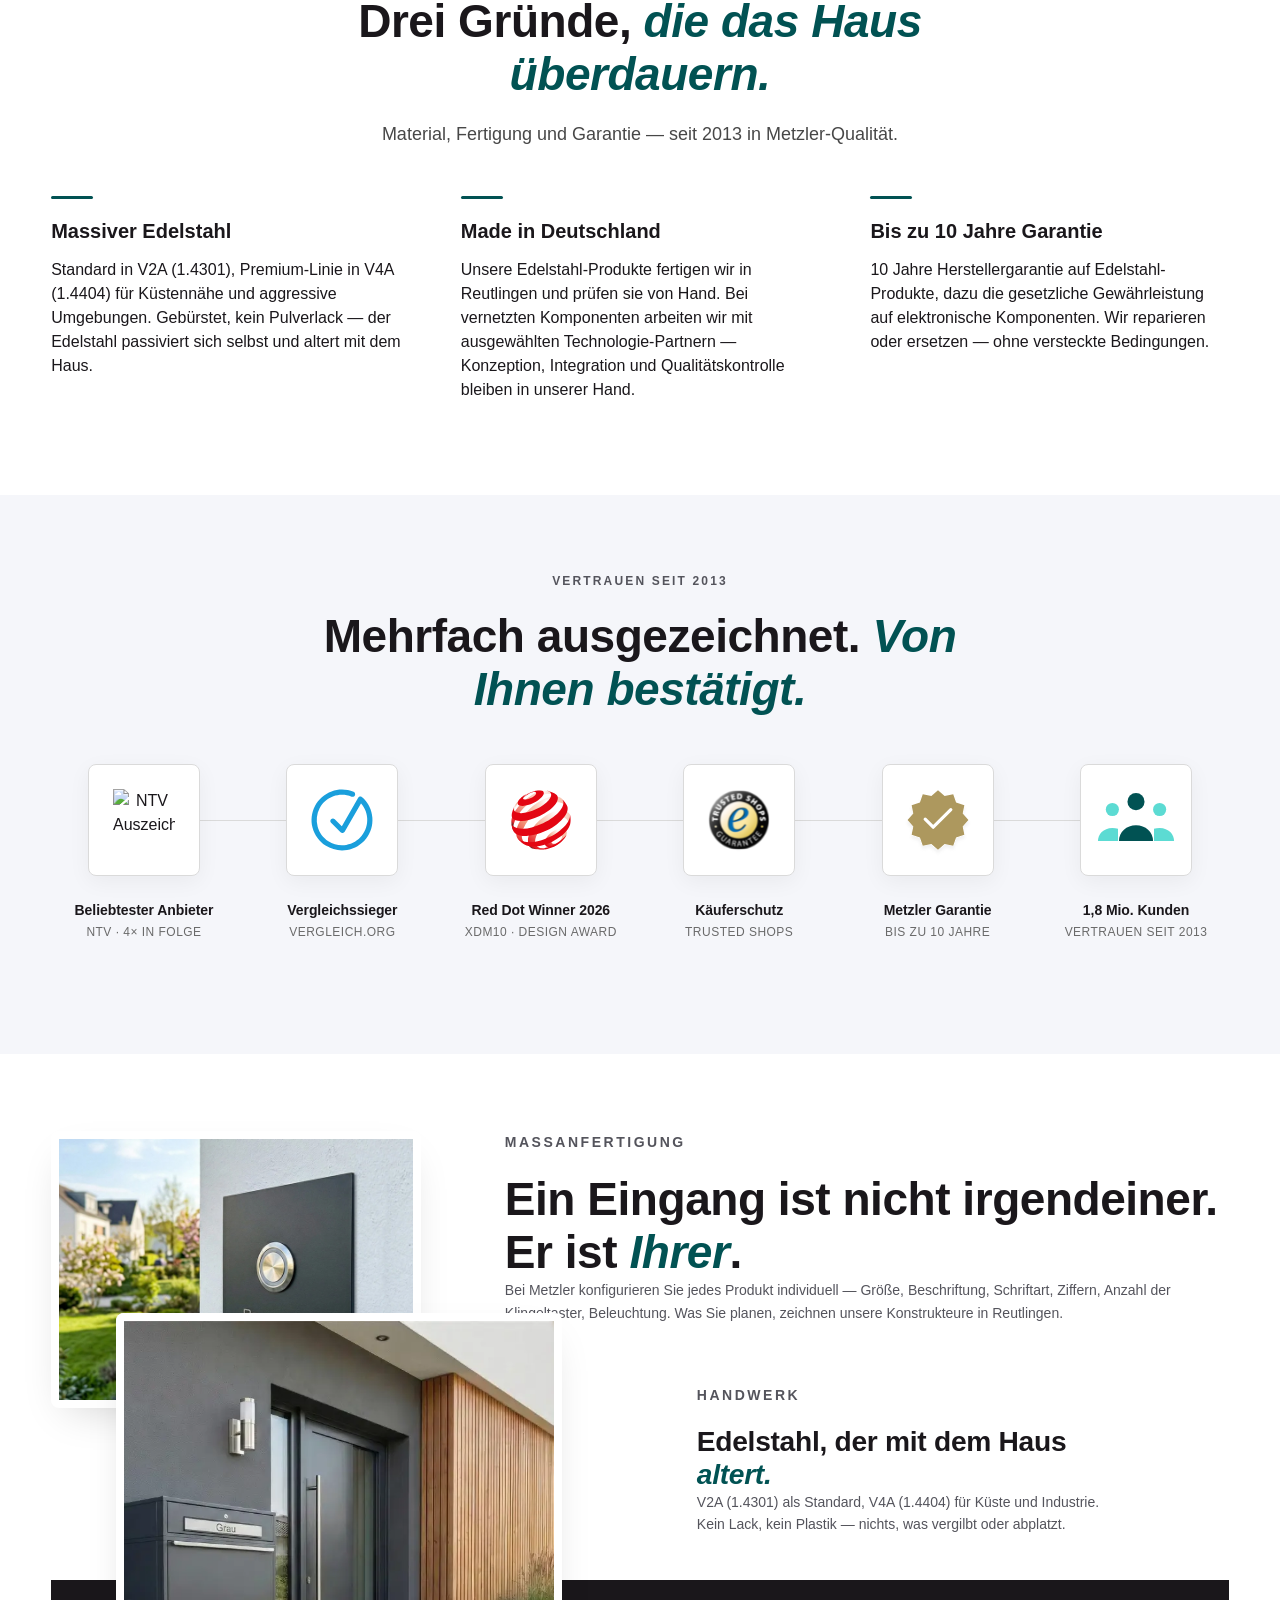
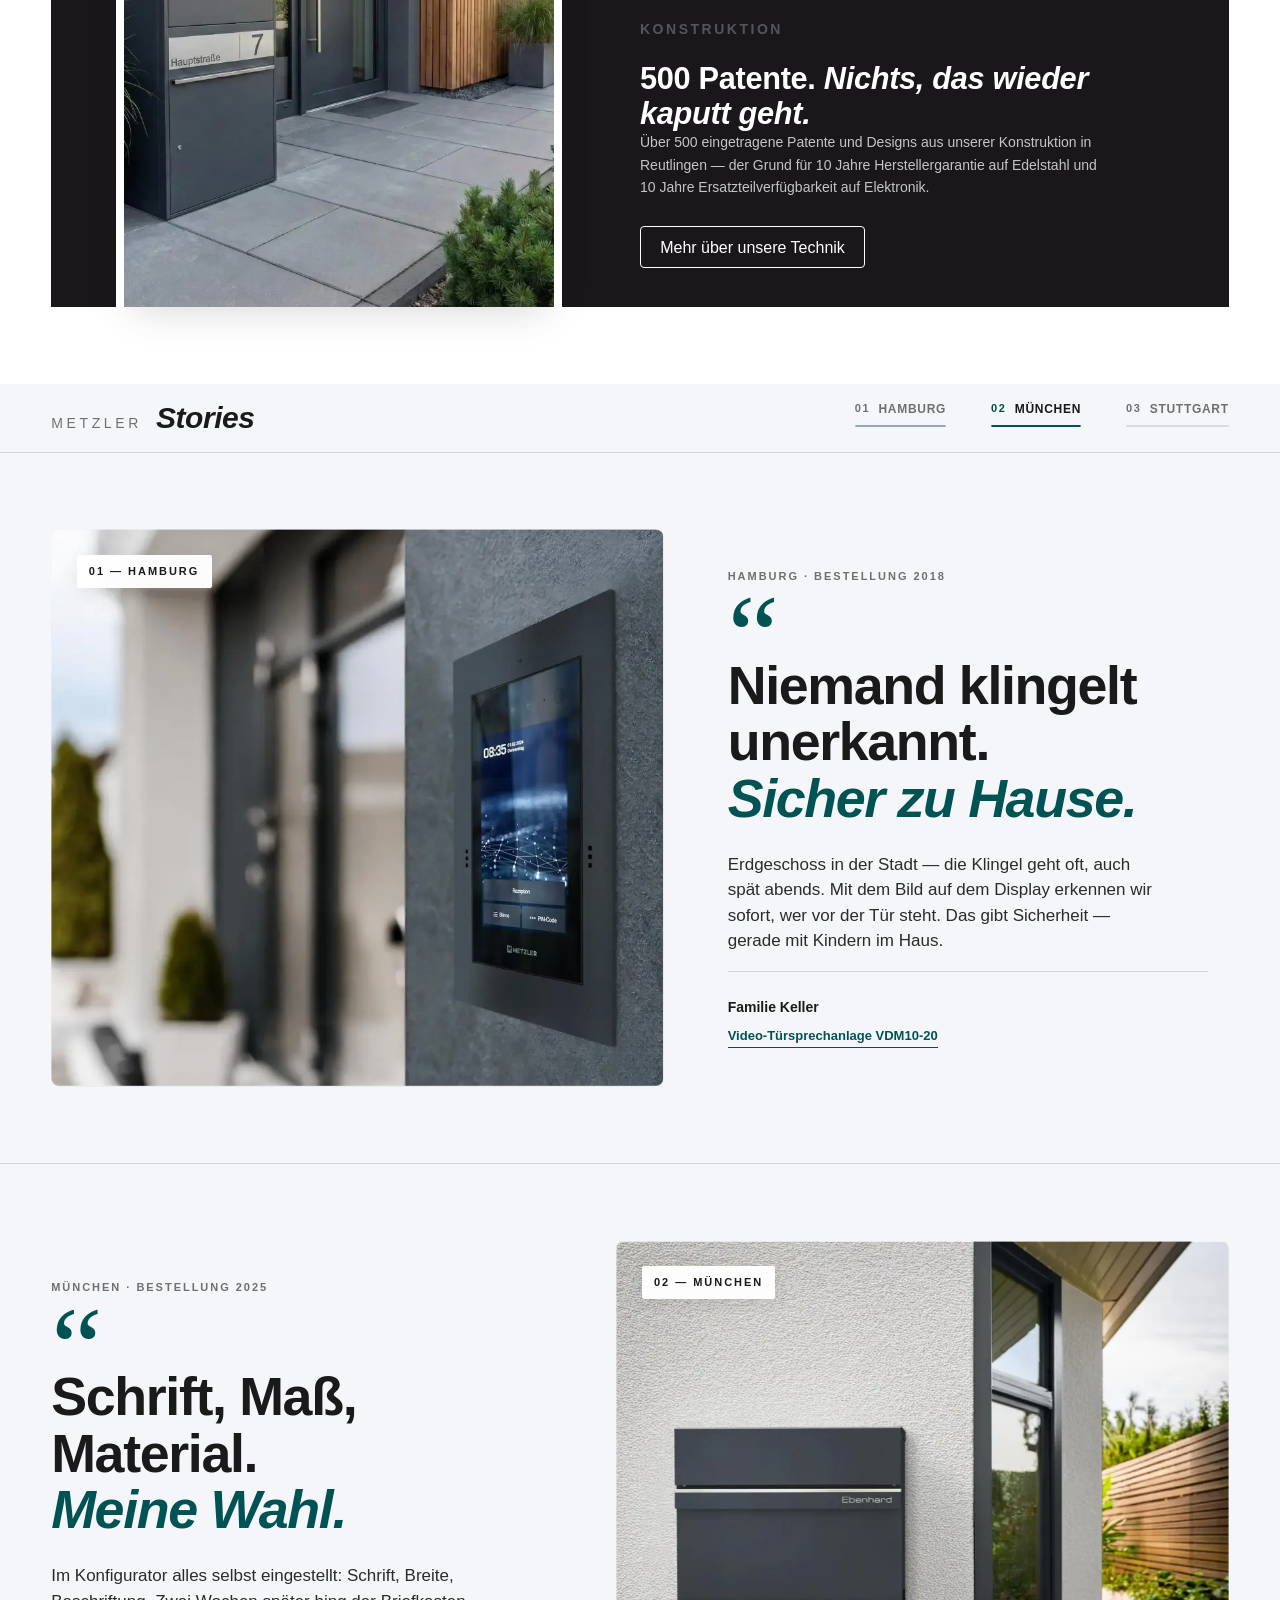
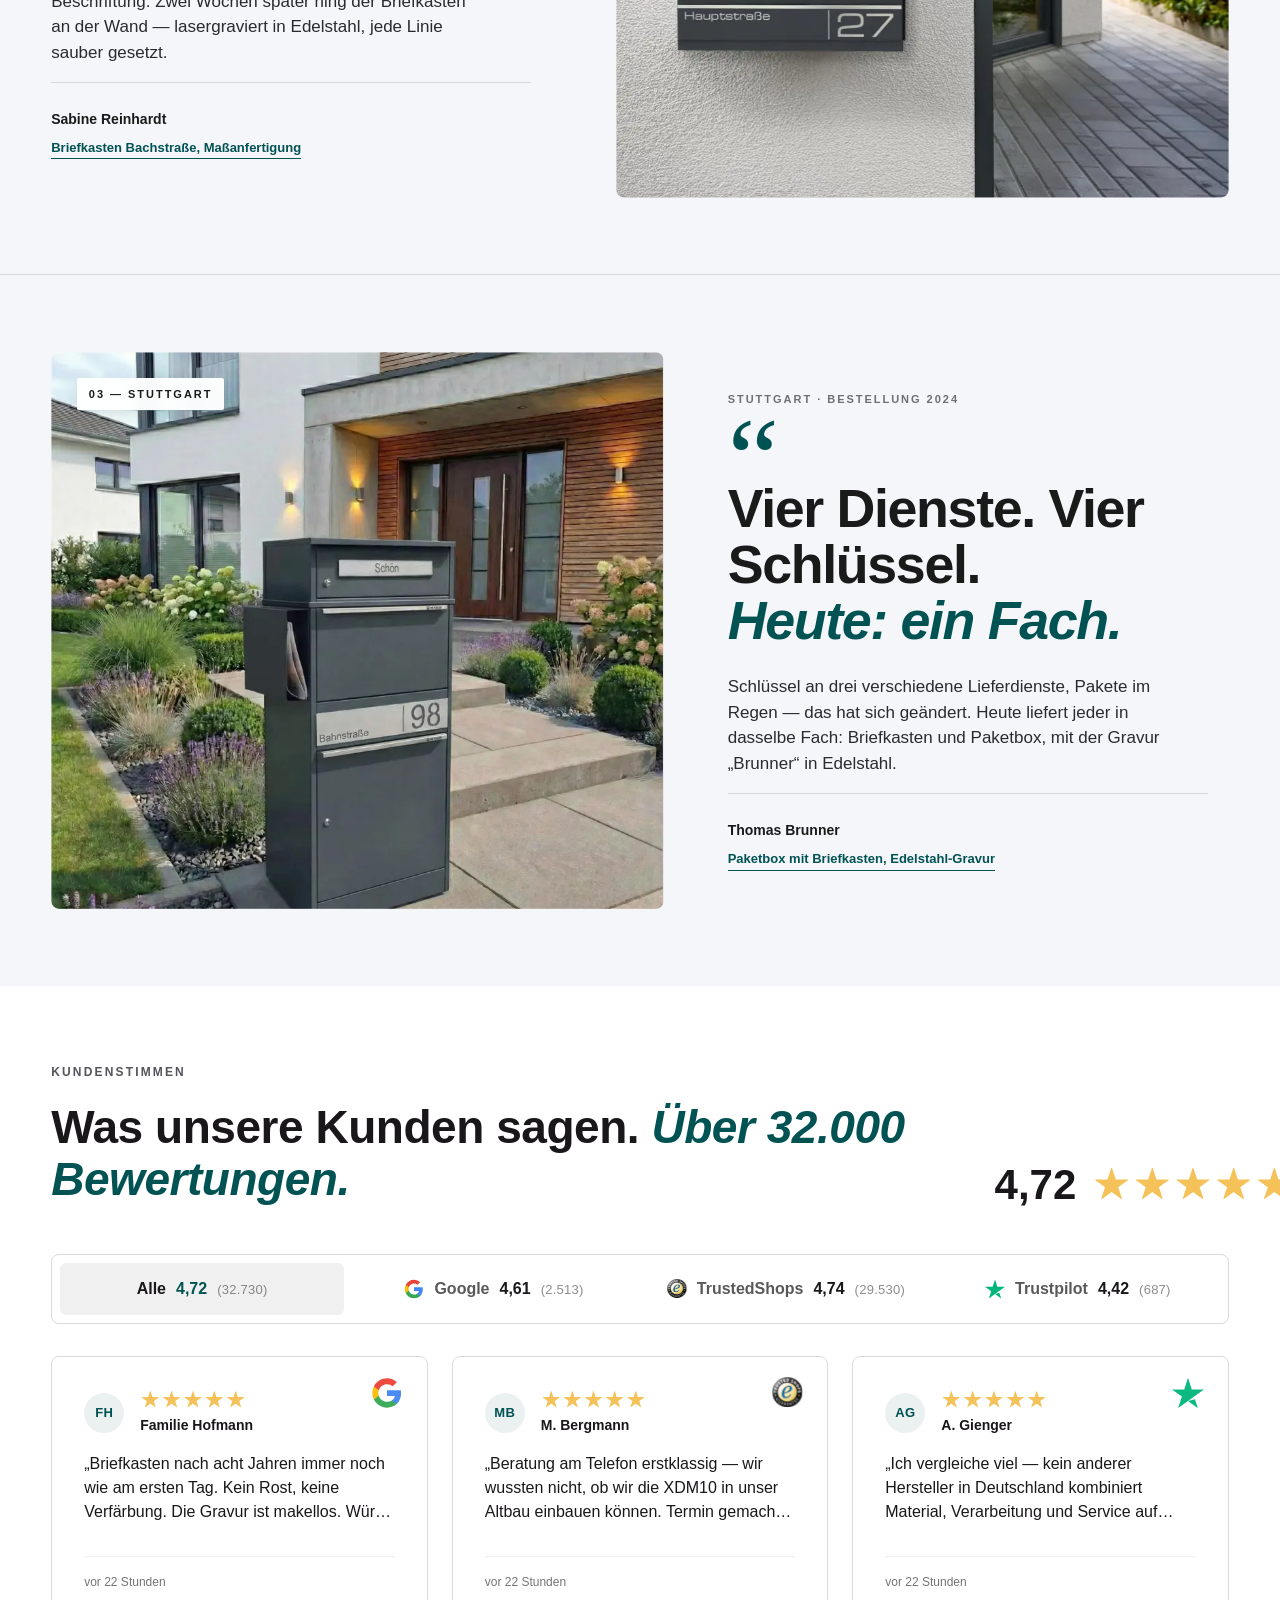
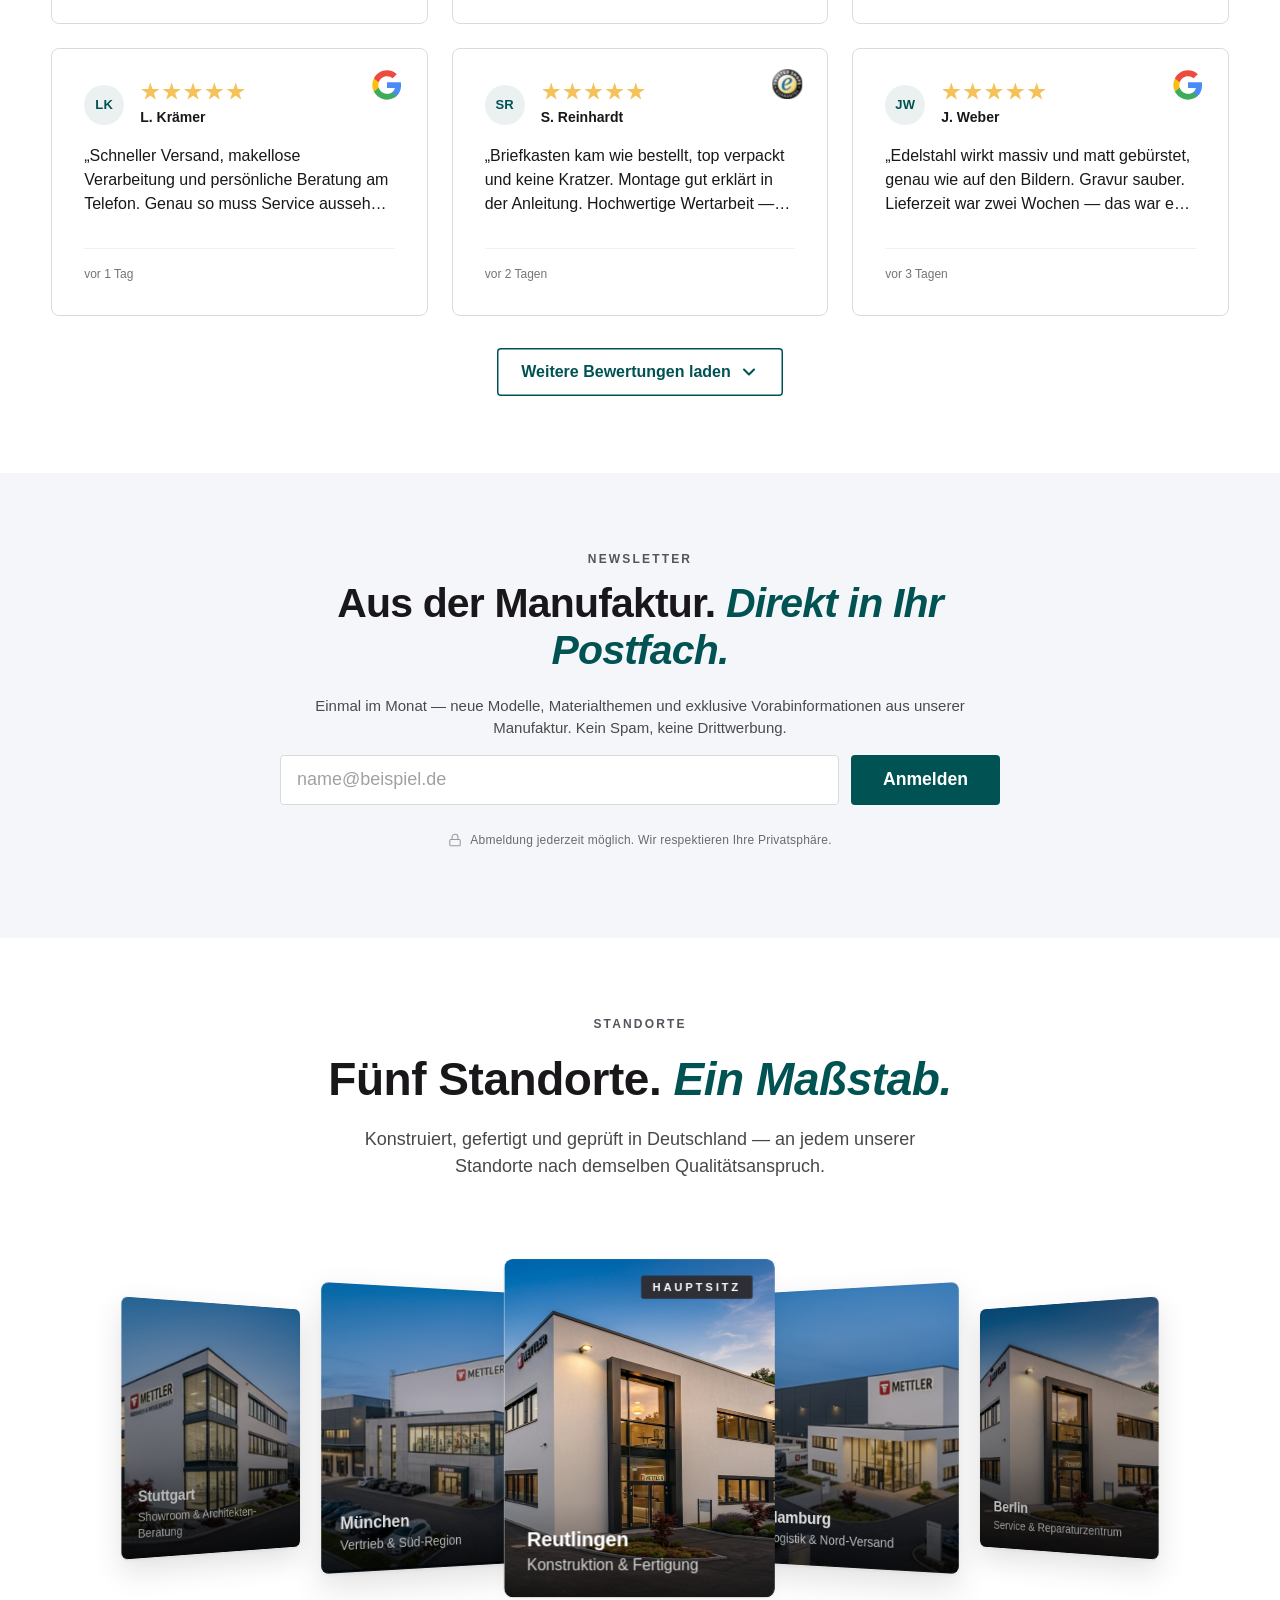
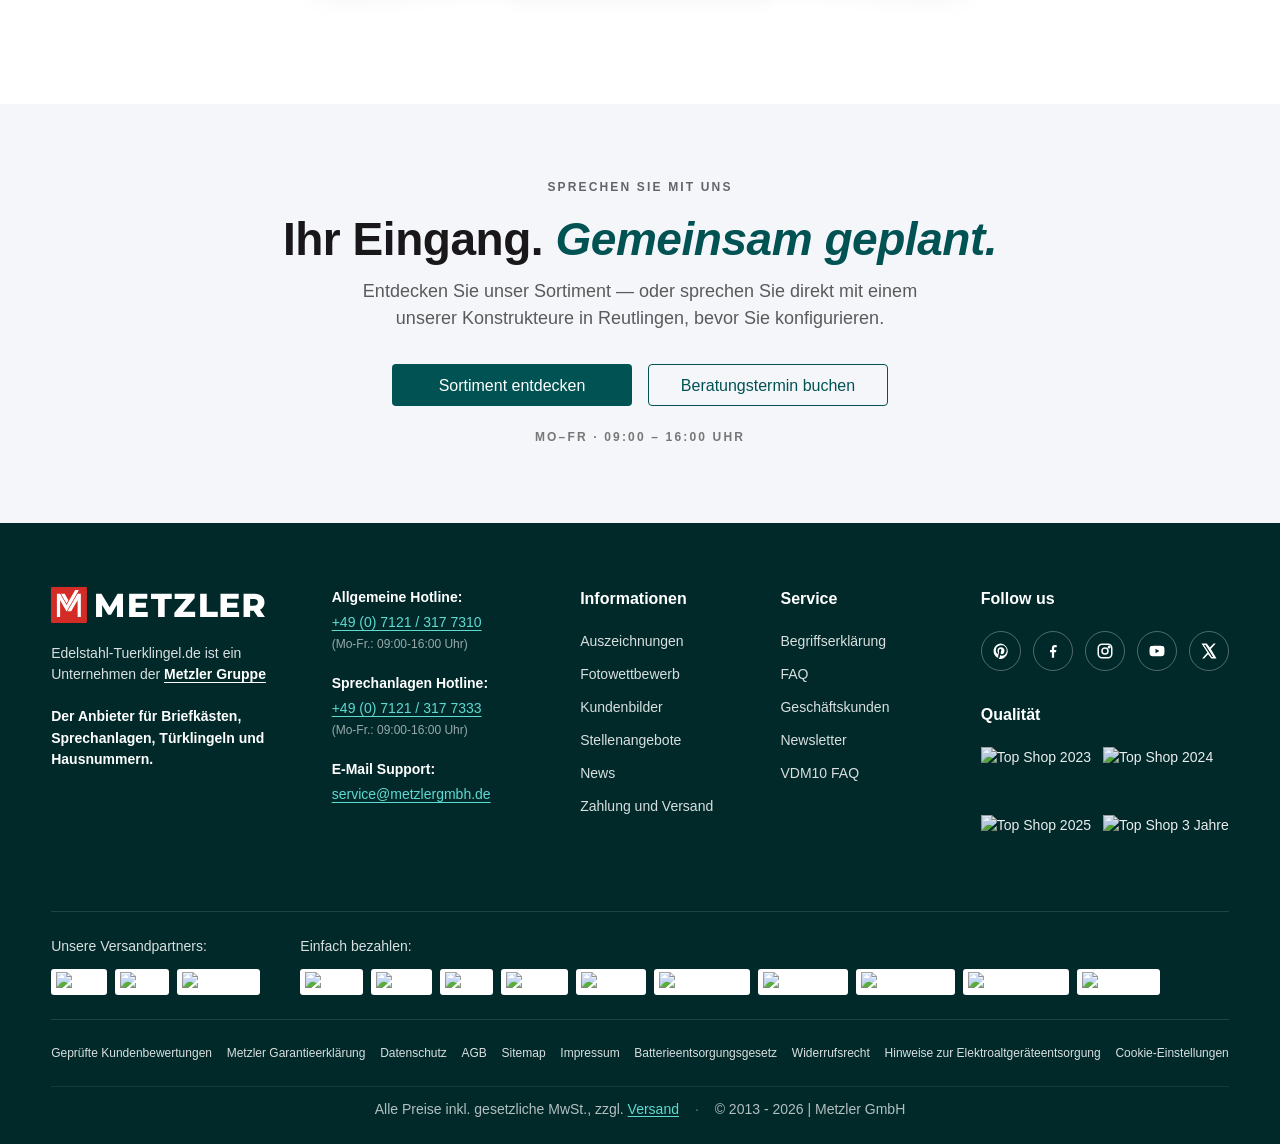
==== commit aca32174: "feat: responsive tablet/mobile pass + strip carousels + copy polish - Make V1 fully responsive acros" ====
--- a/index-v2.html
+++ b/index-v2.html
@@ -170,12 +170,12 @@
 
   <!-- SECTION 1 - HERO V2 (full-bleed image with overlay copy — Clearcover-style banner) -->
   <section class="about-hero-v2" aria-label="Metzler — der Ausstatter für den modernen Eingang">
-    <img class="about-hero-v2__photo" src="Banner/image%2013.png" alt="Metzler Hauptsitz in Reutlingen" />
+    <img class="about-hero-v2__photo" src="Banner/image%209.png" alt="Metzler Hauptsitz in Reutlingen" />
     <div class="about-hero-v2__scrim" aria-hidden="true"></div>
     <div class="container about-hero-v2__copy">
-      <h1 class="about-hero-v2__title">Hier beginnt <i>Ihr</i> Eingang.</h1>
+      <h1 class="about-hero-v2__title">Der erste Eindruck beginnt am <i>Eingang</i>.</h1>
       <span class="about-hero-v2__rule" aria-hidden="true"></span>
-      <p class="about-hero-v2__sub">Metzler ist eine Manufaktur — keine Kataloglieferung. Vom Konfigurator bis zur Montage begleiten unsere Konstrukteure in Reutlingen jeden Eingang persönlich, vom ersten Maß bis zur letzten Schraube.</p>
+      <p class="about-hero-v2__sub">Eine Manufaktur, kein Katalog: Vom ersten Maß bis zur Montage begleiten unsere Konstrukteure in Reutlingen jeden Eingang persönlich — gefertigt aus Edelstahl, gemacht für Generationen.</p>
     </div>
   </section>
 
@@ -225,9 +225,9 @@
         </div>
       </div>
       <div class="about-story__copy">
-        <p class="eyebrow">AUSGEZEICHNET 4× IN FOLGE</p>
-        <h2 class="section-title">Deutschlands beliebtester Anbieter. <i>Vier Jahre in Folge.</i></h2>
-        <p class="section-sub">Vier Jahre in Folge vom ntv Life &amp; Living Award ausgezeichnet — auf Basis einer Befragung von rund 50.000 Kundinnen und Kunden, durchgeführt vom Deutschen Institut für Servicequalität.</p>
+        <p class="eyebrow">AUSGEZEICHNET</p>
+        <h2 class="section-title">Deutschlands beliebtester Anbieter für Briefkästen. <i>Bereits das vierte Jahr in Folge.</i></h2>
+        <p class="section-sub">Metzler wurde in einer repräsentativen Umfrage von unter 50.000 Befragten im Auftrag von ntv, durchgeführt vom Deutschen Institut für Servicequalität, erneut zu Deutschlands beliebtestem Anbieter im Bereich Briefkästen gewählt — bereits das vierte Jahr in Folge.</p>
         <div class="about-story__ctas">
           <a href="#" class="btn btn-primary">Briefkästen entdecken</a>
           <a href="#" class="btn btn-secondary">Mehr erfahren</a>
--- a/style.css
+++ b/style.css
@@ -8,6 +8,12 @@
 
 .about{ color: var(--schwarz); }
 .about p{ line-height: var(--lh-body); margin: 0 0 1em; }
+
+/* Guard against sub-pixel / 100vw horizontal overflow (e.g. the shared
+   fixed mobile-nav overlay measures 100vw incl. scrollbar). `clip` kills
+   the stray horizontal scrollbar without creating a scroll container, so
+   the locations carousel and the sticky stories chrome keep working. */
+html, body{ overflow-x: clip; }
 
 /* On-dark variant of the homepage eyebrow */
 .eyebrow--on-dark{ color: rgba(255,255,255,.85); }
@@ -313,18 +319,11 @@
 }
 
 /* ─── Responsive ─── */
+/* Tablet + mobile: the split-screen needs full desktop width to breathe.
+   Below 1024px we stack copy over photo. Crucially, the desktop layout
+   absolutely-centers the copy inside a fixed-aspect column — so here we
+   return the copy to normal flow and let the column grow with its content. */
 @media (max-width: 1023px){
-  /* Tablet: tighter split (50 / 50). Padding handled by the single fluid
-     clamp on .about-hero__copy-col — no separate breakpoint override. */
-  .about-hero__primary{
-    grid-template-columns: 50% 50%;
-    aspect-ratio: 2 / 1;
-  }
-}
-
-@media (max-width: 768px){
-  /* Mobile: columns stack — copy on top of the building image,
-     each section gets full width and a comfortable height. */
   .about-hero__primary{
     display: grid;
     grid-template-columns: 1fr;
@@ -332,19 +331,41 @@
     aspect-ratio: auto;
   }
   .about-hero__copy-col{
-    padding-inline: clamp(var(--sp-6), 5vw, var(--sp-10));
-    padding-block: var(--sp-12);
+    padding-inline: clamp(var(--sp-6), 5vw, 64px);
+    padding-block: 0;
+    border-right: 0;
+  }
+  .about-hero__copy{
+    position: static;
+    transform: none;
+    inset: auto;
+    padding-inline: 0;
+    padding-block: clamp(var(--sp-12), 8vw, var(--sp-16));
+  }
+  .about-hero h1{
+    font-size: clamp(28px, 4.4vw, 40px);
+    max-width: none;
   }
   .about-hero__photo-col{
-    aspect-ratio: 3 / 2;
-    padding: clamp(1rem, 4vw, 2rem);
-  }
-  .about-hero__photo{
-    object-position: center 35%;
-  }
-  .about-hero h1{
-    font-size: clamp(32px, 8vw, 44px);
-    max-width: none;
+    aspect-ratio: 16 / 9;
+    padding: 0;
+  }
+  .about-hero__photo{ object-position: center 40%; }
+}
+
+@media (max-width: 767px){
+  .about-hero__photo-col{ aspect-ratio: 3 / 2; }
+  .about-hero__photo{ object-position: center 35%; }
+  .about-hero h1{ font-size: clamp(32px, 8vw, 44px); }
+  /* CTAs stack full-width — two German labels are too long to sit
+     side-by-side on a phone without truncating. */
+  .about-hero__ctas{
+    flex-direction: column;
+    margin-top: var(--sp-8);
+  }
+  .about-hero__ctas .btn{
+    flex: 1 1 auto;
+    width: 100%;
   }
 }
 
@@ -400,6 +421,31 @@
   color: rgba(0, 0, 0, 0.55);
   letter-spacing: 0.10em;
   text-transform: uppercase;
+}
+/* Trust strip — the wide 86px flex gap pushes the 6 stats off the row on
+   smaller screens. Same approach as the home page: a single-row swipeable
+   rail with peek + scroll-snap (no scrollbar) instead of a cramped grid. */
+@media (max-width: 1023px){
+  .about-truststrip__inner{
+    flex-wrap: nowrap;
+    justify-content: flex-start;
+    gap: var(--sp-8);
+    overflow-x: auto;
+    overflow-y: hidden;
+    scroll-snap-type: x mandatory;
+    -webkit-overflow-scrolling: touch;
+    scrollbar-width: none;            /* Firefox */
+  }
+  .about-truststrip__inner::-webkit-scrollbar{ display: none; } /* Chrome/Safari */
+  .about-truststrip__stat{
+    flex: 0 0 22%;                    /* ~4 stats visible + a peek on tablet */
+    min-width: 120px;
+    scroll-snap-align: center;
+  }
+}
+@media (max-width: 767px){
+  .about-truststrip__inner{ gap: var(--sp-6); }
+  .about-truststrip__stat{ flex: 0 0 40%; } /* ~2.5 stats visible on mobile */
 }
 
 /* ============== SECTION 2 — STORY ============== */
@@ -609,12 +655,19 @@
   .ntv-dot.is-active::before{ animation: none; transform: scaleX(1); }
 }
 
-@media (max-width: 560px){
+@media (max-width: 767px){
   .ntv-carousel__meta{ flex-direction: column; align-items: flex-start; }
   .ntv-carousel__meta .about-caption{ width: 100%; }
 }
-.about-story__copy{ align-self: center; }
-.about-story__copy p{ font-size: var(--text-h4); }
+.about-story__copy{
+  align-self: center;
+  /* The carousel column is taller than the image alone by the meta strip
+     (counter/caption/dots) below it, so plain centering sits the copy ~25px
+     low relative to the photo. Offsetting by the strip height re-centers the
+     copy against the image itself. Reset when the grid stacks (≤1023px). */
+  margin-bottom: calc(42px + var(--sp-2));
+}
+.about-story__copy p:not(.eyebrow){ font-size: var(--text-h4); }
 /* Spacing rhythm — matched to the hero banner's chips → H1 → sub → CTAs.
    eyebrow → H2 = 20 px, H2 → sub = 20 px (same as banner's chips → H1 → sub). */
 .about .eyebrow{
@@ -821,8 +874,10 @@
   width: clamp(280px, 82%, 88%);
   max-width: 560px;
   margin-left: 12%;
-  aspect-ratio: 5 / 6;
-  max-height: 540px;
+  /* Taller portrait so its top edge tucks under the top detail image —
+     closes the white gap between the two collage photos on desktop. */
+  aspect-ratio: 3 / 4;
+  max-height: 600px;
   z-index: 3;
   border: 8px solid var(--white);
   border-bottom: 0;
@@ -921,7 +976,7 @@
   max-width: 64ch;
 }
 .about-editorial__tier--bottom .eyebrow{
-  color: rgba(255,255,255,0.55);
+  /* color override removed — inherits .about .eyebrow graphite for consistency */
 }
 .about-editorial__tier--bottom .section-title{
   color: var(--white);
@@ -952,7 +1007,7 @@
 }
 
 /* ----- Responsive: stack on tablets ----- */
-@media (max-width: 1024px){
+@media (max-width: 1023px){
   .about-editorial__layout{
     grid-template-columns: 1fr;
     grid-template-areas:
@@ -966,8 +1021,13 @@
     aspect-ratio: 4 / 3.2;
     min-height: 0;
   }
+  /* Reset the desktop editorial offsets — once the layout is a single
+     column, the negative/positive tier margins push copy off-screen. */
+  .about-editorial__tier--top{ margin-left: 0; }
+  .about-editorial__tier--middle{ margin-left: 0; max-width: none; }
   .about-editorial__tier--bottom{
     padding-left: clamp(var(--sp-8), 4vw, var(--sp-12));
+    padding-right: clamp(var(--sp-8), 4vw, var(--sp-12));
   }
   .about-editorial__img--center{
     position: relative;
@@ -976,9 +1036,17 @@
     align-self: auto;
     justify-self: stretch;
     width: 100%;
+    max-width: none;
     margin-left: 0;
     aspect-ratio: 4 / 5;
   }
+}
+/* Mobile: drop the overlapping top-detail image — at phone widths the
+   68%-wide absolute collage overlaps the portrait and reads as clutter. */
+@media (max-width: 767px){
+  .about-editorial__visuals{ aspect-ratio: 3 / 4; }
+  .about-editorial__img--top{ display: none; }
+  .about-editorial__img--center{ aspect-ratio: 3 / 4; }
 }
 
 /* ============== SECTION 7 — RESPONSIBILITY ============== */
@@ -1244,21 +1312,36 @@
   line-height: 1;
 }
 
-/* Tablet: keep HQ anchored, satellite columns compress */
+/* Tablet + mobile: the 3D coverflow needs full desktop width (its arc
+   transforms push cards far past the viewport). Flatten it into a clipped
+   horizontal scroll-snap row — reset every data-pos transform/filter so
+   the cards sit upright. ~2 cards visible on tablet, 1 per swipe on phone. */
 @media (max-width: 1023px){
   .about-locations__grid{
-    grid-template-columns: 1.2fr 1fr 1fr;
-  }
-}
-/* Mobile: HQ full-width on top, others 2×2 below */
-@media (max-width: 720px){
-  .about-locations__grid{
-    grid-template-columns: 1fr 1fr;
-  }
-  .about-loc--hq{
-    grid-column: 1 / -1;
-    grid-row: auto;
-    aspect-ratio: 16 / 11;
+    justify-content: flex-start;
+    perspective: none;
+    gap: var(--sp-4);
+    overflow-x: auto;
+    scroll-snap-type: x mandatory;
+    -webkit-overflow-scrolling: touch;
+    scrollbar-width: none;
+    padding-inline: clamp(var(--sp-6), 4vw, 24px);
+  }
+  .about-locations__grid::-webkit-scrollbar{ display: none; }
+  .about-locations__grid .about-loc,
+  .about-locations__grid .about-loc[data-pos]{
+    transform: none !important;
+    filter: none !important;
+    flex: 0 0 46%;
+    max-width: 360px;
+    scroll-snap-align: center;
+  }
+}
+@media (max-width: 767px){
+  .about-locations__grid .about-loc,
+  .about-locations__grid .about-loc[data-pos]{
+    flex: 0 0 78%;
+    max-width: 320px;
   }
 }
 
@@ -1533,8 +1616,17 @@
 .msty__tab:hover .msty__tab-name{ color: var(--msty-fg); }
 .msty__tab:hover .msty__tab-num{ color: var(--msty-fg); }
 
-/* Mobile (≤768px): compact chrome */
-@media (max-width: 768px){
+/* Tablet (≤1023px): shrink the brand mark + tighten tab gaps so the
+   chrome row (brand + 3 chapter tabs) doesn't overflow horizontally. */
+@media (max-width: 1023px){
+  .msty__brand-title{ font-size: 24px; }
+  .msty__brand{ gap: 10px; }
+  .msty__tabs{ gap: 24px; }
+  .msty__tab{ min-width: 0; }
+  .msty__tab-track{ max-width: 48px; }
+}
+/* Mobile (≤767px): compact chrome — numbers only */
+@media (max-width: 767px){
   .msty__brand-title{ font-size: 18px; }
   .msty__brand-eyebrow{ display: none; }
   .msty__tabs{ gap: 14px; }
@@ -1744,16 +1836,18 @@
   }
 }
 
-/* ─── Mobile (≤768px) ─── */
-@media (max-width: 768px){
+/* ─── Tablet + mobile (≤1023px): stack media over copy ─── */
+@media (max-width: 1023px){
   .msty__chapter-inner,
   .msty__chapter--flip .msty__chapter-inner{
     grid-template-columns: 1fr;
     gap: clamp(32px, 6vw, 48px);
+    min-height: 0;
   }
   .msty__chapter--flip .msty__media{ order: 1; }
   .msty__chapter--flip .msty__copy{ order: 2; }
-  .msty__media-frame{ aspect-ratio: 4 / 3; clip-path: inset(4%); }
+  .msty__media-frame{ aspect-ratio: 4 / 3; min-height: 0; clip-path: inset(4%); }
+  .msty__copy{ max-width: none; }
   .msty__progress{ max-width: 180px; }
   .msty__bar{ max-width: 56px; }
 }
@@ -2306,7 +2400,31 @@
   /* Keep subtitle on one line on laptop+; allow wrap on mobile */
   white-space: nowrap;
 }
-@media (max-width: 768px){
+/* Tablet + mobile: 6 award badges don't fit in a clean row. Same approach
+   as the home page — a single-row swipeable rail with peek + scroll-snap
+   (no scrollbar). The hairline connector makes no sense in a scroller, so
+   hide it. */
+@media (max-width: 1023px){
+  .trustbar__rail{
+    display: flex;
+    flex-wrap: nowrap;
+    grid-template-columns: none;
+    gap: var(--sp-6);
+    overflow-x: auto;
+    overflow-y: hidden;
+    scroll-snap-type: x mandatory;
+    -webkit-overflow-scrolling: touch;
+    scrollbar-width: none;            /* Firefox */
+    padding-bottom: var(--sp-2);      /* room for the flip-card shadow */
+  }
+  .trustbar__rail::-webkit-scrollbar{ display: none; } /* Chrome/Safari */
+  .trustbar__rail::before{ display: none; }
+  .trustbar__item{
+    flex: 0 0 30%;                    /* ~3 badges visible + a peek on tablet */
+    min-width: 150px;
+    scroll-snap-align: center;
+    margin-bottom: 0;
+  }
   .trustbar__sub{ white-space: normal; }
 }
 
@@ -2331,46 +2449,14 @@
   transform: translateX(-50%) scale(1.3);
 }
 
-/* Mobile: stack with timeline turning vertical */
-@media (max-width: 768px){
-  .trustbar__rail{
-    grid-template-columns: 1fr;
-    gap: 0;
-  }
-  .trustbar__rail::before{
-    top: 0;
-    bottom: 0;
-    left: 36px;
-    right: auto;
-    width: 1px;
-    height: auto;
-  }
+/* Mobile: same swipe rail, just narrower cards so one badge fills the
+   viewport with the next peeking in. Cards keep the vertical badge layout. */
+@media (max-width: 767px){
   .trustbar__item{
-    flex-direction: row;
-    align-items: center;
-    text-align: left;
-    gap: 20px;
-    padding: 18px 0;
-    margin-bottom: 0;
-    border-bottom: 1px solid var(--graphite-100);
-  }
-  .trustbar__item:last-child{ border-bottom: 0; }
-  .trustbar__icon{
-    width: 56px;
-    height: 56px;
-    flex-shrink: 0;
-  }
-  .trustbar__icon img{ width: 32px; height: 32px; }
-  .trustbar__node{ display: none; }
-  .trustbar__title{ margin: 0; flex: 1; }
-  .trustbar__sub{
-    position: absolute;
-    bottom: 18px;
-    left: 76px;
-    margin: 0;
-    font-size: 11px;
-  }
-  /* On mobile, tap to flip — :active triggers the same flip as :hover.
+    flex: 0 0 62%;                    /* one badge + a peek of the next */
+    min-width: 180px;
+  }
+  /* Tap to flip — :active triggers the same flip as :hover on desktop.
      User taps badge → flips to context; taps again → flips back. */
   .trustbar__item:active .trustbar__face--front{ transform: rotateY(-180deg); }
   .trustbar__item:active .trustbar__face--back{ transform: rotateY(0deg); }
@@ -2439,10 +2525,11 @@
 .news__form{
   display: flex;
   gap: 12px;
-  max-width: 520px;
+  max-width: 720px;
   margin: 0 auto clamp(20px, 2vw, 28px);
   align-items: stretch;
 }
+.news__submit{ flex-shrink: 0; }
 .news__field{
   flex: 1;
   position: relative;
@@ -2495,9 +2582,10 @@
 }
 
 /* Mobile — stack form */
-@media (max-width: 560px){
+@media (max-width: 767px){
   .news__form{ flex-direction: column; gap: 10px; }
   .news__submit{ width: 100%; justify-content: center; }
+  .news__input{ width: 100%; }
 }
 
 /* ============== SECTION 10 — CLOSING ============== */
@@ -2598,7 +2686,7 @@
   background: var(--teal);
   opacity: 0.65;
 }
-@media (max-width: 720px){
+@media (max-width: 767px){
   .contact-strip__inner{
     flex-direction: column;
     align-items: flex-start;
@@ -2687,26 +2775,33 @@
   max-width: none;
 }
 
-/* ============== RESPONSIVE ============== */
-@media (max-width: 960px){
-  .about-story__grid,
-  .about-bespoke__grid,
-  .about-engineering__grid{ grid-template-columns: 1fr; }
+/* ============== RESPONSIVE — grid collapses (contract: ≤1023 tablet, ≤767 mobile) ============== */
+@media (max-width: 1023px){
+  /* Story: carousel + copy stack into one column. minmax(0,1fr) lets the
+     track shrink below the carousel's intrinsic min-content width (a 1fr
+     track defaults to minmax(auto,1fr) and would otherwise blow out). */
+  .about-story__grid{
+    grid-template-columns: minmax(0, 1fr);
+    gap: clamp(var(--sp-8), 4vw, var(--sp-12));
+  }
+  /* Stacked layout — drop the image-centering offset */
+  .about-story__copy{ margin-bottom: 0; }
+  /* Pillars: stay 3-up on tablet, just tighten the gutter */
+  .about-pillars__grid{ gap: clamp(var(--sp-6), 3vw, var(--sp-10)); }
+}
+@media (max-width: 767px){
+  /* Pillars: one column on phones */
   .about-pillars__grid{ grid-template-columns: 1fr; gap: var(--sp-10); }
-  .about-bento{ grid-template-columns: 1fr; }
-  .about-bento-secondary{ grid-template-columns: repeat(3, 1fr); }
-  .about-timeline{ grid-template-columns: 1fr; gap: var(--sp-5); }
-  .about-place__stats{ grid-template-columns: repeat(2, 1fr); }
-  .about-place__hero{ aspect-ratio: 16 / 10; }
-  .about-timeline::before{ display: none; }
-  .about-locations__grid{ grid-template-columns: repeat(2, 1fr); }
-  .about-numbers{ grid-template-columns: repeat(2, 1fr); }
-  .about-award-hero__years{ font-size: var(--text-h4); gap: var(--sp-5); }
-  .about-testimonials{ grid-template-columns: 1fr; }
-  .about-awards{ grid-template-columns: repeat(2, 1fr); gap: var(--sp-8); }
-}
-@media (max-width: 520px){
-  .about-bento-secondary{ grid-template-columns: repeat(2, 1fr); }
+}
+/* Shared footer: the 10-item legal-link row is flex:nowrap and overflows
+   the viewport below desktop width, forcing a page-wide horizontal
+   scrollbar. Let it wrap (scoped to this page's stylesheet). */
+@media (max-width: 1023px){
+  .footer__legal-links{
+    flex-wrap: wrap;
+    justify-content: center;
+    gap: var(--sp-2) var(--sp-5);
+  }
 }
 
 /* ============== HERO V2 — full-bleed banner with overlay copy ==============
@@ -2717,9 +2812,9 @@
 .about-hero-v2{
   position: relative;
   width: 100%;
-  aspect-ratio: 16 / 7;
-  min-height: 480px;
-  max-height: 760px;
+  aspect-ratio: 2 / 1;
+  min-height: 420px;
+  max-height: 560px;
   overflow: hidden;
   background: #1A171B;
 }
@@ -2729,7 +2824,7 @@
   width: 100%;
   height: 100%;
   object-fit: cover;
-  object-position: center 35%;
+  object-position: center 50%;
   display: block;
   z-index: 0;
 }
@@ -2739,8 +2834,8 @@
   inset: 0;
   z-index: 1;
   background:
-    linear-gradient(90deg, rgba(0,0,0,0.62) 0%, rgba(0,0,0,0.38) 38%, rgba(0,0,0,0.10) 70%, rgba(0,0,0,0) 100%),
-    linear-gradient(180deg, rgba(0,0,0,0) 40%, rgba(0,0,0,0.30) 100%);
+    linear-gradient(90deg, rgba(10,10,12,0.66) 0%, rgba(10,10,12,0.40) 34%, rgba(10,10,12,0.08) 66%, rgba(10,10,12,0) 100%),
+    linear-gradient(180deg, rgba(10,10,12,0) 45%, rgba(10,10,12,0.18) 75%, rgba(10,10,12,0.52) 100%);
 }
 .about-hero-v2__copy{
   position: absolute;
@@ -2752,11 +2847,12 @@
 }
 .about-hero-v2__title{
   margin: 0;
-  font-size: clamp(2rem, 4.4vw, 3.5rem);
-  font-weight: 700;
-  line-height: 1.1;
-  letter-spacing: -0.015em;
+  font-size: clamp(1.9rem, 3.8vw, 3.1rem);
+  font-weight: 700;
+  line-height: 1.08;
+  letter-spacing: -0.02em;
   max-width: 16ch;
+  text-shadow: 0 1px 24px rgba(0,0,0,0.35);
 }
 .about-hero-v2__title i{
   font-style: italic;
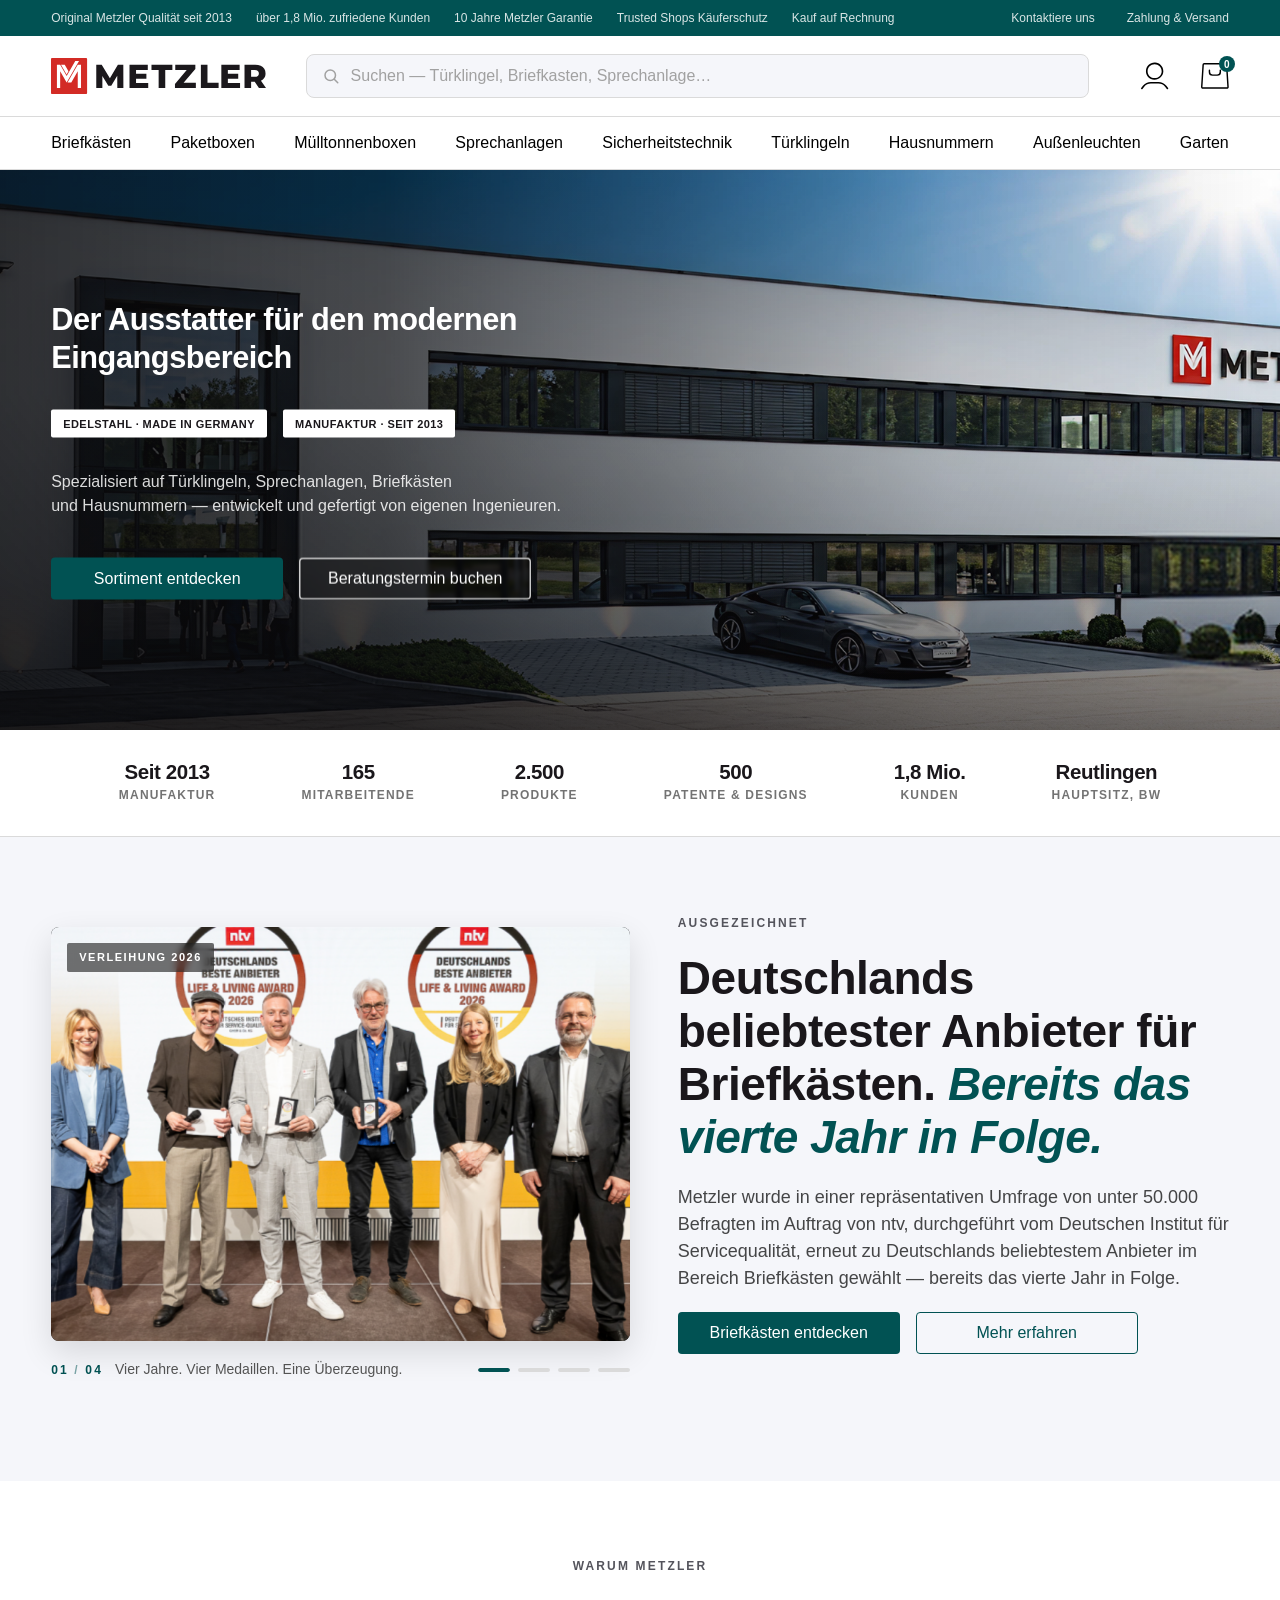
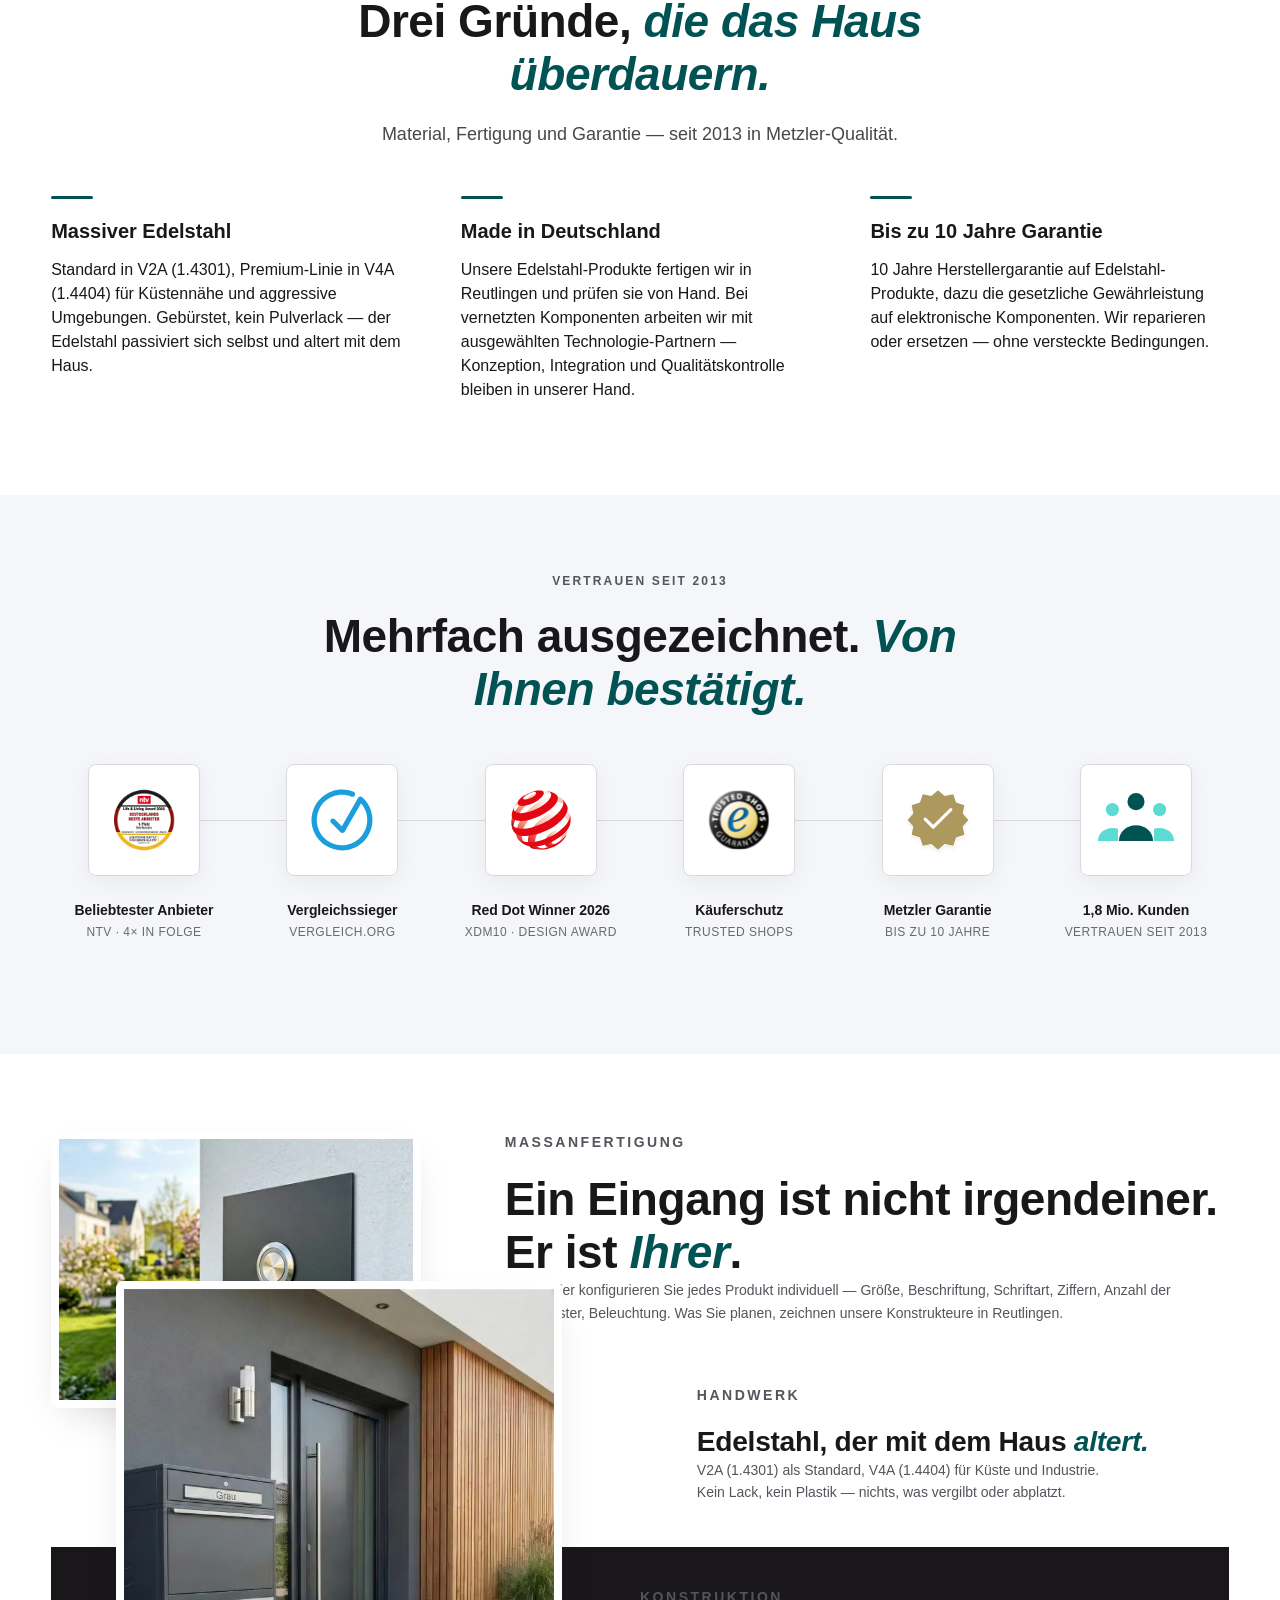
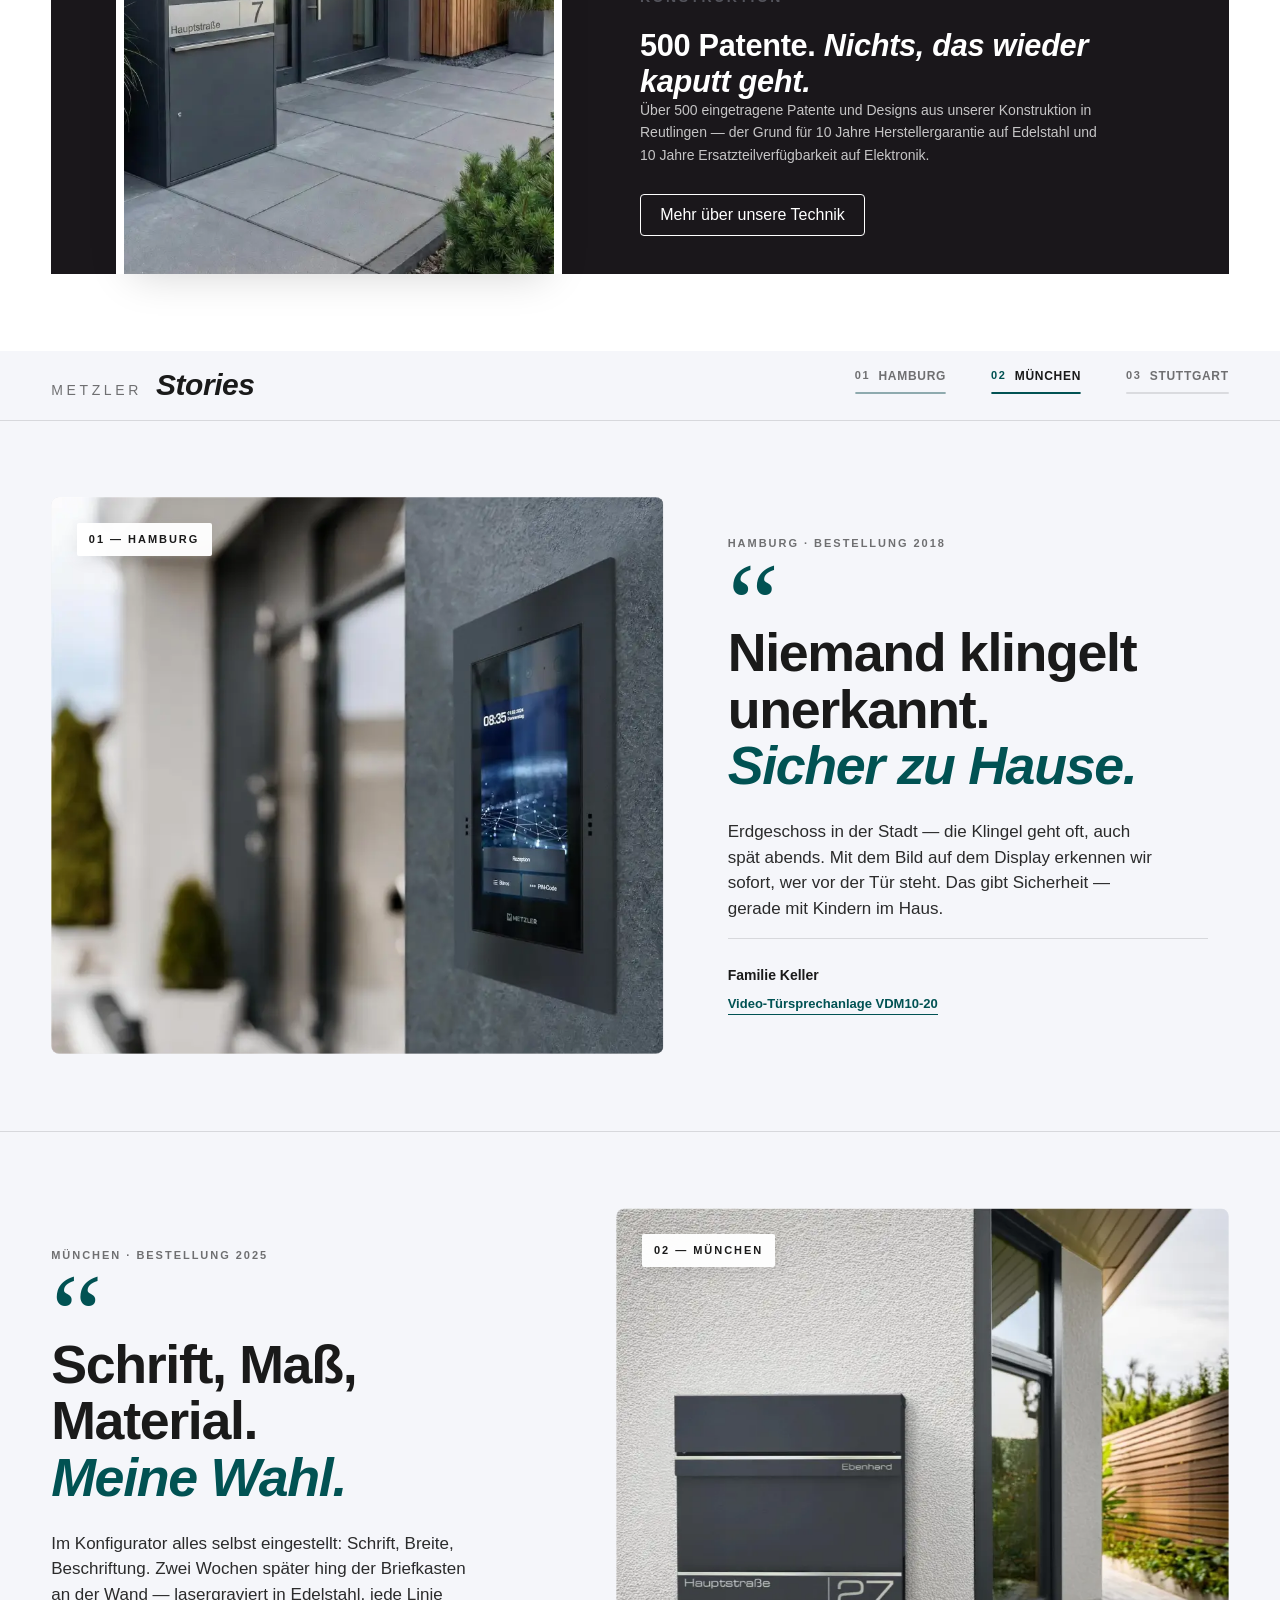
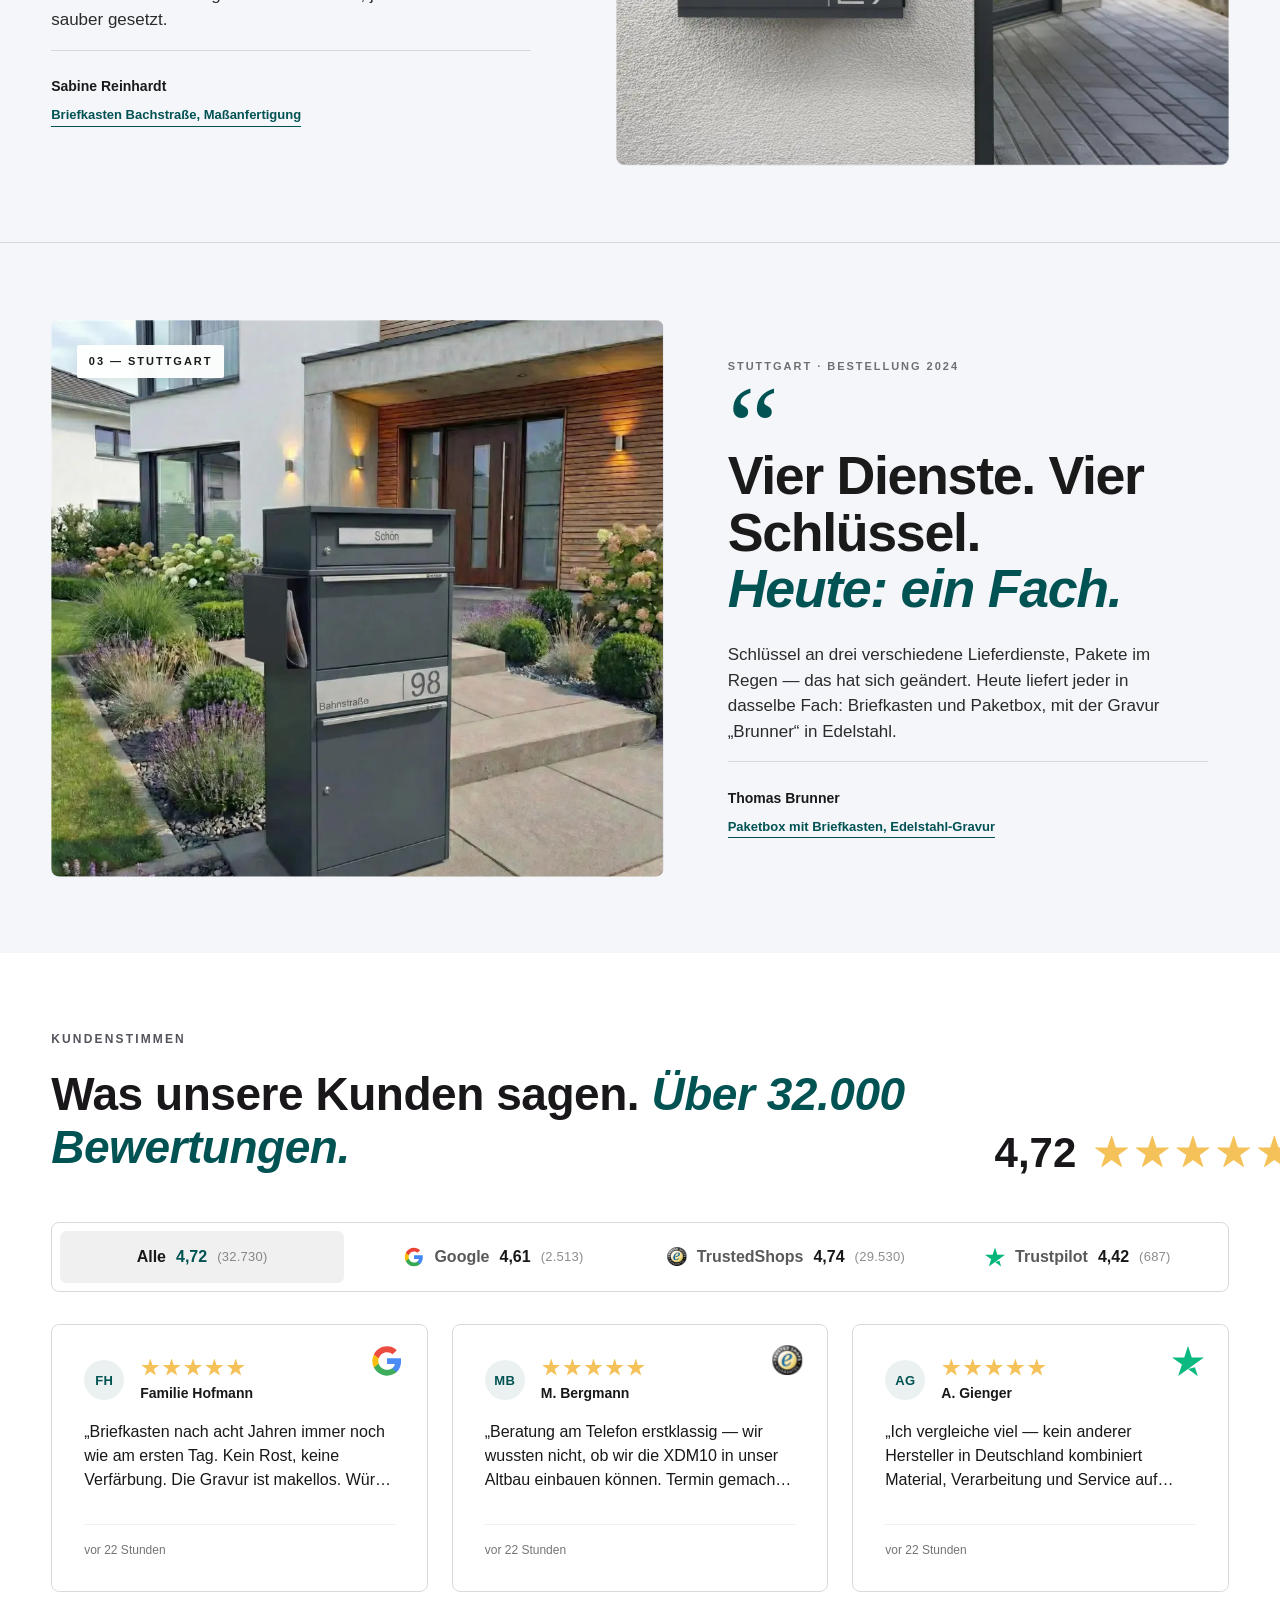
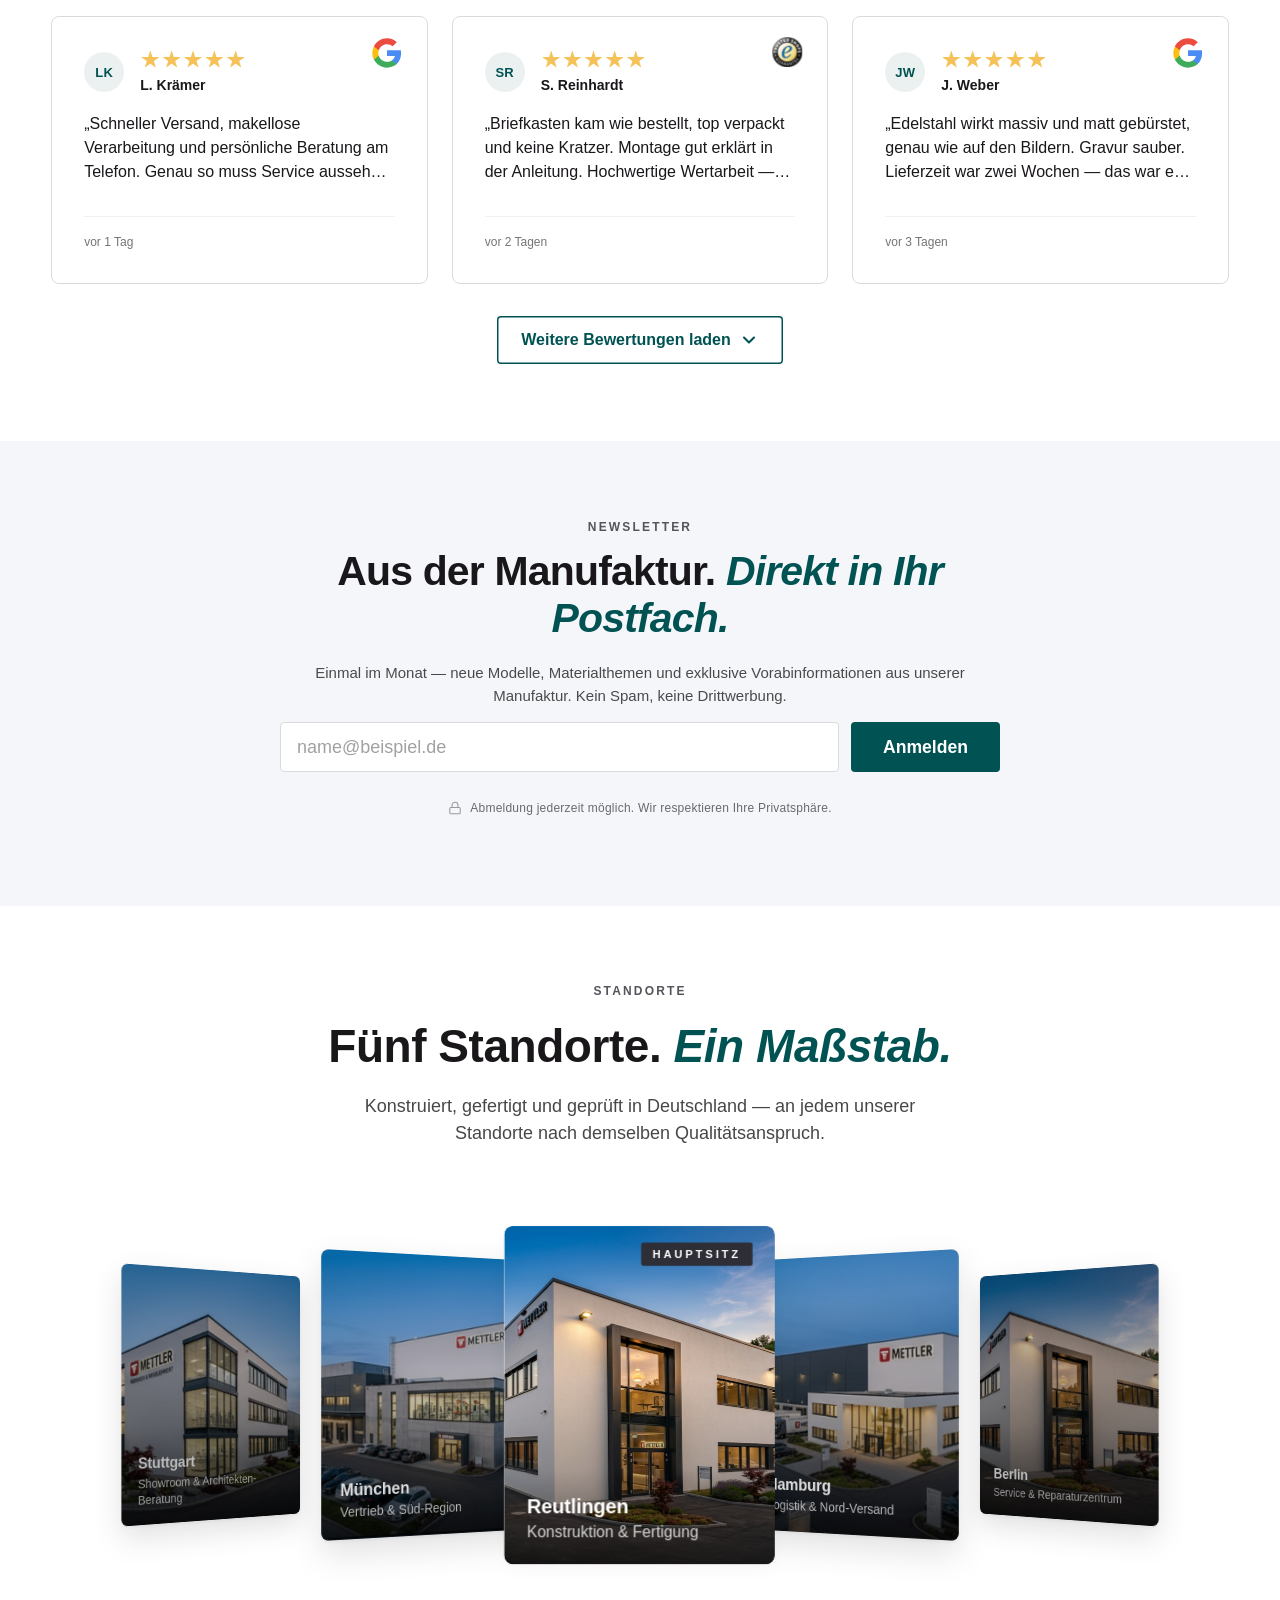
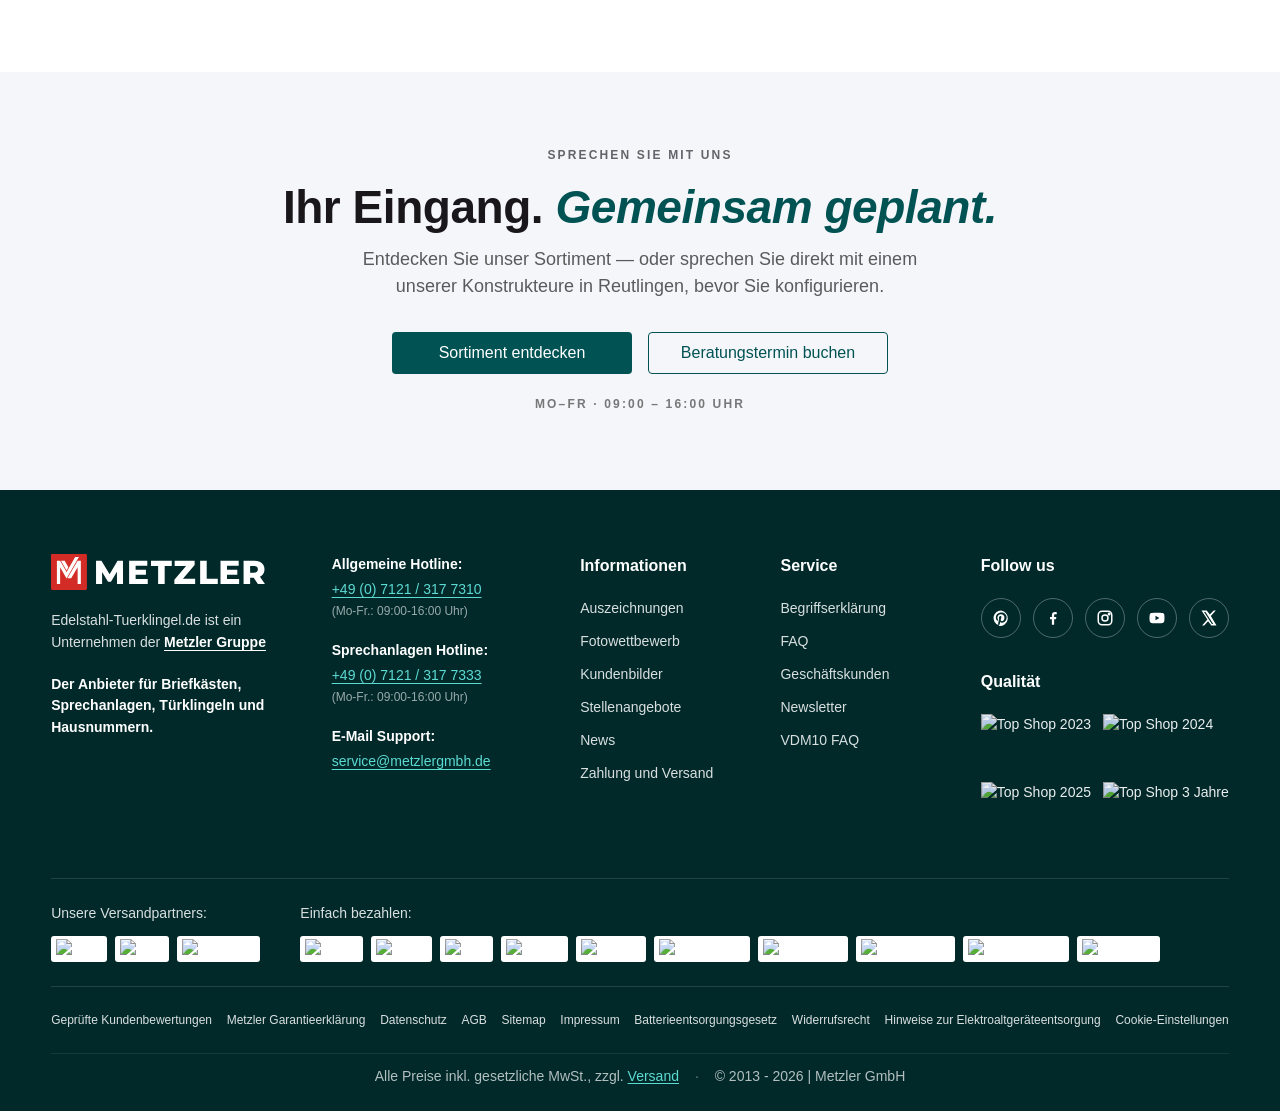
==== commit 4cc01788: "feat: mobile polish, sustainability copy, V2 banner = V1 content - Editorial: middle tier reworked t" ====
--- a/index-v2.html
+++ b/index-v2.html
@@ -170,12 +170,19 @@
 
   <!-- SECTION 1 - HERO V2 (full-bleed image with overlay copy — Clearcover-style banner) -->
   <section class="about-hero-v2" aria-label="Metzler — der Ausstatter für den modernen Eingang">
-    <img class="about-hero-v2__photo" src="Banner/image%209.png" alt="Metzler Hauptsitz in Reutlingen" />
+    <img class="about-hero-v2__photo" src="Banner/image%2027.png" alt="Metzler Hauptsitz in Reutlingen" />
     <div class="about-hero-v2__scrim" aria-hidden="true"></div>
     <div class="container about-hero-v2__copy">
-      <h1 class="about-hero-v2__title">Der erste Eindruck beginnt am <i>Eingang</i>.</h1>
-      <span class="about-hero-v2__rule" aria-hidden="true"></span>
-      <p class="about-hero-v2__sub">Eine Manufaktur, kein Katalog: Vom ersten Maß bis zur Montage begleiten unsere Konstrukteure in Reutlingen jeden Eingang persönlich — gefertigt aus Edelstahl, gemacht für Generationen.</p>
+      <h1 class="about-hero-v2__title">Der Ausstatter für den modernen<br/>Eingangsbereich</h1>
+      <div class="hero-banner__chips about-hero__chips">
+        <span class="hero-chip"><span class="hero-chip__pre">EDELSTAHL · MADE IN GERMANY</span></span>
+        <span class="hero-chip"><span class="hero-chip__pre">MANUFAKTUR · SEIT 2013</span></span>
+      </div>
+      <p class="about-hero__sub">Spezialisiert auf Türklingeln, Sprechanlagen, Briefkästen<br/>und Hausnummern — entwickelt und gefertigt von eigenen Ingenieuren.</p>
+      <div class="about-hero__ctas">
+        <a href="#" class="btn btn-primary hero-banner__cta">Sortiment entdecken</a>
+        <a href="#" class="btn hero-banner__cta hero-banner__cta--secondary">Beratungstermin buchen</a>
+      </div>
     </div>
   </section>
 
--- a/style.css
+++ b/style.css
@@ -281,12 +281,14 @@
 /* Secondary CTA polish — over the new anthracite, tweak the inset border
    to a subtle off-white (rgba) instead of pure white. Reads sharper and
    more premium than a flat white outline. Crisp 1.5 px stroke retained. */
-.about-hero .hero-banner__cta--secondary{
+.about-hero .hero-banner__cta--secondary,
+.about-hero-v2 .hero-banner__cta--secondary{
   color: #fff;
   box-shadow: inset 0 0 0 1.5px rgba(255, 255, 255, 0.78);
   transition: box-shadow 0.18s ease, background 0.18s ease;
 }
-.about-hero .hero-banner__cta--secondary:hover{
+.about-hero .hero-banner__cta--secondary:hover,
+.about-hero-v2 .hero-banner__cta--secondary:hover{
   background: rgba(255, 255, 255, 0.10);
   box-shadow: inset 0 0 0 1.5px #fff;
 }
@@ -302,11 +304,13 @@
 /* Secondary CTA on the hero — transparent black tint instead of the
    homepage's fully-transparent default. Adds contrast against the photo
    while keeping the button visually "secondary". */
-.about-hero .hero-banner__cta--secondary{
+.about-hero .hero-banner__cta--secondary,
+.about-hero-v2 .hero-banner__cta--secondary{
   background: rgba(0, 0, 0, 0.35);
   backdrop-filter: blur(2px);
 }
-.about-hero .hero-banner__cta--secondary:hover{
+.about-hero .hero-banner__cta--secondary:hover,
+.about-hero-v2 .hero-banner__cta--secondary:hover{
   background: rgba(0, 0, 0, 0.50);
 }
 
@@ -349,6 +353,7 @@
   .about-hero__photo-col{
     aspect-ratio: 16 / 9;
     padding: 0;
+    order: -1;            /* photo on top, copy below, when stacked */
   }
   .about-hero__photo{ object-position: center 40%; }
 }
@@ -357,6 +362,8 @@
   .about-hero__photo-col{ aspect-ratio: 3 / 2; }
   .about-hero__photo{ object-position: center 35%; }
   .about-hero h1{ font-size: clamp(32px, 8vw, 44px); }
+  /* Drop the desktop hard line break — let the sub wrap naturally on phones */
+  .about-hero__sub br{ display: none; }
   /* CTAs stack full-width — two German labels are too long to sit
      side-by-side on a phone without truncating. */
   .about-hero__ctas{
@@ -444,7 +451,7 @@
   }
 }
 @media (max-width: 767px){
-  .about-truststrip__inner{ gap: var(--sp-6); }
+  .about-truststrip__inner{ gap: var(--sp-3); }
   .about-truststrip__stat{ flex: 0 0 40%; } /* ~2.5 stats visible on mobile */
 }
 
@@ -656,8 +663,31 @@
 }
 
 @media (max-width: 767px){
-  .ntv-carousel__meta{ flex-direction: column; align-items: flex-start; }
-  .ntv-carousel__meta .about-caption{ width: 100%; }
+  /* Caption text sits on its own line on top; the counter (pagination) drops
+     onto the same row as the dots (progress bar). display:contents lets the
+     counter + text escape .about-caption into this grid. */
+  .ntv-carousel__meta{
+    display: grid;
+    grid-template-columns: auto 1fr;
+    grid-template-areas:
+      "title   title"
+      "counter dots";
+    align-items: center;
+    row-gap: var(--sp-2);
+    column-gap: var(--sp-3);
+  }
+  .ntv-carousel__meta .about-caption{ display: contents; }
+  .ntv-caption-text{ grid-area: title; }
+  .ntv-counter{ grid-area: counter; }
+  .ntv-carousel__dots{ grid-area: dots; justify-self: end; }
+  /* Shrink the floating event badge so it doesn't crowd the photo */
+  .ntv-event-label{
+    top: var(--sp-3);
+    left: var(--sp-3);
+    padding: 4px 8px;
+    font-size: 9px;
+    letter-spacing: 0.10em;
+  }
 }
 .about-story__copy{
   align-self: center;
@@ -926,6 +956,7 @@
 .about-editorial__tier--middle .section-title{
   font-size: clamp(1.5rem, 2.2vw, 2.2rem);
   line-height: 1.15;
+  white-space: nowrap;   /* keep "CO₂-neutral - unser Ziel bis 2030" on one line */
 }
 .about-editorial__tier--top p{
   font-size: var(--text-body-sm);
@@ -1025,6 +1056,7 @@
      column, the negative/positive tier margins push copy off-screen. */
   .about-editorial__tier--top{ margin-left: 0; }
   .about-editorial__tier--middle{ margin-left: 0; max-width: none; }
+  .about-editorial__tier--middle .section-title{ white-space: normal; }
   .about-editorial__tier--bottom{
     padding-left: clamp(var(--sp-8), 4vw, var(--sp-12));
     padding-right: clamp(var(--sp-8), 4vw, var(--sp-12));
@@ -1044,9 +1076,36 @@
 /* Mobile: drop the overlapping top-detail image — at phone widths the
    68%-wide absolute collage overlaps the portrait and reads as clutter. */
 @media (max-width: 767px){
-  .about-editorial__visuals{ aspect-ratio: 3 / 4; }
-  .about-editorial__img--top{ display: none; }
-  .about-editorial__img--center{ aspect-ratio: 3 / 4; }
+  /* Phones: the desktop overlap-collage doesn't fit, so lay the whole section
+     out as a simple stacked column and pair each half with one photo — the
+     top-detail image leads, the center portrait sits with the technical
+     (KONSTRUKTION) tier so that block keeps its image too. */
+  .about-editorial__layout{
+    display: flex;
+    flex-direction: column;
+    gap: var(--sp-10);
+  }
+  .about-editorial__visuals{
+    display: block;
+    order: 1;
+    aspect-ratio: auto;       /* size to the image, not an empty reserved box */
+    min-height: 0;
+  }
+  .about-editorial__img--top{
+    display: block;
+    position: relative;       /* leave absolute-overlap mode → normal flow */
+    width: 100%;
+    aspect-ratio: 4 / 3;
+  }
+  .about-editorial__top-stack{ order: 2; }
+  .about-editorial__img--center{
+    order: 3;
+    aspect-ratio: 3 / 4;
+    /* Standalone now (not anchored to the dark block) — restore full frame */
+    border-bottom: 8px solid var(--white);
+    border-radius: var(--r-l);
+  }
+  .about-editorial__tier--bottom{ order: 4; }
 }
 
 /* ============== SECTION 7 — RESPONSIBILITY ============== */
@@ -2326,7 +2385,10 @@
   transition: transform 600ms cubic-bezier(.2, .7, .2, 1),
               box-shadow 320ms ease,
               border-color 320ms ease;
-  transform-style: preserve-3d;
+  /* No preserve-3d here: the faces are flat leaves, and forcing a 3D context
+     made Chrome rasterize them at CSS-pixel size (blurring the detailed NTV
+     seal on hi-DPI screens). The parent's perspective + backface-visibility
+     still drive the flip. */
 }
 .trustbar__face--front{
   z-index: 2;
@@ -2452,9 +2514,13 @@
 /* Mobile: same swipe rail, just narrower cards so one badge fills the
    viewport with the next peeking in. Cards keep the vertical badge layout. */
 @media (max-width: 767px){
+  .trustbar__rail{ gap: var(--sp-2); }
   .trustbar__item{
-    flex: 0 0 62%;                    /* one badge + a peek of the next */
-    min-width: 180px;
+    /* Narrower cards + minimal side padding pull the centered badges close
+       together (most of the old gap was empty card width, not the flex gap). */
+    flex: 0 0 44%;
+    min-width: 150px;
+    padding-inline: 2px;
   }
   /* Tap to flip — :active triggers the same flip as :hover on desktop.
      User taps badge → flips to context; taps again → flips back. */
@@ -2834,31 +2900,38 @@
   inset: 0;
   z-index: 1;
   background:
-    linear-gradient(90deg, rgba(10,10,12,0.66) 0%, rgba(10,10,12,0.40) 34%, rgba(10,10,12,0.08) 66%, rgba(10,10,12,0) 100%),
-    linear-gradient(180deg, rgba(10,10,12,0) 45%, rgba(10,10,12,0.18) 75%, rgba(10,10,12,0.52) 100%);
+    linear-gradient(90deg, rgba(10,10,12,0.82) 0%, rgba(10,10,12,0.70) 30%, rgba(10,10,12,0.46) 52%, rgba(10,10,12,0.16) 74%, rgba(10,10,12,0) 100%),
+    linear-gradient(180deg, rgba(10,10,12,0) 40%, rgba(10,10,12,0.22) 72%, rgba(10,10,12,0.58) 100%);
 }
 .about-hero-v2__copy{
   position: absolute;
   left: 0; right: 0;
-  bottom: clamp(48px, 7vw, 96px);
+  /* Vertically centered in the banner */
+  top: 50%;
+  bottom: auto;
+  transform: translateY(-50%);
   z-index: 2;
   color: var(--white);
   max-width: var(--container);
-}
+  /* Inherit the standard .container inset so the copy lines up with the rest
+     of the page margin (nav, trust strip, sections) — no custom padding. */
+}
+/* Match the V1 hero h1 exactly (same scale/leading/tracking) */
 .about-hero-v2__title{
-  margin: 0;
-  font-size: clamp(1.9rem, 3.8vw, 3.1rem);
-  font-weight: 700;
-  line-height: 1.08;
-  letter-spacing: -0.02em;
-  max-width: 16ch;
-  text-shadow: 0 1px 24px rgba(0,0,0,0.35);
+  margin: 0 0 var(--sp-8);
+  font-size: clamp(1.5rem, 2.4vw, 2.2rem);
+  font-weight: 700;
+  line-height: 1.25;
+  letter-spacing: -0.015em;
+  color: var(--white);
 }
 .about-hero-v2__title i{
   font-style: italic;
   font-weight: 700;
   color: var(--white);
 }
+/* Keep the CTA pair sized like V1's column rather than the full banner width */
+.about-hero-v2 .about-hero__ctas{ max-width: 480px; }
 /* Thin horizontal teal rule between headline and sub — the Clearcover signature */
 .about-hero-v2__rule{
   display: block;
@@ -2869,10 +2942,11 @@
 }
 .about-hero-v2__sub{
   margin: 0;
-  max-width: 56ch;
+  max-width: 60ch;
   font-size: clamp(1rem, 1.2vw, 1.125rem);
   line-height: 1.55;
-  color: rgba(255,255,255,0.92);
+  color: #fff;
+  text-shadow: 0 1px 16px rgba(0,0,0,0.55);
 }
 
 @media (max-width: 768px){
